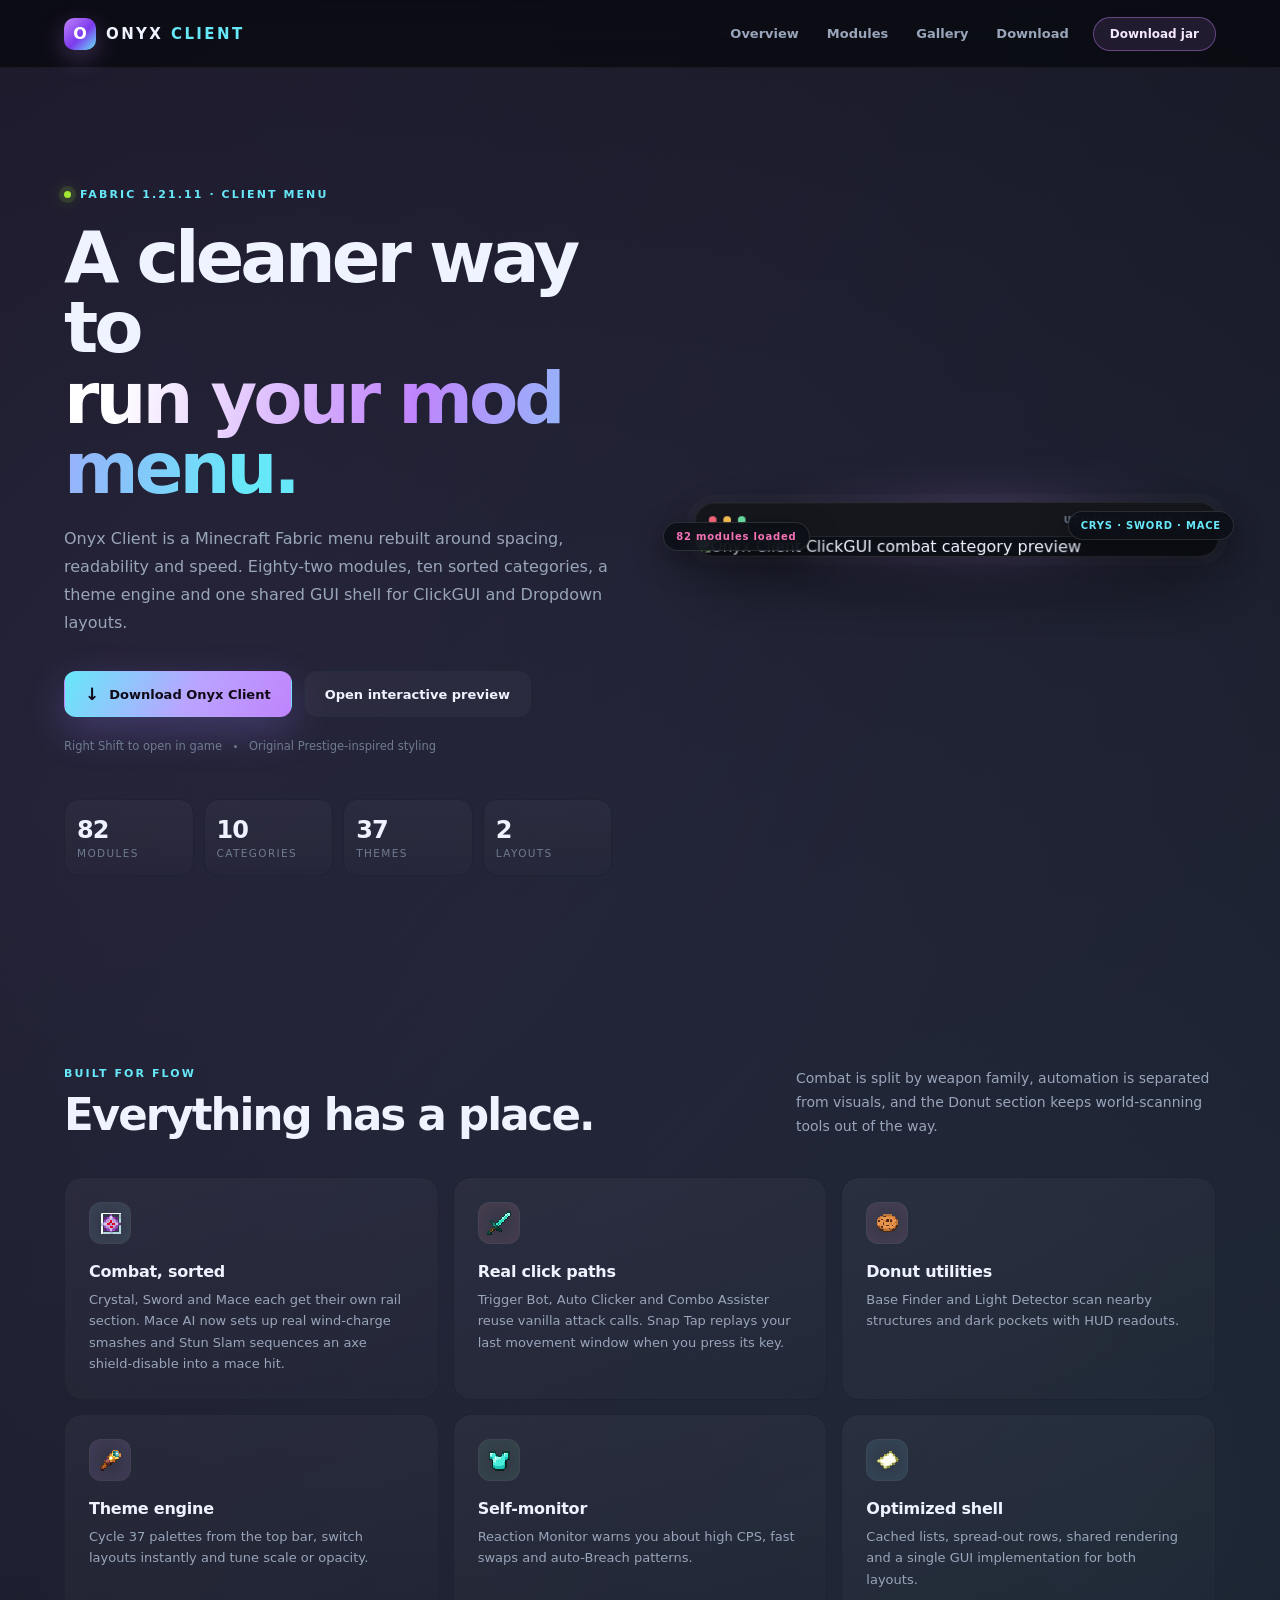
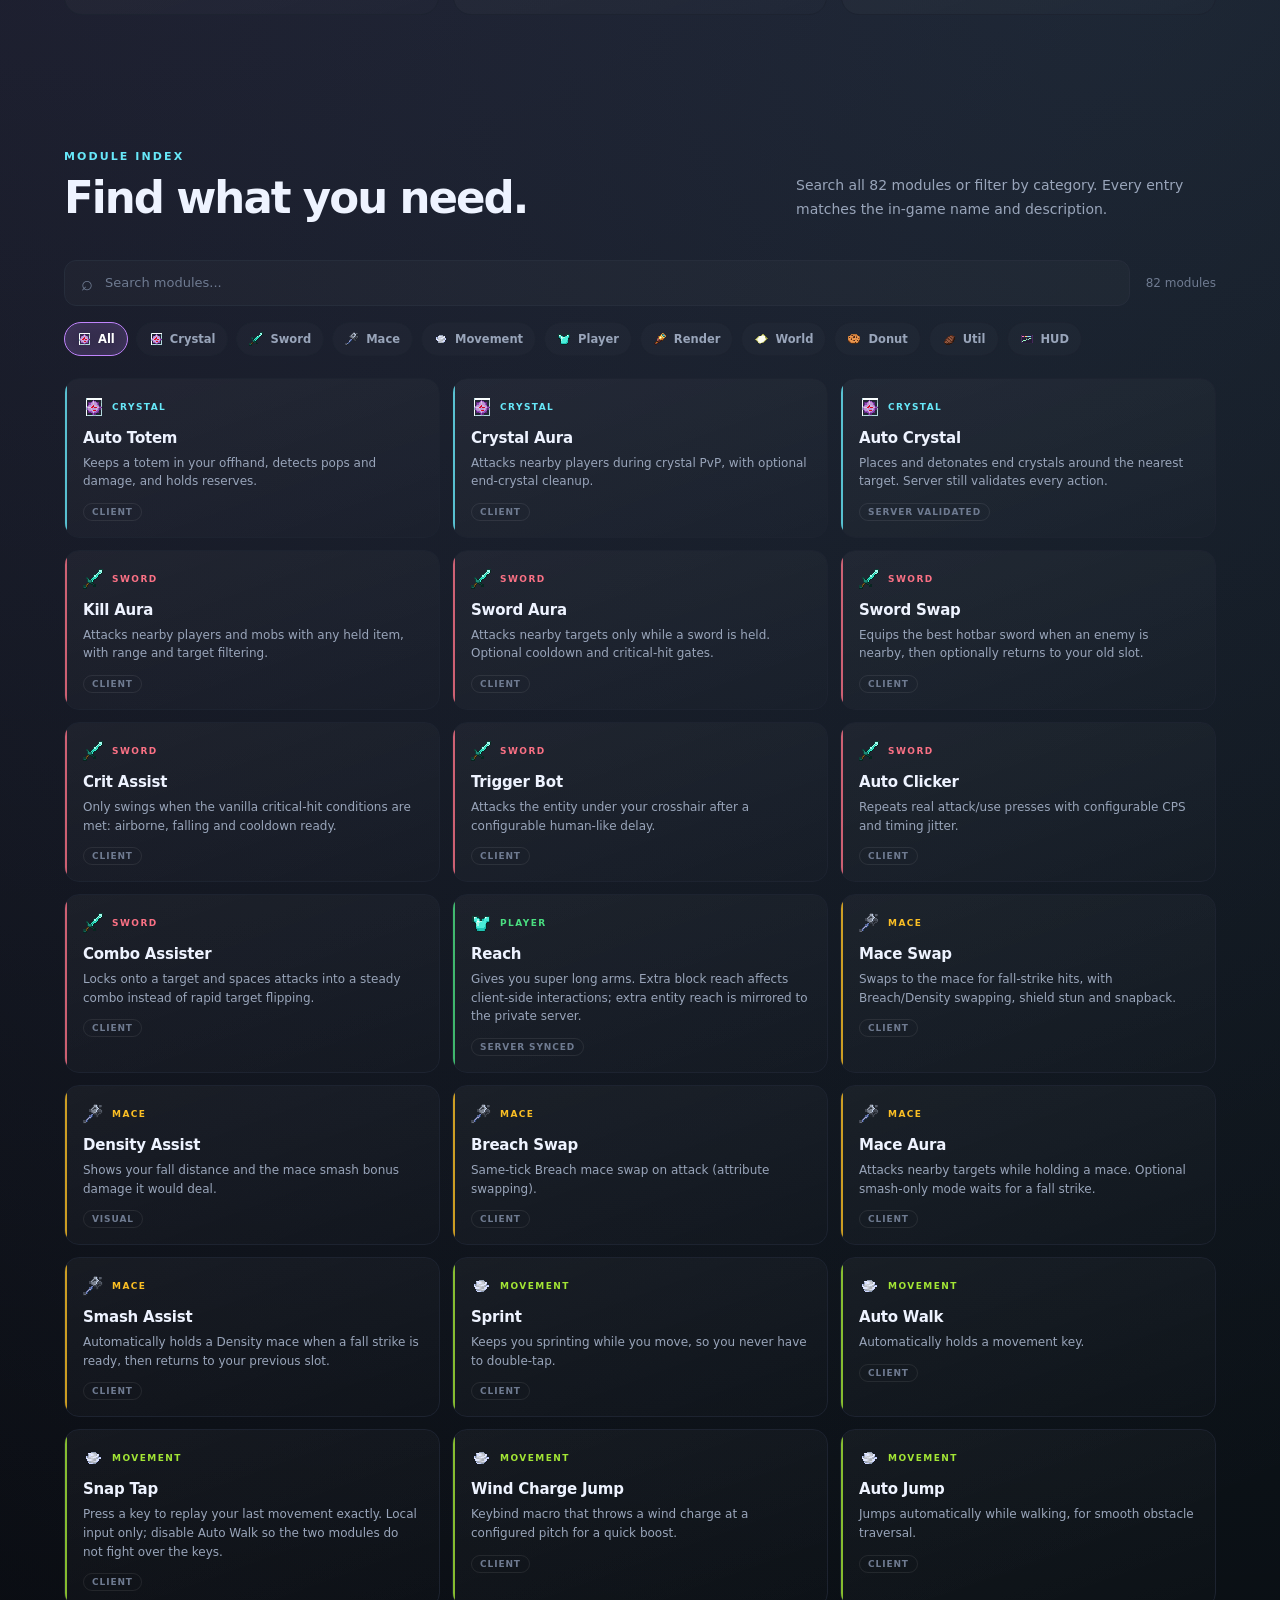
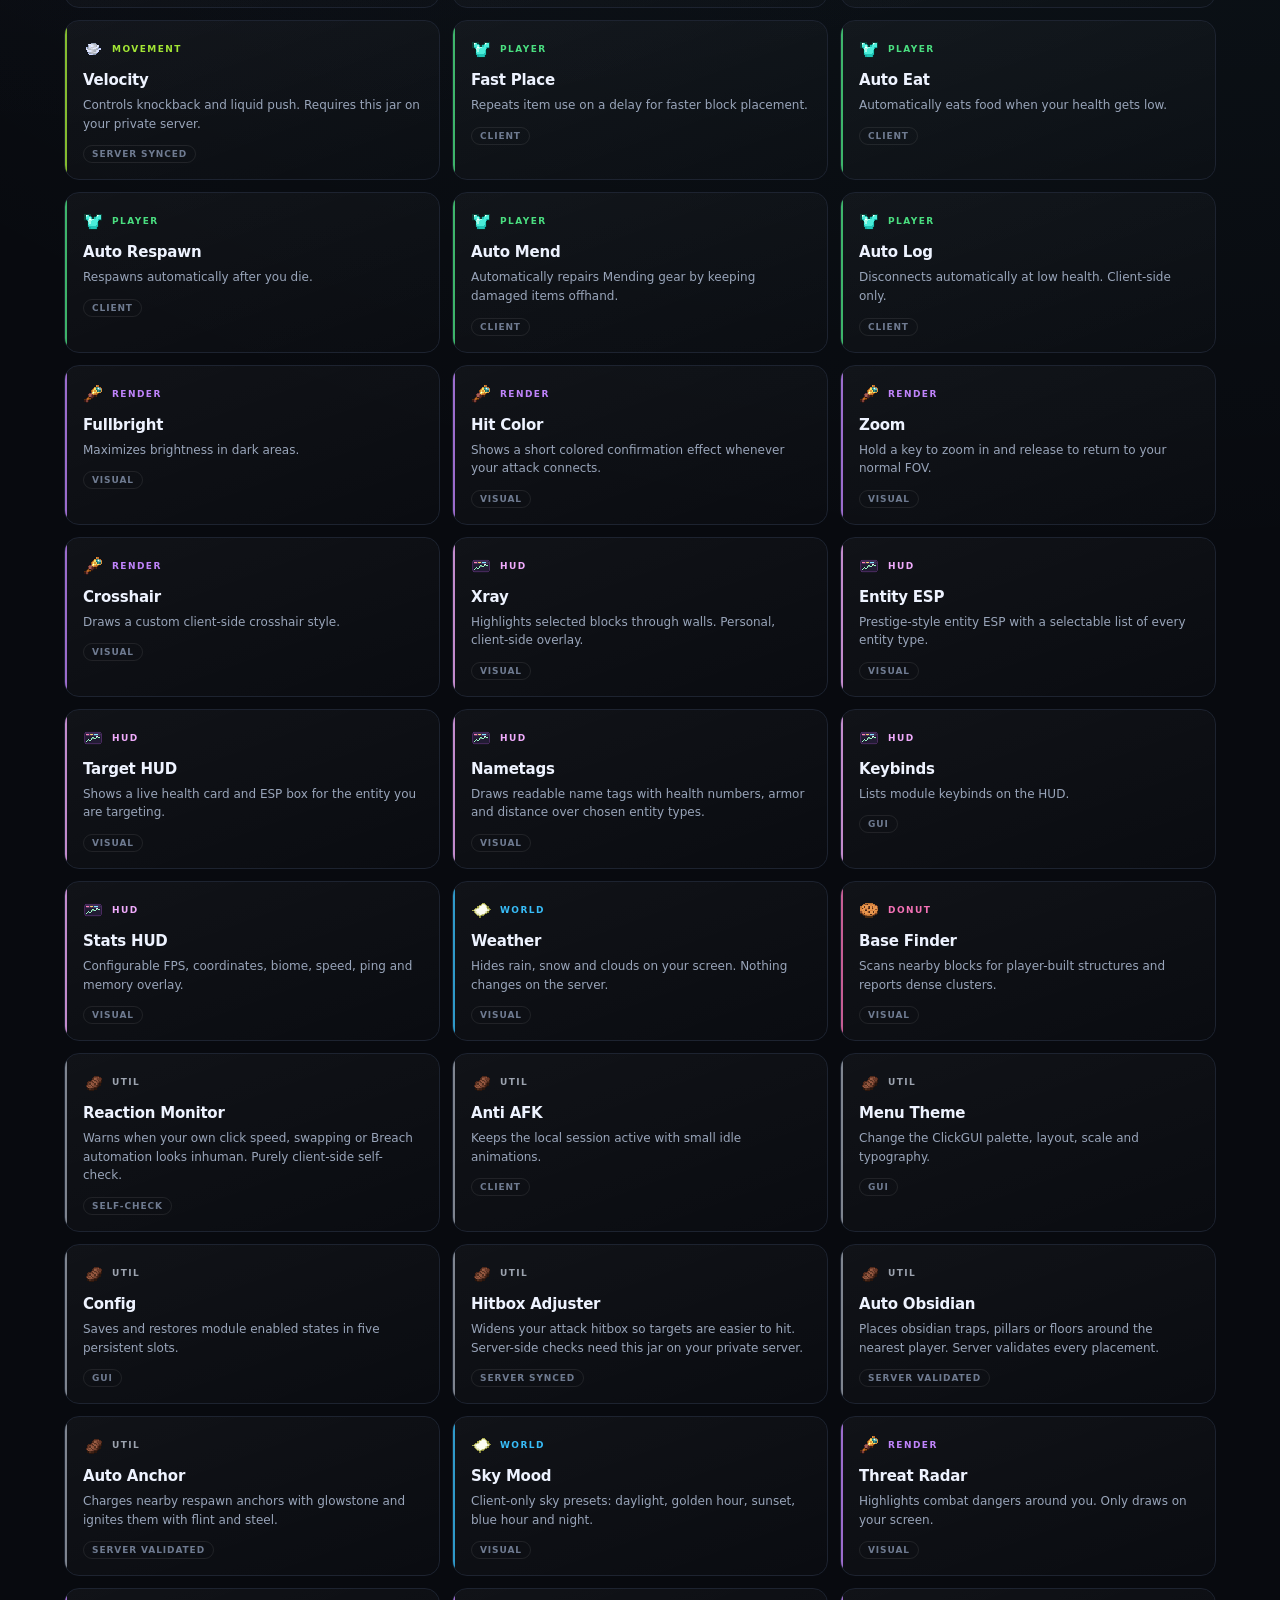
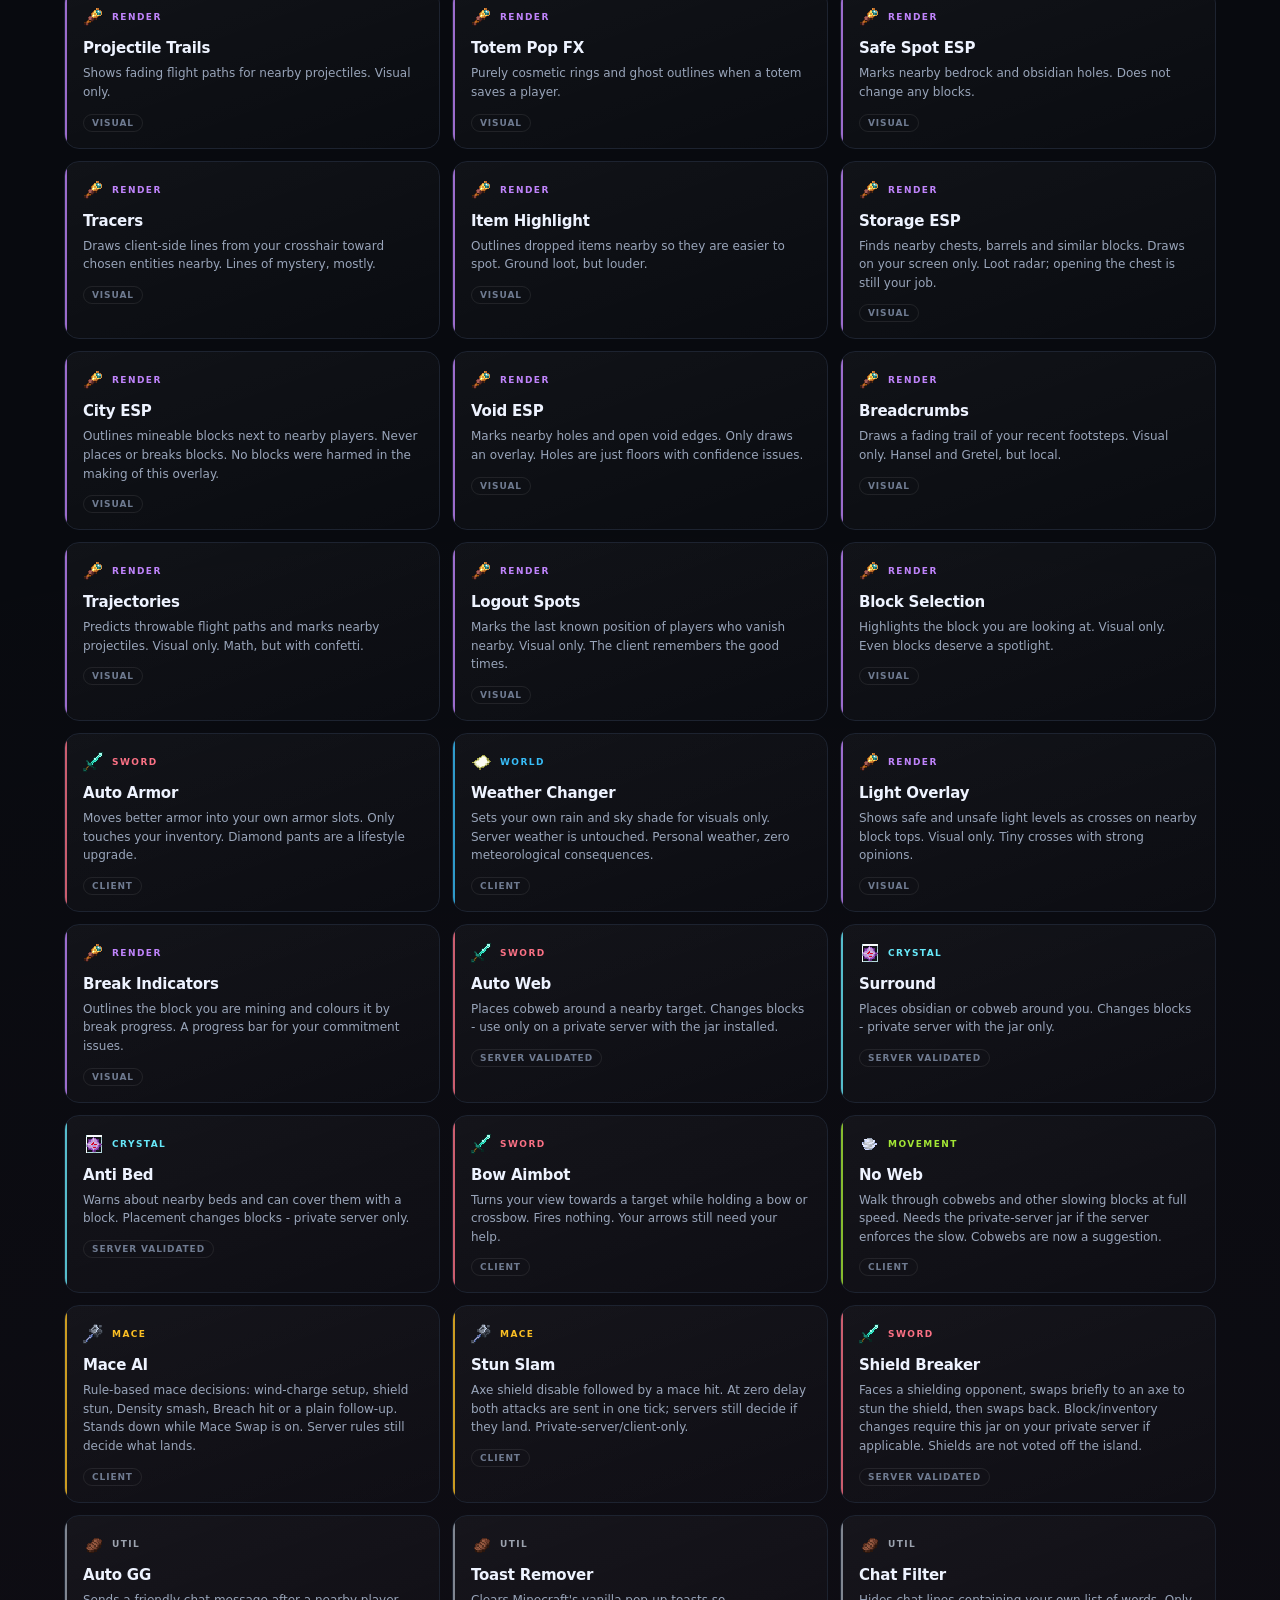
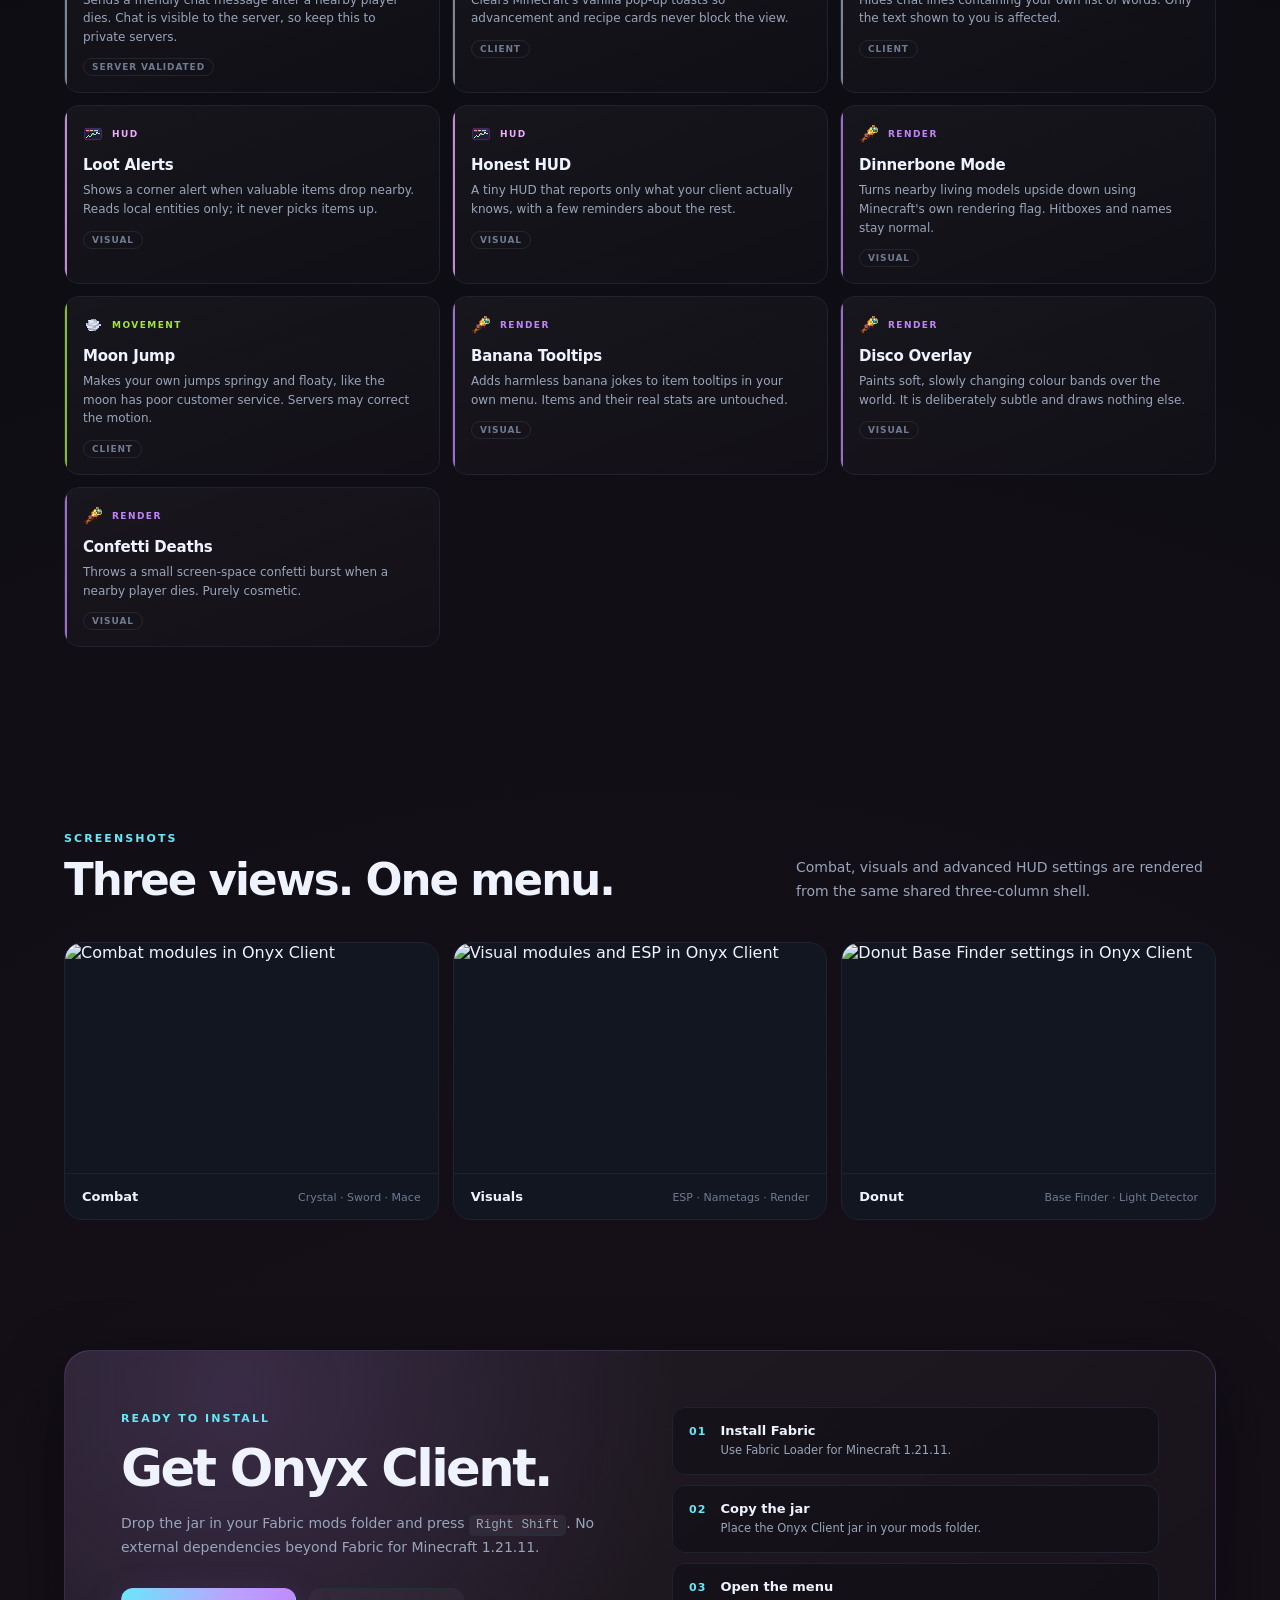
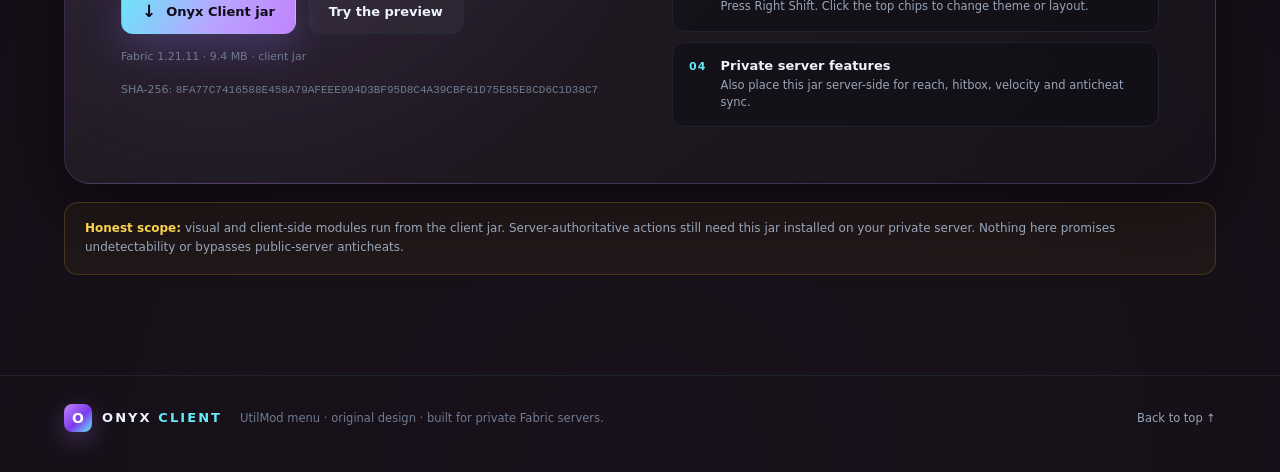
==== website/index.html @ 7ea92eab "Rebrand website to Onyx Client and notify site updates" ====
<!doctype html>
<html lang="en">
<head>
  <meta charset="utf-8">
  <meta name="viewport" content="width=device-width, initial-scale=1">
  <meta name="description" content="Onyx Client — a Minecraft Fabric menu with 82 modules, 10 categories, 37 themes and a fast original ClickGUI.">
  <title>Onyx Client — Minecraft Fabric Menu</title>
  <link rel="icon" href="assets/img/onyx-icon.png">
  <link rel="stylesheet" href="assets/css/style.css">
</head>
<body>
  <div class="noise" aria-hidden="true"></div>

  <header class="nav">
    <a class="brand" href="#top">
      <span class="brand-mark">O</span>
      <span class="brand-text">ONYX <b>CLIENT</b></span>
    </a>
    <nav class="nav-links" aria-label="Primary">
      <a href="#overview">Overview</a>
      <a href="#modules">Modules</a>
      <a href="#gallery">Gallery</a>
      <a href="#download">Download</a>
    </nav>
    <a class="nav-cta" href="downloads/flux-2.0.jar" download>Download jar</a>
  </header>

  <main id="top">
    <section class="hero" id="overview">
      <div class="hero-copy">
        <div class="eyebrow"><span class="pulse"></span> Fabric 1.21.11 · Client menu</div>
        <h1>A cleaner way to<br><span>run your mod menu.</span></h1>
        <p class="lead">
          Onyx Client is a Minecraft Fabric menu rebuilt around spacing, readability and speed.
          Eighty-two modules, ten sorted categories, a theme engine and one shared
          GUI shell for ClickGUI and Dropdown layouts.
        </p>
        <div class="hero-actions">
          <a class="btn primary" href="downloads/flux-2.0.jar" download>
            <span class="btn-icon">↓</span> Download Onyx Client
          </a>
          <a class="btn ghost" href="preview.html">Open interactive preview</a>
        </div>
        <div class="hero-meta">
          <span>Right Shift to open in game</span>
          <span class="dot"></span>
          <span>Original Prestige-inspired styling</span>
        </div>

        <div class="stats">
          <div><strong>82</strong><span>Modules</span></div>
          <div><strong>10</strong><span>Categories</span></div>
          <div><strong>37</strong><span>Themes</span></div>
          <div><strong>2</strong><span>Layouts</span></div>
        </div>
      </div>

      <div class="hero-visual">
        <div class="visual-glow" aria-hidden="true"></div>
        <div class="screen-frame">
          <div class="screen-bar">
            <span></span><span></span><span></span>
            <em>UTILMOD / CLICK GUI</em>
          </div>
          <img src="assets/img/mockups/clickgui-flux-combat.png" alt="Onyx Client ClickGUI combat category preview">
        </div>
        <div class="float-chip chip-a">CRYS · SWORD · MACE</div>
        <div class="float-chip chip-b">82 modules loaded</div>
      </div>
    </section>

    <section class="section" id="features">
      <div class="section-head">
        <div>
          <span class="kicker">BUILT FOR FLOW</span>
          <h2>Everything has a place.</h2>
        </div>
        <p>Combat is split by weapon family, automation is separated from visuals, and the Donut section keeps world-scanning tools out of the way.</p>
      </div>

      <div class="feature-grid">
        <article class="feature">
          <div class="feature-icon crystal"><img src="assets/img/icons/end_crystal.png" alt=""></div>
          <h3>Combat, sorted</h3>
          <p>Crystal, Sword and Mace each get their own rail section. Mace AI now sets up real wind-charge smashes and Stun Slam sequences an axe shield-disable into a mace hit.</p>
        </article>
        <article class="feature">
          <div class="feature-icon sword"><img src="assets/img/icons/sword.png" alt=""></div>
          <h3>Real click paths</h3>
          <p>Trigger Bot, Auto Clicker and Combo Assister reuse vanilla attack calls. Snap Tap replays your last movement window when you press its key.</p>
        </article>
        <article class="feature">
          <div class="feature-icon donut"><img src="assets/img/icons/donut.png" alt=""></div>
          <h3>Donut utilities</h3>
          <p>Base Finder and Light Detector scan nearby structures and dark pockets with HUD readouts.</p>
        </article>
        <article class="feature">
          <div class="feature-icon render"><img src="assets/img/icons/spyglass.png" alt=""></div>
          <h3>Theme engine</h3>
          <p>Cycle 37 palettes from the top bar, switch layouts instantly and tune scale or opacity.</p>
        </article>
        <article class="feature">
          <div class="feature-icon player"><img src="assets/img/icons/player.png" alt=""></div>
          <h3>Self-monitor</h3>
          <p>Reaction Monitor warns you about high CPS, fast swaps and auto-Breach patterns.</p>
        </article>
        <article class="feature">
          <div class="feature-icon world"><img src="assets/img/icons/world.png" alt=""></div>
          <h3>Optimized shell</h3>
          <p>Cached lists, spread-out rows, shared rendering and a single GUI implementation for both layouts.</p>
        </article>
      </div>
    </section>

    <section class="section modules-section" id="modules">
      <div class="section-head">
        <div>
          <span class="kicker">MODULE INDEX</span>
          <h2>Find what you need.</h2>
        </div>
        <p>Search all 82 modules or filter by category. Every entry matches the in-game name and description.</p>
      </div>

      <div class="module-toolbar">
        <label class="search-wrap">
          <span>⌕</span>
          <input id="moduleSearch" type="search" placeholder="Search modules..." autocomplete="off">
        </label>
        <span class="result-count" id="resultCount">82 modules</span>
      </div>

      <div class="filters" id="categoryFilters" aria-label="Category filters"></div>
      <div class="module-grid" id="moduleGrid"></div>
      <div class="empty-state" id="emptyState" hidden>No modules match that search.</div>
    </section>

    <section class="section" id="gallery">
      <div class="section-head">
        <div>
          <span class="kicker">SCREENSHOTS</span>
          <h2>Three views. One menu.</h2>
        </div>
        <p>Combat, visuals and advanced HUD settings are rendered from the same shared three-column shell.</p>
      </div>

      <div class="gallery-grid">
        <figure>
          <img src="assets/img/mockups/clickgui-flux-combat.png" alt="Combat modules in Onyx Client" loading="lazy">
          <figcaption><b>Combat</b><span>Crystal · Sword · Mace</span></figcaption>
        </figure>
        <figure>
          <img src="assets/img/mockups/clickgui-flux-visuals-esp.png" alt="Visual modules and ESP in Onyx Client" loading="lazy">
          <figcaption><b>Visuals</b><span>ESP · Nametags · Render</span></figcaption>
        </figure>
        <figure>
          <img src="assets/img/mockups/clickgui-flux-hud-advanced.png" alt="Donut Base Finder settings in Onyx Client" loading="lazy">
          <figcaption><b>Donut</b><span>Base Finder · Light Detector</span></figcaption>
        </figure>
      </div>
    </section>

    <section class="download-section" id="download">
      <div class="download-card">
        <div class="download-copy">
          <span class="kicker">READY TO INSTALL</span>
          <h2>Get Onyx Client.</h2>
          <p>Drop the jar in your Fabric mods folder and press <kbd>Right Shift</kbd>. No external dependencies beyond Fabric for Minecraft 1.21.11.</p>
          <div class="download-actions">
            <a class="btn primary" href="downloads/flux-2.0.jar" download>
              <span class="btn-icon">↓</span> Onyx Client jar
            </a>
            <a class="btn ghost" href="preview.html">Try the preview</a>
          </div>
          <p class="file-note">Fabric 1.21.11 · 9.4 MB · client jar</p>
          <p class="file-note">SHA-256: <code>8FA77C7416588E458A79AFEEE994D3BF95D8C4A39CBF61D75E85E8CD6C1D38C7</code></p>
        </div>

        <ol class="steps">
          <li><span>01</span><div><b>Install Fabric</b><small>Use Fabric Loader for Minecraft 1.21.11.</small></div></li>
          <li><span>02</span><div><b>Copy the jar</b><small>Place the Onyx Client jar in your mods folder.</small></div></li>
          <li><span>03</span><div><b>Open the menu</b><small>Press Right Shift. Click the top chips to change theme or layout.</small></div></li>
          <li><span>04</span><div><b>Private server features</b><small>Also place this jar server-side for reach, hitbox, velocity and anticheat sync.</small></div></li>
        </ol>
      </div>

      <div class="scope-note">
        <b>Honest scope:</b> visual and client-side modules run from the client jar. Server-authoritative actions still need this jar installed on your private server. Nothing here promises undetectability or bypasses public-server anticheats.
      </div>
    </section>
  </main>

  <footer class="footer">
    <div class="brand small"><span class="brand-mark">O</span><span class="brand-text">ONYX <b>CLIENT</b></span></div>
    <p>UtilMod menu · original design · built for private Fabric servers.</p>
    <a href="#top">Back to top ↑</a>
  </footer>

  <script src="assets/js/app.js"></script>
</body>
</html>
---- website/assets/css/style.css ----
:root {
  --bg: #080a0f;
  --bg-soft: #0d1017;
  --panel: #121620;
  --panel-2: #171c27;
  --line: #262d3b;
  --line-soft: #1d2330;
  --text: #eef3ff;
  --muted: #99a5ba;
  --muted-2: #6f7b91;
  --accent: #c084fc;
  --accent-2: #67e8f9;
  --pink: #f472b6;
  --lime: #a3e635;
  --radius: 18px;
  --shadow: 0 24px 70px rgba(0, 0, 0, .48);
}

* { box-sizing: border-box; }
html { scroll-behavior: smooth; }
body {
  margin: 0;
  min-width: 320px;
  color: var(--text);
  background:
    radial-gradient(circle at 12% 8%, rgba(192, 132, 252, .14), transparent 34%),
    radial-gradient(circle at 88% 18%, rgba(103, 232, 249, .10), transparent 32%),
    radial-gradient(circle at 50% 100%, rgba(244, 114, 182, .07), transparent 38%),
    var(--bg);
  font-family: Inter, ui-sans-serif, system-ui, -apple-system, BlinkMacSystemFont, "Segoe UI", sans-serif;
  -webkit-font-smoothing: antialiased;
}
img { display: block; max-width: 100%; }
a { color: inherit; text-decoration: none; }
button, input { font: inherit; }
[hidden] { display: none !important; }

.noise {
  position: fixed;
  inset: 0;
  pointer-events: none;
  z-index: 0;
  opacity: .22;
  background-image: radial-gradient(rgba(255,255,255,.055) .6px, transparent .6px);
  background-size: 4px 4px;
  mask-image: linear-gradient(to bottom, #000, transparent 75%);
}

.nav {
  position: sticky;
  top: 0;
  z-index: 50;
  display: flex;
  align-items: center;
  gap: 24px;
  height: 68px;
  padding: 0 clamp(18px, 5vw, 72px);
  border-bottom: 1px solid rgba(255,255,255,.06);
  background: rgba(8, 10, 15, .78);
  backdrop-filter: blur(16px);
}
.brand { display: flex; align-items: center; gap: 10px; flex: none; }
.brand-mark {
  width: 32px; height: 32px;
  display: grid; place-items: center;
  border-radius: 10px;
  font-weight: 900; font-size: 16px;
  color: #fff;
  background: linear-gradient(135deg, var(--accent), #7c3aed 55%, var(--accent-2));
  box-shadow: 0 8px 24px rgba(192,132,252,.28);
}
.brand-text { font-size: 15px; font-weight: 800; letter-spacing: .16em; }
.brand-text b { color: var(--accent-2); font-weight: 800; }
.brand.small .brand-mark { width: 28px; height: 28px; border-radius: 8px; font-size: 14px; }
.brand.small .brand-text { font-size: 13px; }
.nav-links { display: flex; gap: 28px; margin-left: auto; }
.nav-links a {
  color: var(--muted);
  font-size: 13px;
  font-weight: 650;
  transition: color .18s;
}
.nav-links a:hover { color: #fff; }
.nav-cta {
  flex: none;
  padding: 9px 16px;
  border: 1px solid rgba(192,132,252,.42);
  border-radius: 999px;
  font-size: 12px;
  font-weight: 750;
  color: #f5e8ff;
  background: rgba(192,132,252,.12);
  transition: background .18s, transform .18s;
}
.nav-cta:hover { background: rgba(192,132,252,.22); transform: translateY(-1px); }

main { position: relative; z-index: 1; }
.hero {
  display: grid;
  grid-template-columns: minmax(0, 1.02fr) minmax(420px, .98fr);
  gap: clamp(36px, 6vw, 88px);
  align-items: center;
  max-width: 1320px;
  margin: 0 auto;
  padding: clamp(64px, 9vw, 116px) clamp(20px, 5vw, 72px) 96px;
}
.eyebrow, .kicker {
  display: inline-flex; align-items: center; gap: 9px;
  color: var(--accent-2);
  font-size: 11px; font-weight: 850; letter-spacing: .19em;
  text-transform: uppercase;
}
.pulse {
  width: 7px; height: 7px; border-radius: 50%;
  background: var(--lime);
  box-shadow: 0 0 0 5px rgba(163,230,53,.12), 0 0 16px rgba(163,230,53,.65);
}
.hero h1 {
  margin: 20px 0 22px;
  font-size: clamp(42px, 5.6vw, 76px);
  line-height: .98;
  letter-spacing: -.055em;
  font-weight: 860;
}
.hero h1 span {
  background: linear-gradient(100deg, #fff 8%, var(--accent) 48%, var(--accent-2) 92%);
  -webkit-background-clip: text; background-clip: text;
  color: transparent;
}
.lead {
  max-width: 590px;
  margin: 0;
  color: var(--muted);
  font-size: 16px;
  line-height: 1.75;
}
.hero-actions { display: flex; flex-wrap: wrap; gap: 12px; margin-top: 34px; }
.btn {
  display: inline-flex; align-items: center; justify-content: center; gap: 10px;
  min-height: 46px;
  padding: 0 20px;
  border-radius: 12px;
  font-size: 13px;
  font-weight: 780;
  border: 1px solid transparent;
  transition: transform .18s, border-color .18s, background .18s, box-shadow .18s;
}
.btn:hover { transform: translateY(-2px); }
.btn.primary {
  color: #100a18;
  background: linear-gradient(120deg, var(--accent-2), #b9a4ff 55%, var(--accent));
  box-shadow: 0 14px 38px rgba(151, 128, 255, .25);
}
.btn.primary:hover { box-shadow: 0 18px 46px rgba(151, 128, 255, .38); }
.btn.ghost {
  color: var(--text);
  border-color: var(--line);
  background: rgba(255,255,255,.035);
}
.btn.ghost:hover { border-color: rgba(192,132,252,.55); background: rgba(192,132,252,.09); }
.btn-icon { font-size: 17px; line-height: 1; }
.hero-meta {
  display: flex; align-items: center; gap: 12px;
  margin-top: 22px;
  color: var(--muted-2);
  font-size: 11.5px;
}
.hero-meta .dot { width: 3px; height: 3px; border-radius: 50%; background: var(--muted-2); }

.stats {
  display: grid;
  grid-template-columns: repeat(4, minmax(0, 1fr));
  gap: 10px;
  max-width: 580px;
  margin-top: 46px;
}
.stats div {
  padding: 16px 12px;
  border: 1px solid var(--line-soft);
  border-radius: 14px;
  background: linear-gradient(180deg, rgba(255,255,255,.035), rgba(255,255,255,.012));
}
.stats strong { display: block; font-size: 24px; letter-spacing: -.04em; }
.stats span { display: block; margin-top: 3px; color: var(--muted-2); font-size: 10.5px; text-transform: uppercase; letter-spacing: .13em; }

.hero-visual { position: relative; min-width: 0; }
.visual-glow {
  position: absolute; inset: -15% -10%;
  background: radial-gradient(circle at 55% 40%, rgba(192,132,252,.24), transparent 58%);
  filter: blur(20px);
}
.screen-frame {
  position: relative;
  overflow: hidden;
  border: 1px solid rgba(255,255,255,.12);
  border-radius: 20px;
  background: #0c0f15;
  box-shadow: var(--shadow), 0 0 0 8px rgba(255,255,255,.025);
  transform: perspective(1400px) rotateY(-5deg) rotateX(2deg);
}
.screen-bar {
  display: flex; align-items: center; gap: 7px;
  height: 34px;
  padding: 0 14px;
  border-bottom: 1px solid rgba(255,255,255,.07);
  background: rgba(255,255,255,.035);
}
.screen-bar span { width: 8px; height: 8px; border-radius: 50%; background: #ff6b81; }
.screen-bar span:nth-child(2) { background: #ffc857; }
.screen-bar span:nth-child(3) { background: #6ee7a8; }
.screen-bar em {
  margin-left: auto;
  color: var(--muted-2);
  font-size: 9px; font-style: normal; font-weight: 750; letter-spacing: .18em;
}
.screen-frame img { width: 100%; height: auto; }
.float-chip {
  position: absolute;
  padding: 8px 12px;
  border: 1px solid rgba(255,255,255,.12);
  border-radius: 999px;
  background: rgba(12, 15, 21, .86);
  backdrop-filter: blur(10px);
  box-shadow: 0 10px 30px rgba(0,0,0,.35);
  font-size: 10px; font-weight: 780; letter-spacing: .08em;
}
.chip-a { top: 16%; right: -18px; color: var(--accent-2); }
.chip-b { bottom: 12%; left: -26px; color: var(--pink); }

.section {
  max-width: 1320px;
  margin: 0 auto;
  padding: 90px clamp(20px, 5vw, 72px);
}
.section-head {
  display: grid;
  grid-template-columns: 1fr minmax(280px, 420px);
  gap: 32px;
  align-items: end;
  margin-bottom: 38px;
}
.section-head h2 {
  margin: 12px 0 0;
  font-size: clamp(30px, 3.4vw, 46px);
  line-height: 1.05;
  letter-spacing: -.045em;
}
.section-head > p { margin: 0; color: var(--muted); font-size: 14px; line-height: 1.7; }

.feature-grid {
  display: grid;
  grid-template-columns: repeat(3, minmax(0, 1fr));
  gap: 14px;
}
.feature {
  padding: 24px;
  border: 1px solid var(--line-soft);
  border-radius: var(--radius);
  background: linear-gradient(160deg, rgba(255,255,255,.045), rgba(255,255,255,.012));
  transition: border-color .2s, transform .2s, background .2s;
}
.feature:hover { transform: translateY(-3px); border-color: rgba(192,132,252,.36); }
.feature-icon {
  width: 42px; height: 42px;
  display: grid; place-items: center;
  border-radius: 12px;
  background: rgba(255,255,255,.05);
  border: 1px solid rgba(255,255,255,.07);
}
.feature-icon img { width: 24px; height: 24px; image-rendering: pixelated; }
.feature-icon.crystal { box-shadow: inset 0 0 22px rgba(103,232,249,.13); }
.feature-icon.sword { box-shadow: inset 0 0 22px rgba(251,113,133,.15); }
.feature-icon.donut { box-shadow: inset 0 0 22px rgba(244,114,182,.16); }
.feature-icon.render { box-shadow: inset 0 0 22px rgba(192,132,252,.16); }
.feature-icon.player { box-shadow: inset 0 0 22px rgba(74,222,128,.14); }
.feature-icon.world { box-shadow: inset 0 0 22px rgba(56,189,248,.14); }
.feature h3 { margin: 18px 0 8px; font-size: 16px; letter-spacing: -.015em; }
.feature p { margin: 0; color: var(--muted); font-size: 13px; line-height: 1.65; }

.modules-section { padding-top: 40px; }
.module-toolbar {
  display: flex; align-items: center; gap: 16px;
  margin-bottom: 16px;
}
.search-wrap {
  display: flex; align-items: center; gap: 10px;
  flex: 1;
  height: 46px;
  padding: 0 16px;
  border: 1px solid var(--line);
  border-radius: 12px;
  background: rgba(255,255,255,.025);
}
.search-wrap span { color: var(--muted-2); font-size: 20px; }
.search-wrap input {
  width: 100%;
  border: 0; outline: 0;
  color: var(--text);
  background: transparent;
  font-size: 13px;
}
.search-wrap input::placeholder { color: var(--muted-2); }
.result-count { color: var(--muted-2); font-size: 12px; white-space: nowrap; }
.filters { display: flex; flex-wrap: wrap; gap: 8px; margin-bottom: 22px; }
.filter {
  display: inline-flex; align-items: center; gap: 7px;
  height: 34px;
  padding: 0 12px;
  border: 1px solid var(--line-soft);
  border-radius: 999px;
  color: var(--muted);
  background: rgba(255,255,255,.02);
  cursor: pointer;
  font-size: 11.5px; font-weight: 700;
  transition: all .18s;
}
.filter img { width: 14px; height: 14px; image-rendering: pixelated; }
.filter:hover { color: #fff; border-color: rgba(255,255,255,.2); }
.filter.active {
  color: #fff;
  border-color: var(--filter-color, var(--accent));
  background: color-mix(in srgb, var(--filter-color, var(--accent)) 16%, transparent);
  box-shadow: inset 0 0 18px color-mix(in srgb, var(--filter-color, var(--accent)) 9%, transparent);
}
.module-grid {
  display: grid;
  grid-template-columns: repeat(3, minmax(0, 1fr));
  gap: 12px;
}
.module-card {
  position: relative;
  overflow: hidden;
  min-height: 132px;
  padding: 18px 18px 16px;
  border: 1px solid var(--line-soft);
  border-radius: 15px;
  background: linear-gradient(160deg, rgba(255,255,255,.04), rgba(255,255,255,.012));
  transition: transform .18s, border-color .18s;
}
.module-card:hover { transform: translateY(-2px); border-color: var(--cat-color, var(--accent)); }
.module-card::before {
  content: ""; position: absolute; inset: 0 auto 0 0; width: 2px;
  background: var(--cat-color, var(--accent)); opacity: .8;
}
.module-top { display: flex; align-items: center; gap: 9px; }
.module-top img { width: 20px; height: 20px; image-rendering: pixelated; }
.module-cat {
  font-size: 9px; font-weight: 850; letter-spacing: .16em;
  color: var(--cat-color, var(--accent));
  text-transform: uppercase;
}
.module-card h3 { margin: 12px 0 7px; font-size: 15px; letter-spacing: -.015em; }
.module-card p { margin: 0; color: var(--muted); font-size: 12px; line-height: 1.55; }
.tag {
  display: inline-block;
  margin-top: 12px;
  padding: 3px 8px;
  border-radius: 999px;
  border: 1px solid rgba(255,255,255,.08);
  color: var(--muted-2);
  font-size: 9px; font-weight: 750; letter-spacing: .1em; text-transform: uppercase;
}
.empty-state {
  padding: 60px 20px;
  text-align: center;
  color: var(--muted);
  border: 1px dashed var(--line);
  border-radius: var(--radius);
}

.gallery-grid { display: grid; grid-template-columns: repeat(3, minmax(0, 1fr)); gap: 14px; }
.gallery-grid figure {
  margin: 0;
  overflow: hidden;
  border: 1px solid var(--line-soft);
  border-radius: var(--radius);
  background: var(--panel);
}
.gallery-grid img {
  width: 100%; height: 230px; object-fit: cover; object-position: top;
  transition: transform .35s;
}
.gallery-grid figure:hover img { transform: scale(1.03); }
.gallery-grid figcaption {
  display: flex; align-items: baseline; justify-content: space-between; gap: 12px;
  padding: 15px 17px;
  border-top: 1px solid var(--line-soft);
}
.gallery-grid figcaption b { font-size: 13px; }
.gallery-grid figcaption span { color: var(--muted-2); font-size: 11px; }

.download-section { max-width: 1320px; margin: 0 auto; padding: 40px clamp(20px, 5vw, 72px) 100px; }
.download-card {
  display: grid;
  grid-template-columns: 1fr 1fr;
  gap: clamp(30px, 5vw, 72px);
  padding: clamp(28px, 5vw, 56px);
  border: 1px solid rgba(192,132,252,.2);
  border-radius: 26px;
  background:
    radial-gradient(circle at 15% 10%, rgba(192,132,252,.16), transparent 42%),
    linear-gradient(145deg, rgba(255,255,255,.055), rgba(255,255,255,.012));
  box-shadow: var(--shadow);
}
.download-copy h2 { margin: 12px 0 14px; font-size: clamp(32px, 4vw, 52px); letter-spacing: -.05em; }
.download-copy > p { color: var(--muted); font-size: 14px; line-height: 1.7; max-width: 500px; }
.download-actions { display: flex; flex-wrap: wrap; gap: 12px; margin-top: 28px; }
.file-note { margin-top: 14px !important; color: var(--muted-2) !important; font-size: 11px !important; }
kbd {
  padding: 2px 6px;
  border: 1px solid var(--line);
  border-bottom-width: 2px;
  border-radius: 5px;
  background: rgba(255,255,255,.05);
  font-size: .9em;
}
.steps { list-style: none; margin: 0; padding: 0; display: grid; gap: 10px; align-content: center; }
.steps li {
  display: flex; gap: 14px; align-items: flex-start;
  padding: 15px 16px;
  border: 1px solid var(--line-soft);
  border-radius: 13px;
  background: rgba(8,10,15,.38);
}
.steps li > span {
  flex: none;
  color: var(--accent-2);
  font-size: 11px; font-weight: 850; letter-spacing: .1em;
  padding-top: 2px;
}
.steps b { display: block; font-size: 13px; }
.steps small { display: block; margin-top: 4px; color: var(--muted); font-size: 11.5px; line-height: 1.5; }
.scope-note {
  max-width: 1180px;
  margin: 18px auto 0;
  padding: 16px 20px;
  border: 1px solid rgba(251,191,36,.18);
  border-radius: 14px;
  color: var(--muted);
  background: rgba(251,191,36,.045);
  font-size: 12px;
  line-height: 1.6;
}
.scope-note b { color: #fcd34d; }

.footer {
  position: relative; z-index: 1;
  display: flex; align-items: center; gap: 18px;
  max-width: 1320px;
  margin: 0 auto;
  padding: 28px clamp(20px, 5vw, 72px) 40px;
  border-top: 1px solid var(--line-soft);
}
.footer p { margin: 0 auto 0 0; color: var(--muted-2); font-size: 11.5px; }
.footer a { color: var(--muted); font-size: 11.5px; }
.footer a:hover { color: #fff; }

@media (max-width: 1060px) {
  .hero { grid-template-columns: 1fr; padding-top: 72px; }
  .hero-visual { max-width: 720px; }
  .feature-grid, .module-grid, .gallery-grid { grid-template-columns: repeat(2, minmax(0, 1fr)); }
  .download-card { grid-template-columns: 1fr; }
}
@media (max-width: 720px) {
  .nav { gap: 12px; height: 60px; padding: 0 16px; }
  .nav-links { display: none; }
  .nav-cta { margin-left: auto; }
  .hero { padding: 56px 18px 70px; }
  .hero h1 { font-size: 40px; }
  .stats { grid-template-columns: repeat(2, minmax(0, 1fr)); }
  .screen-frame { transform: none; }
  .float-chip { display: none; }
  .section { padding: 64px 18px; }
  .section-head { grid-template-columns: 1fr; gap: 14px; }
  .feature-grid, .module-grid, .gallery-grid { grid-template-columns: 1fr; }
  .gallery-grid img { height: 200px; }
  .download-section { padding: 24px 18px 70px; }
  .footer { flex-wrap: wrap; padding: 24px 18px 34px; }
  .footer p { width: 100%; order: 3; }
}
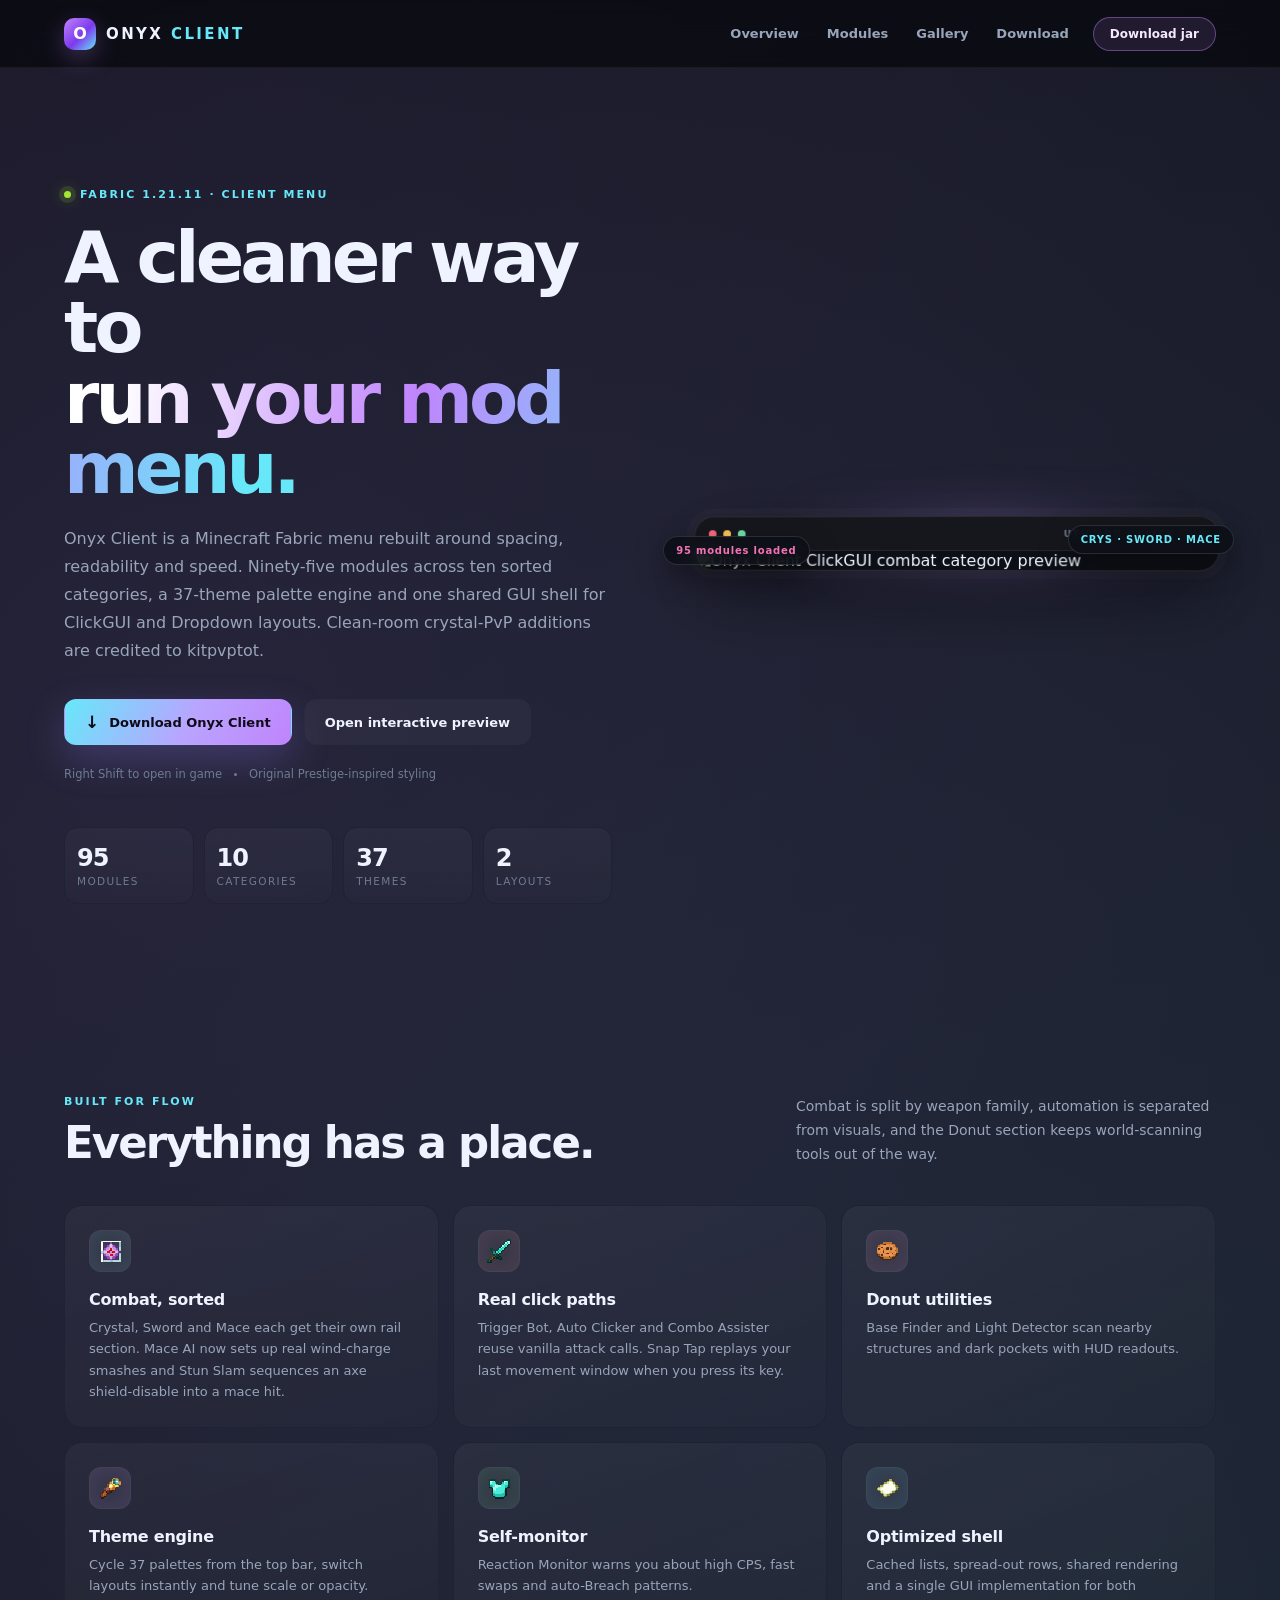
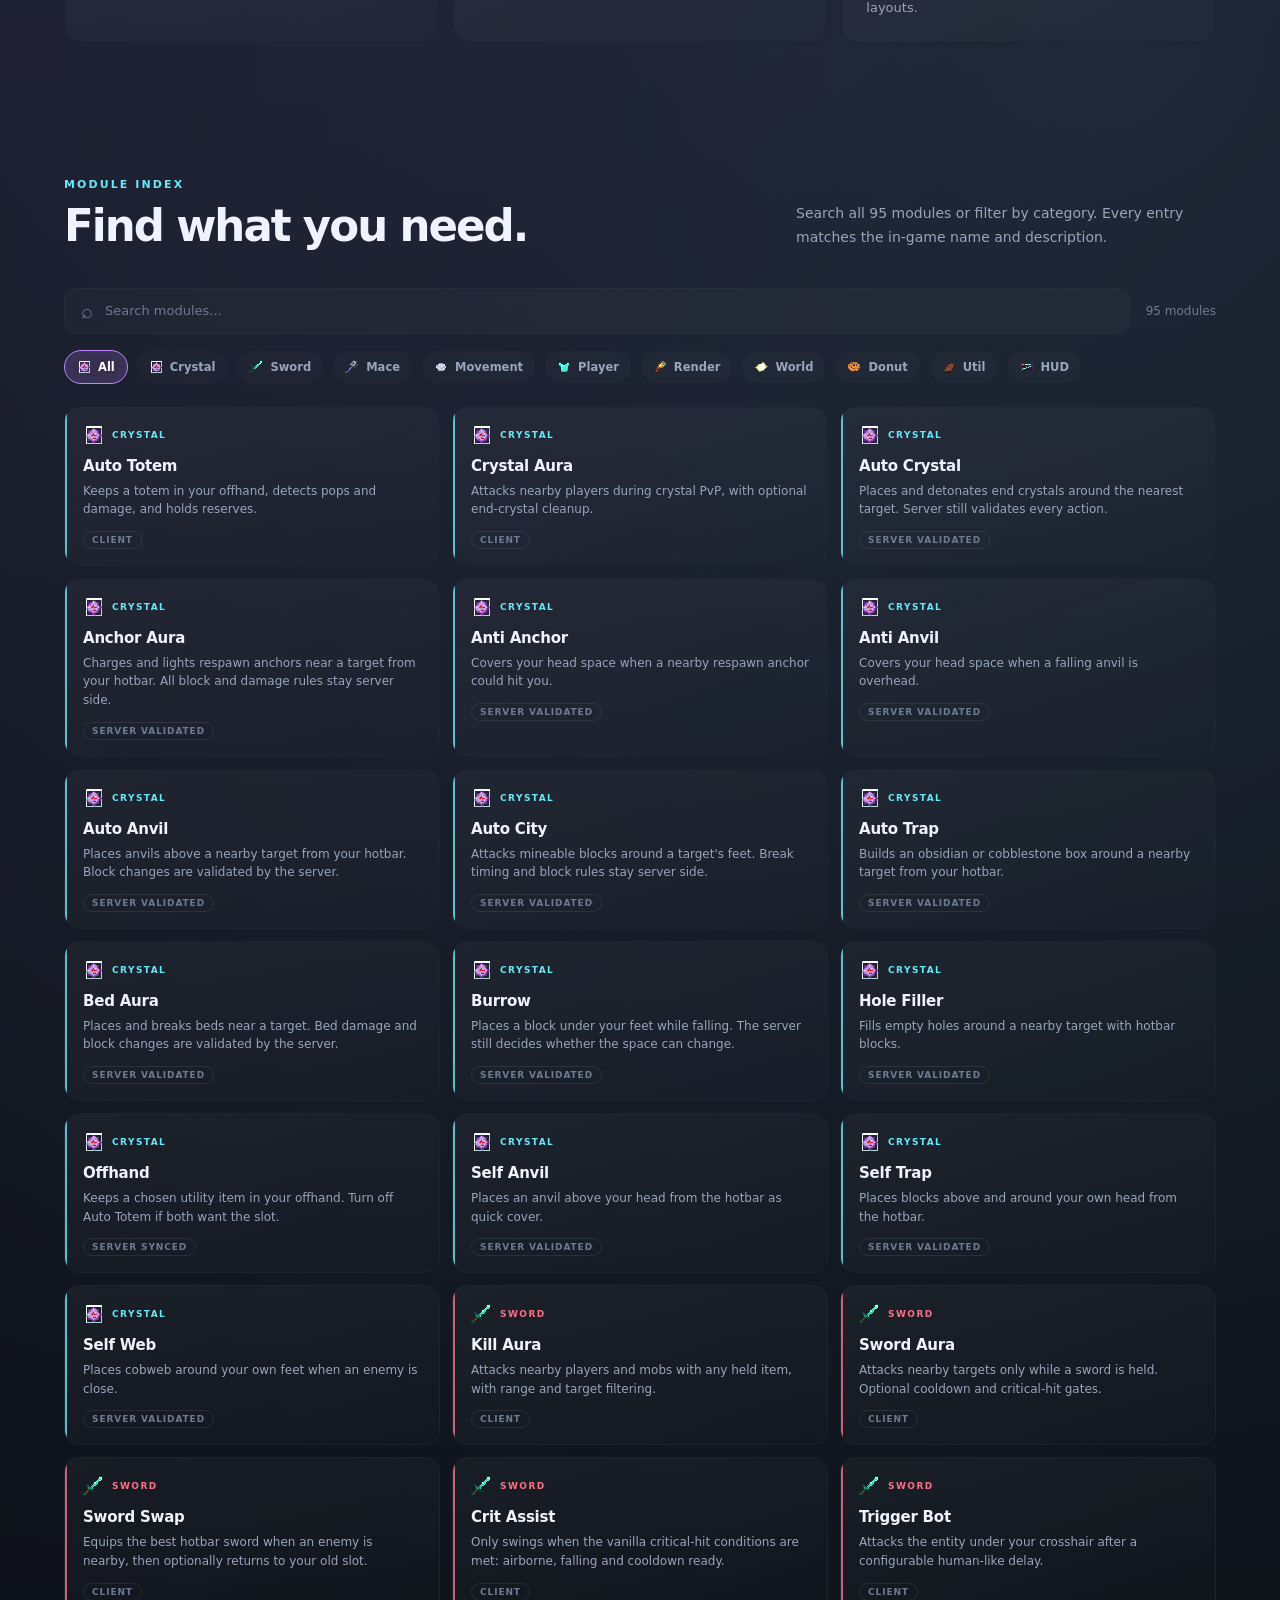
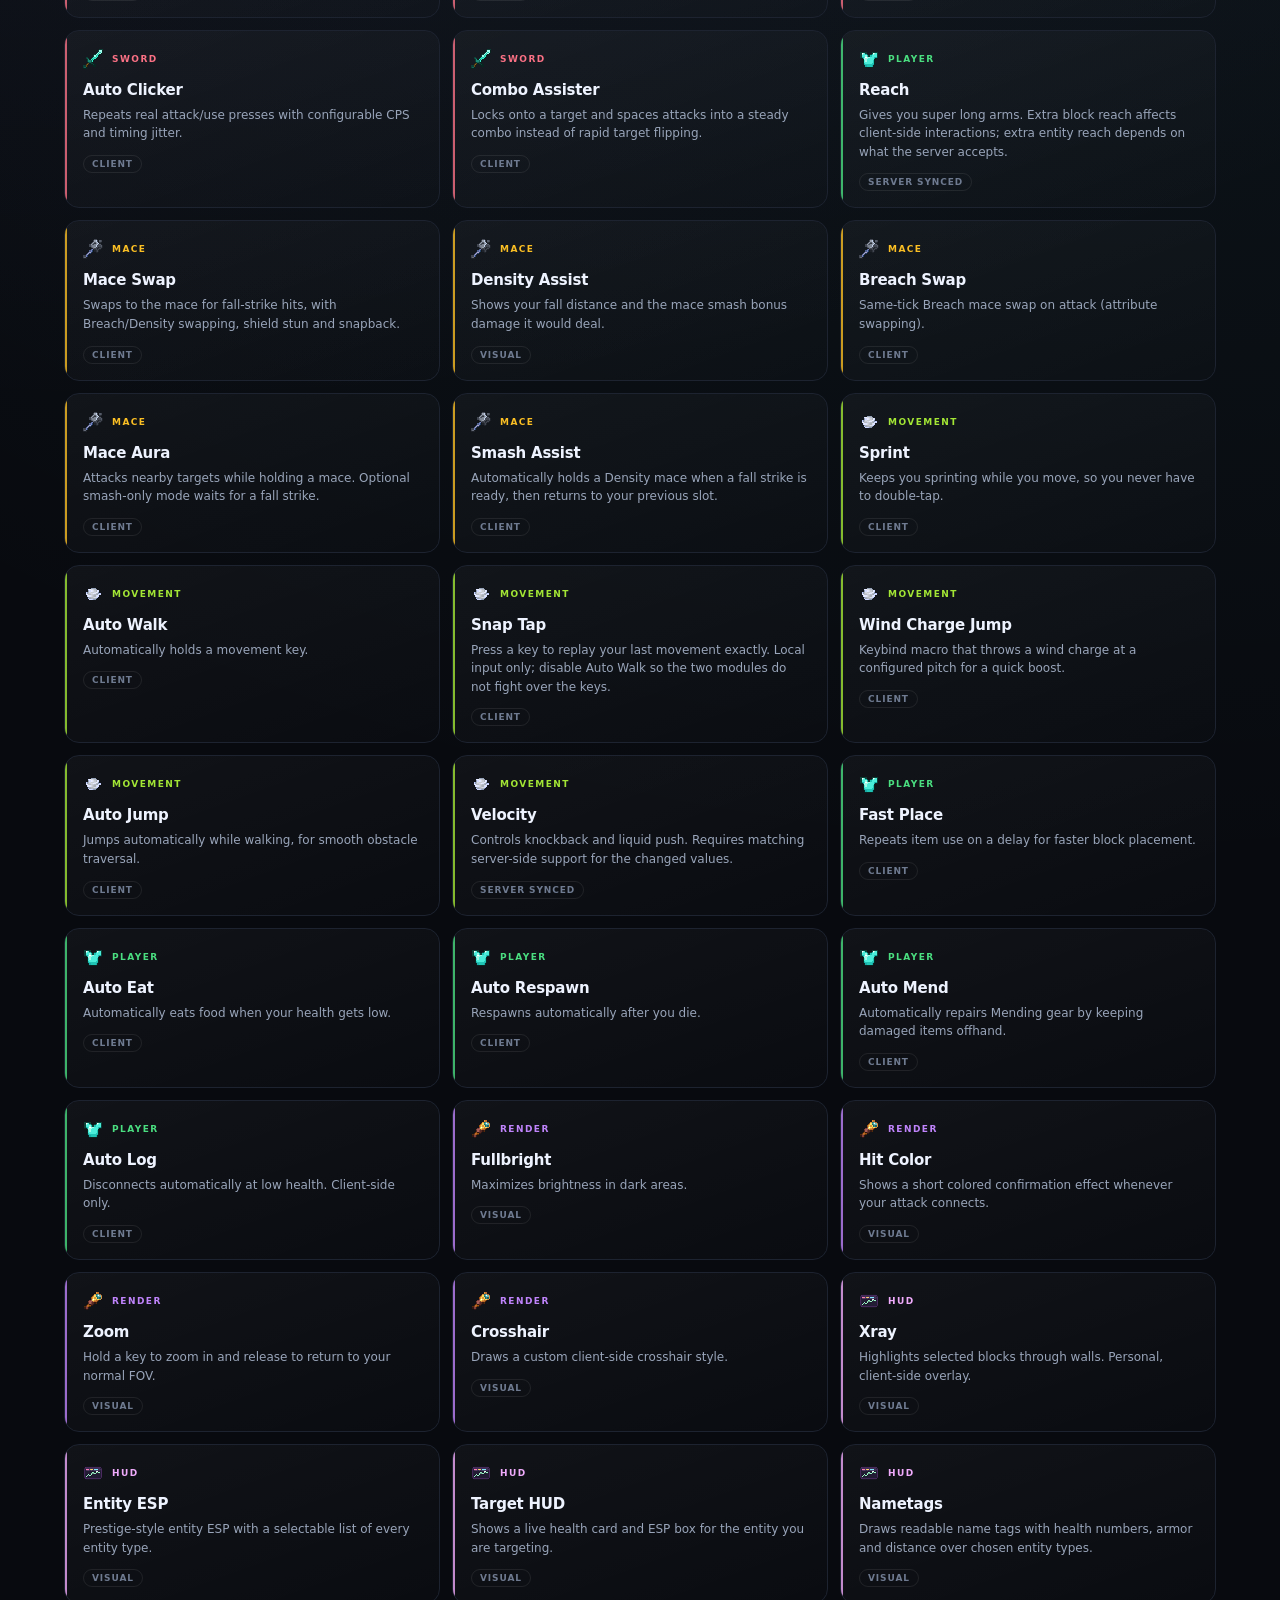
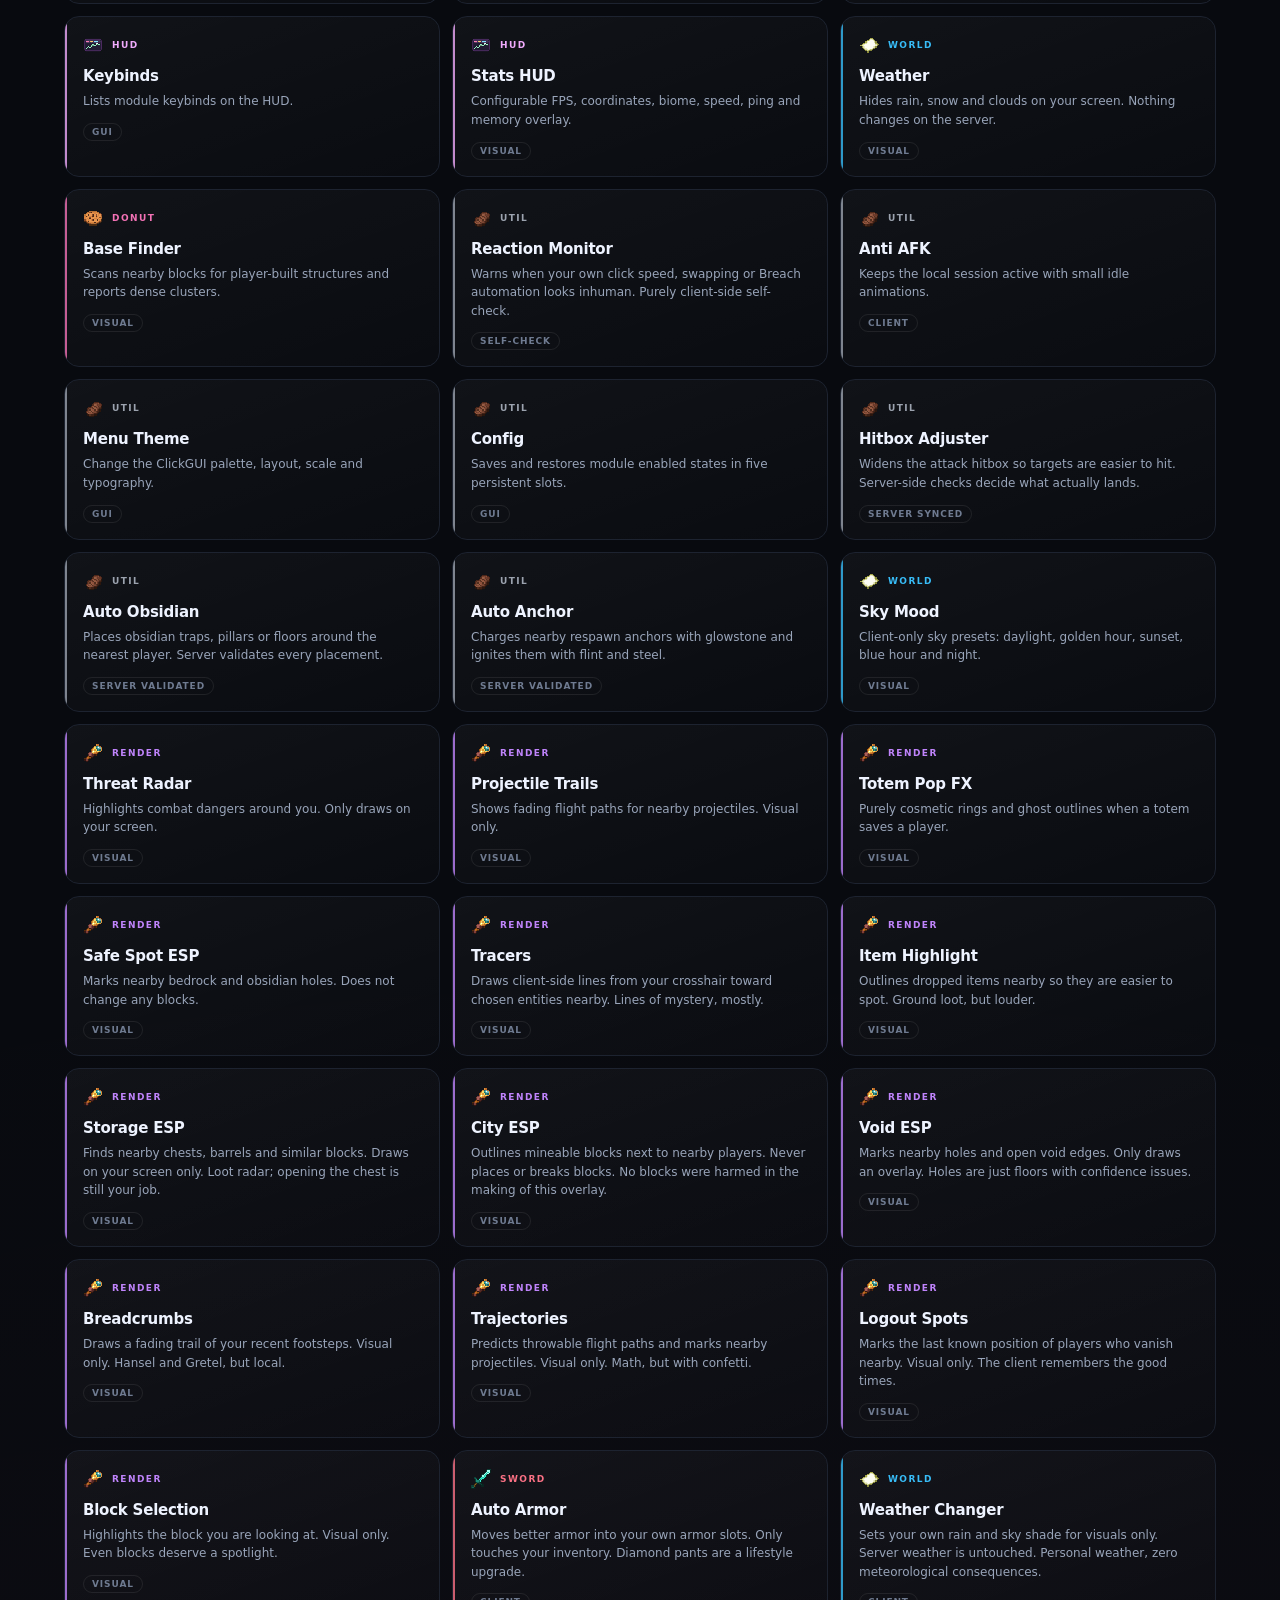
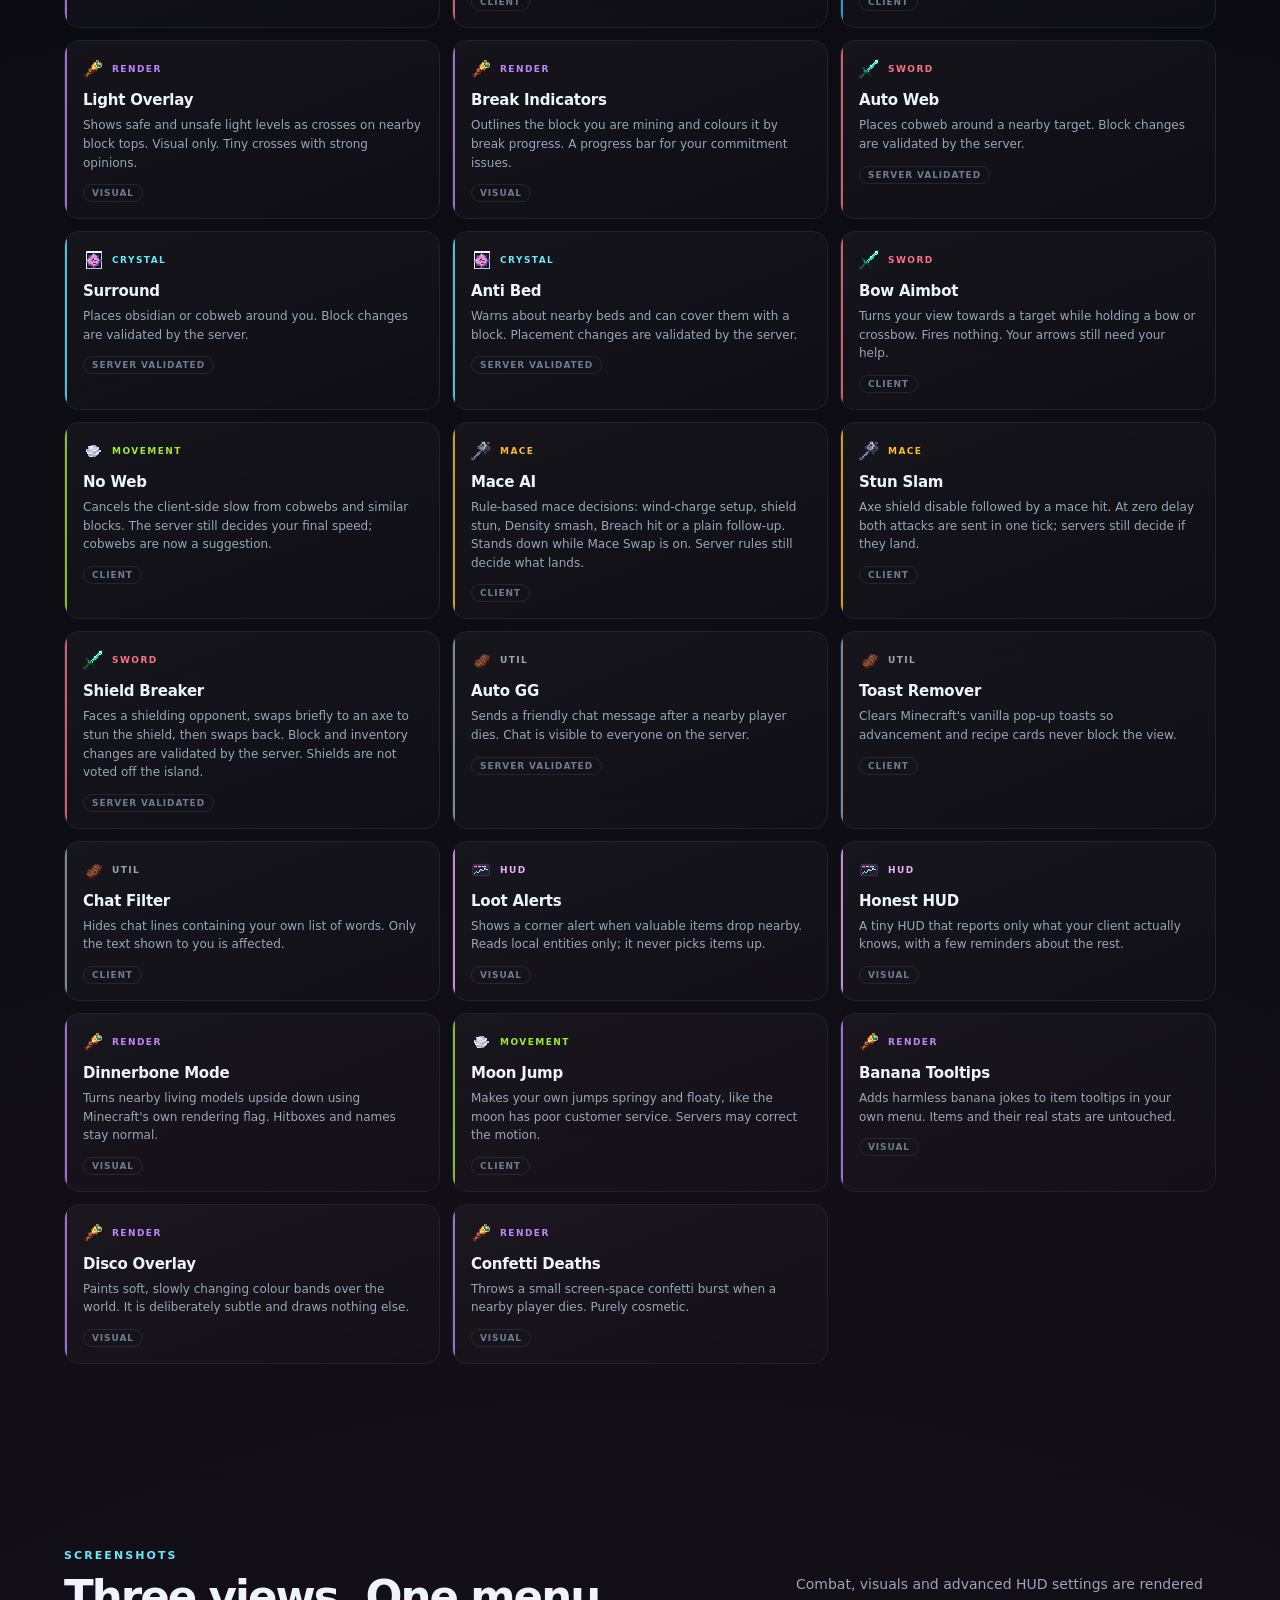
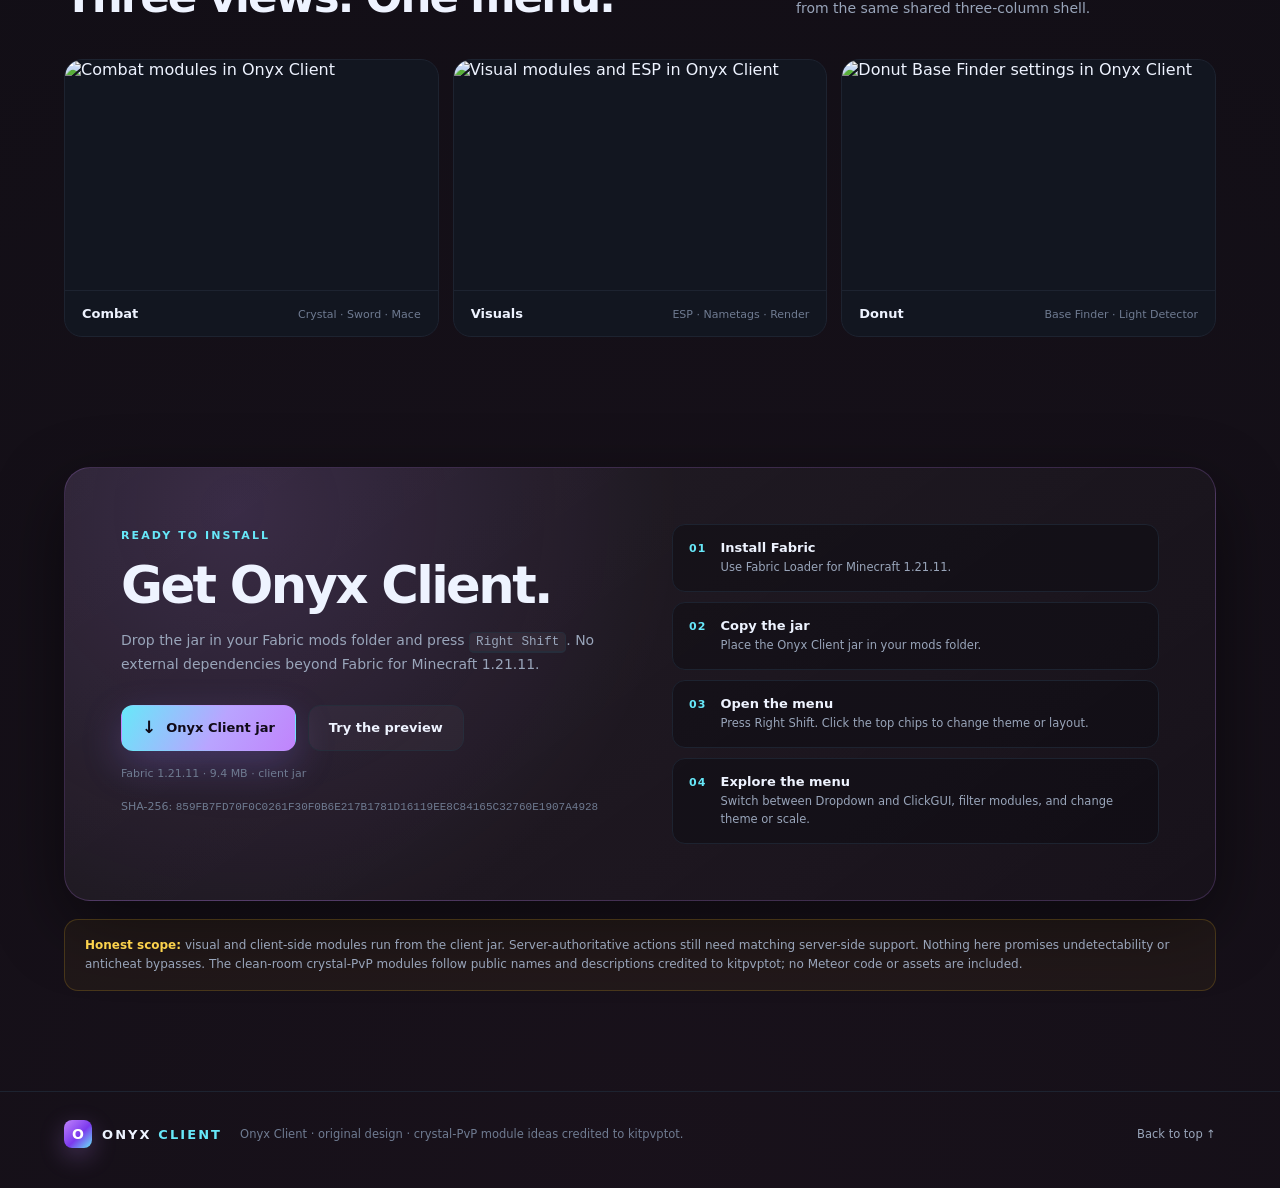
==== commit 2049dc78: "Add clean-room crystal modules and expand Onyx menu" ====
--- a/website/index.html
+++ b/website/index.html
@@ -3,7 +3,7 @@
 <head>
   <meta charset="utf-8">
   <meta name="viewport" content="width=device-width, initial-scale=1">
-  <meta name="description" content="Onyx Client — a Minecraft Fabric menu with 82 modules, 10 categories, 37 themes and a fast original ClickGUI.">
+  <meta name="description" content="Onyx Client — a Minecraft Fabric menu with 95 modules, 10 categories, 37 themes and a fast original ClickGUI.">
   <title>Onyx Client — Minecraft Fabric Menu</title>
   <link rel="icon" href="assets/img/onyx-icon.png">
   <link rel="stylesheet" href="assets/css/style.css">
@@ -32,8 +32,8 @@
         <h1>A cleaner way to<br><span>run your mod menu.</span></h1>
         <p class="lead">
           Onyx Client is a Minecraft Fabric menu rebuilt around spacing, readability and speed.
-          Eighty-two modules, ten sorted categories, a theme engine and one shared
-          GUI shell for ClickGUI and Dropdown layouts.
+          Ninety-five modules across ten sorted categories, a 37-theme palette engine and one shared
+          GUI shell for ClickGUI and Dropdown layouts. Clean-room crystal-PvP additions are credited to kitpvptot.
         </p>
         <div class="hero-actions">
           <a class="btn primary" href="downloads/flux-2.0.jar" download>
@@ -48,7 +48,7 @@
         </div>
 
         <div class="stats">
-          <div><strong>82</strong><span>Modules</span></div>
+          <div><strong>95</strong><span>Modules</span></div>
           <div><strong>10</strong><span>Categories</span></div>
           <div><strong>37</strong><span>Themes</span></div>
           <div><strong>2</strong><span>Layouts</span></div>
@@ -65,7 +65,7 @@
           <img src="assets/img/mockups/clickgui-flux-combat.png" alt="Onyx Client ClickGUI combat category preview">
         </div>
         <div class="float-chip chip-a">CRYS · SWORD · MACE</div>
-        <div class="float-chip chip-b">82 modules loaded</div>
+        <div class="float-chip chip-b">95 modules loaded</div>
       </div>
     </section>
 
@@ -118,7 +118,7 @@
           <span class="kicker">MODULE INDEX</span>
           <h2>Find what you need.</h2>
         </div>
-        <p>Search all 82 modules or filter by category. Every entry matches the in-game name and description.</p>
+        <p>Search all 95 modules or filter by category. Every entry matches the in-game name and description.</p>
       </div>
 
       <div class="module-toolbar">
@@ -126,7 +126,7 @@
           <span>⌕</span>
           <input id="moduleSearch" type="search" placeholder="Search modules..." autocomplete="off">
         </label>
-        <span class="result-count" id="resultCount">82 modules</span>
+        <span class="result-count" id="resultCount">95 modules</span>
       </div>
 
       <div class="filters" id="categoryFilters" aria-label="Category filters"></div>
@@ -172,26 +172,26 @@
             <a class="btn ghost" href="preview.html">Try the preview</a>
           </div>
           <p class="file-note">Fabric 1.21.11 · 9.4 MB · client jar</p>
-          <p class="file-note">SHA-256: <code>8FA77C7416588E458A79AFEEE994D3BF95D8C4A39CBF61D75E85E8CD6C1D38C7</code></p>
+          <p class="file-note">SHA-256: <code>859FB7FD70F0C0261F30F0B6E217B1781D16119EE8C84165C32760E1907A4928</code></p>
         </div>
 
         <ol class="steps">
           <li><span>01</span><div><b>Install Fabric</b><small>Use Fabric Loader for Minecraft 1.21.11.</small></div></li>
           <li><span>02</span><div><b>Copy the jar</b><small>Place the Onyx Client jar in your mods folder.</small></div></li>
           <li><span>03</span><div><b>Open the menu</b><small>Press Right Shift. Click the top chips to change theme or layout.</small></div></li>
-          <li><span>04</span><div><b>Private server features</b><small>Also place this jar server-side for reach, hitbox, velocity and anticheat sync.</small></div></li>
+          <li><span>04</span><div><b>Explore the menu</b><small>Switch between Dropdown and ClickGUI, filter modules, and change theme or scale.</small></div></li>
         </ol>
       </div>
 
       <div class="scope-note">
-        <b>Honest scope:</b> visual and client-side modules run from the client jar. Server-authoritative actions still need this jar installed on your private server. Nothing here promises undetectability or bypasses public-server anticheats.
+        <b>Honest scope:</b> visual and client-side modules run from the client jar. Server-authoritative actions still need matching server-side support. Nothing here promises undetectability or anticheat bypasses. The clean-room crystal-PvP modules follow public names and descriptions credited to <a href="https://guns.lol/kitxxmod" target="_blank" rel="noopener noreferrer">kitpvptot</a>; no Meteor code or assets are included.
       </div>
     </section>
   </main>
 
   <footer class="footer">
     <div class="brand small"><span class="brand-mark">O</span><span class="brand-text">ONYX <b>CLIENT</b></span></div>
-    <p>UtilMod menu · original design · built for private Fabric servers.</p>
+    <p>Onyx Client · original design · crystal-PvP module ideas credited to kitpvptot.</p>
     <a href="#top">Back to top ↑</a>
   </footer>
 
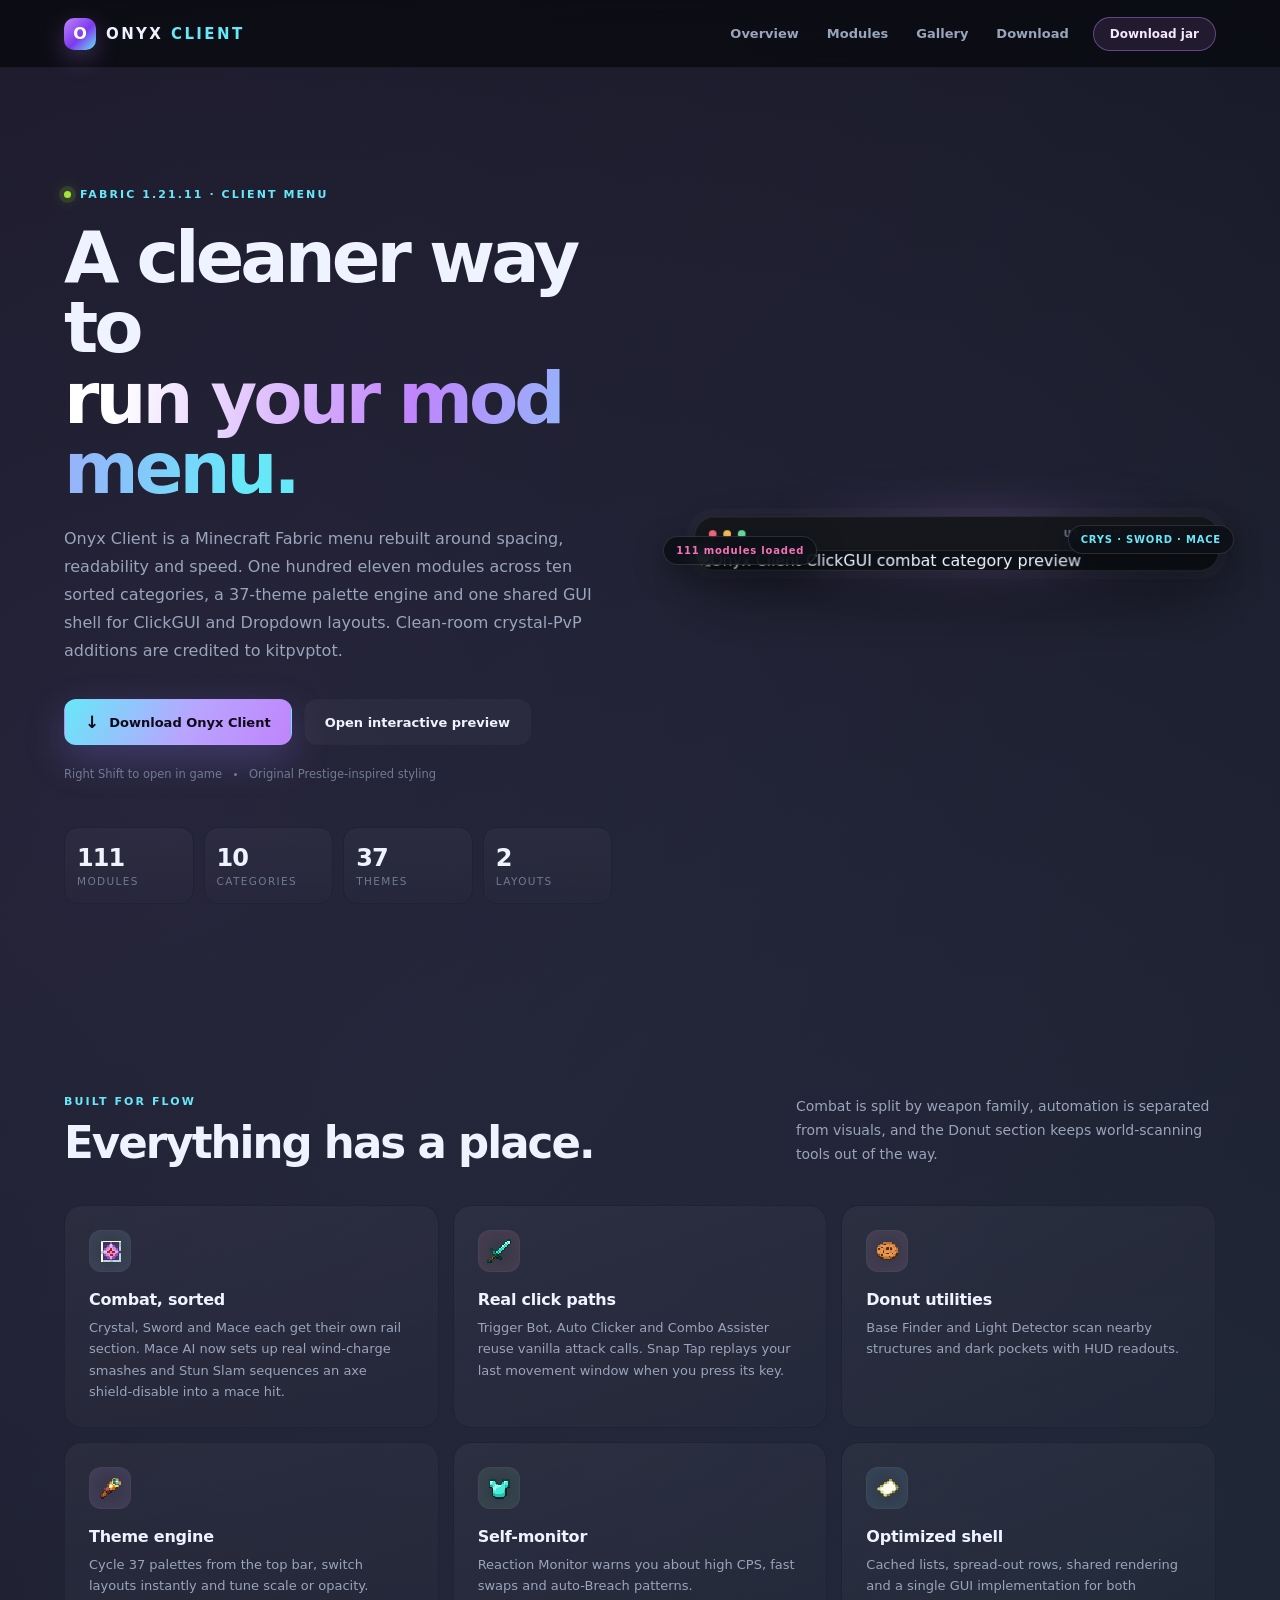
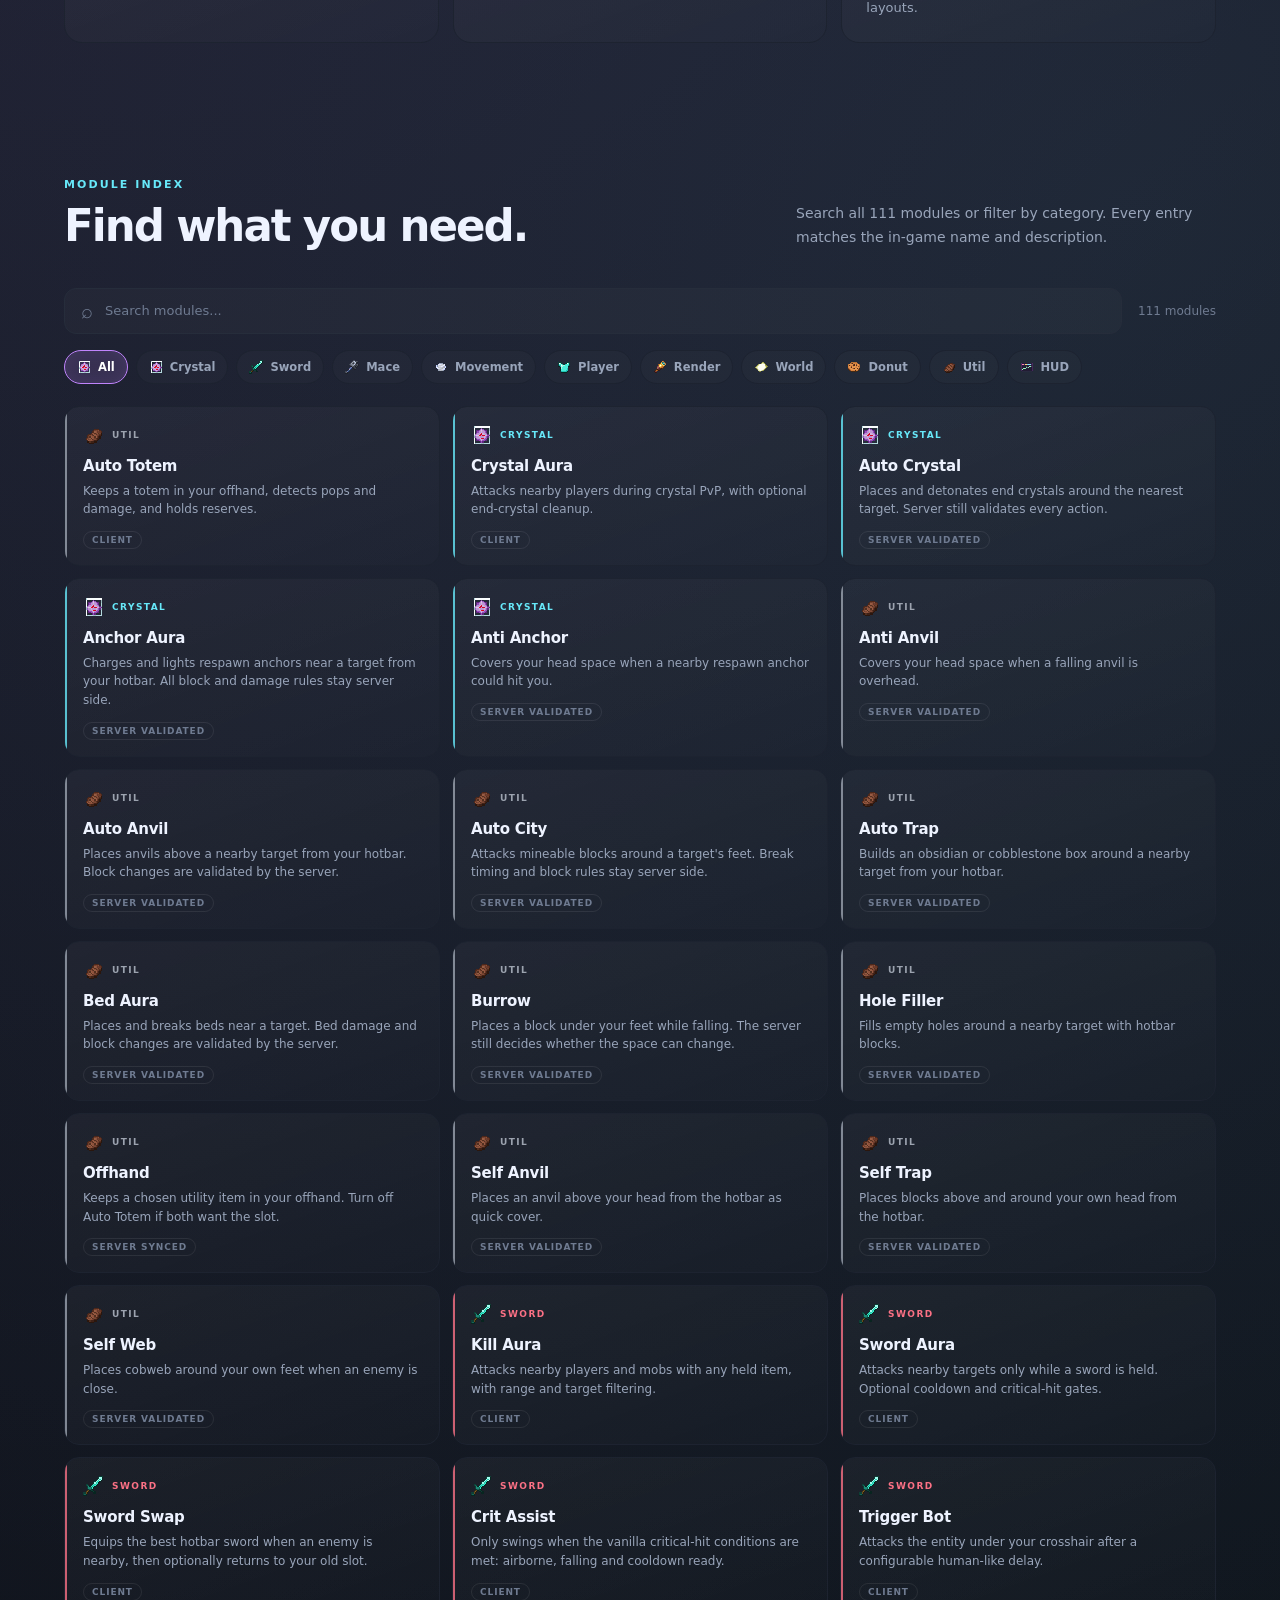
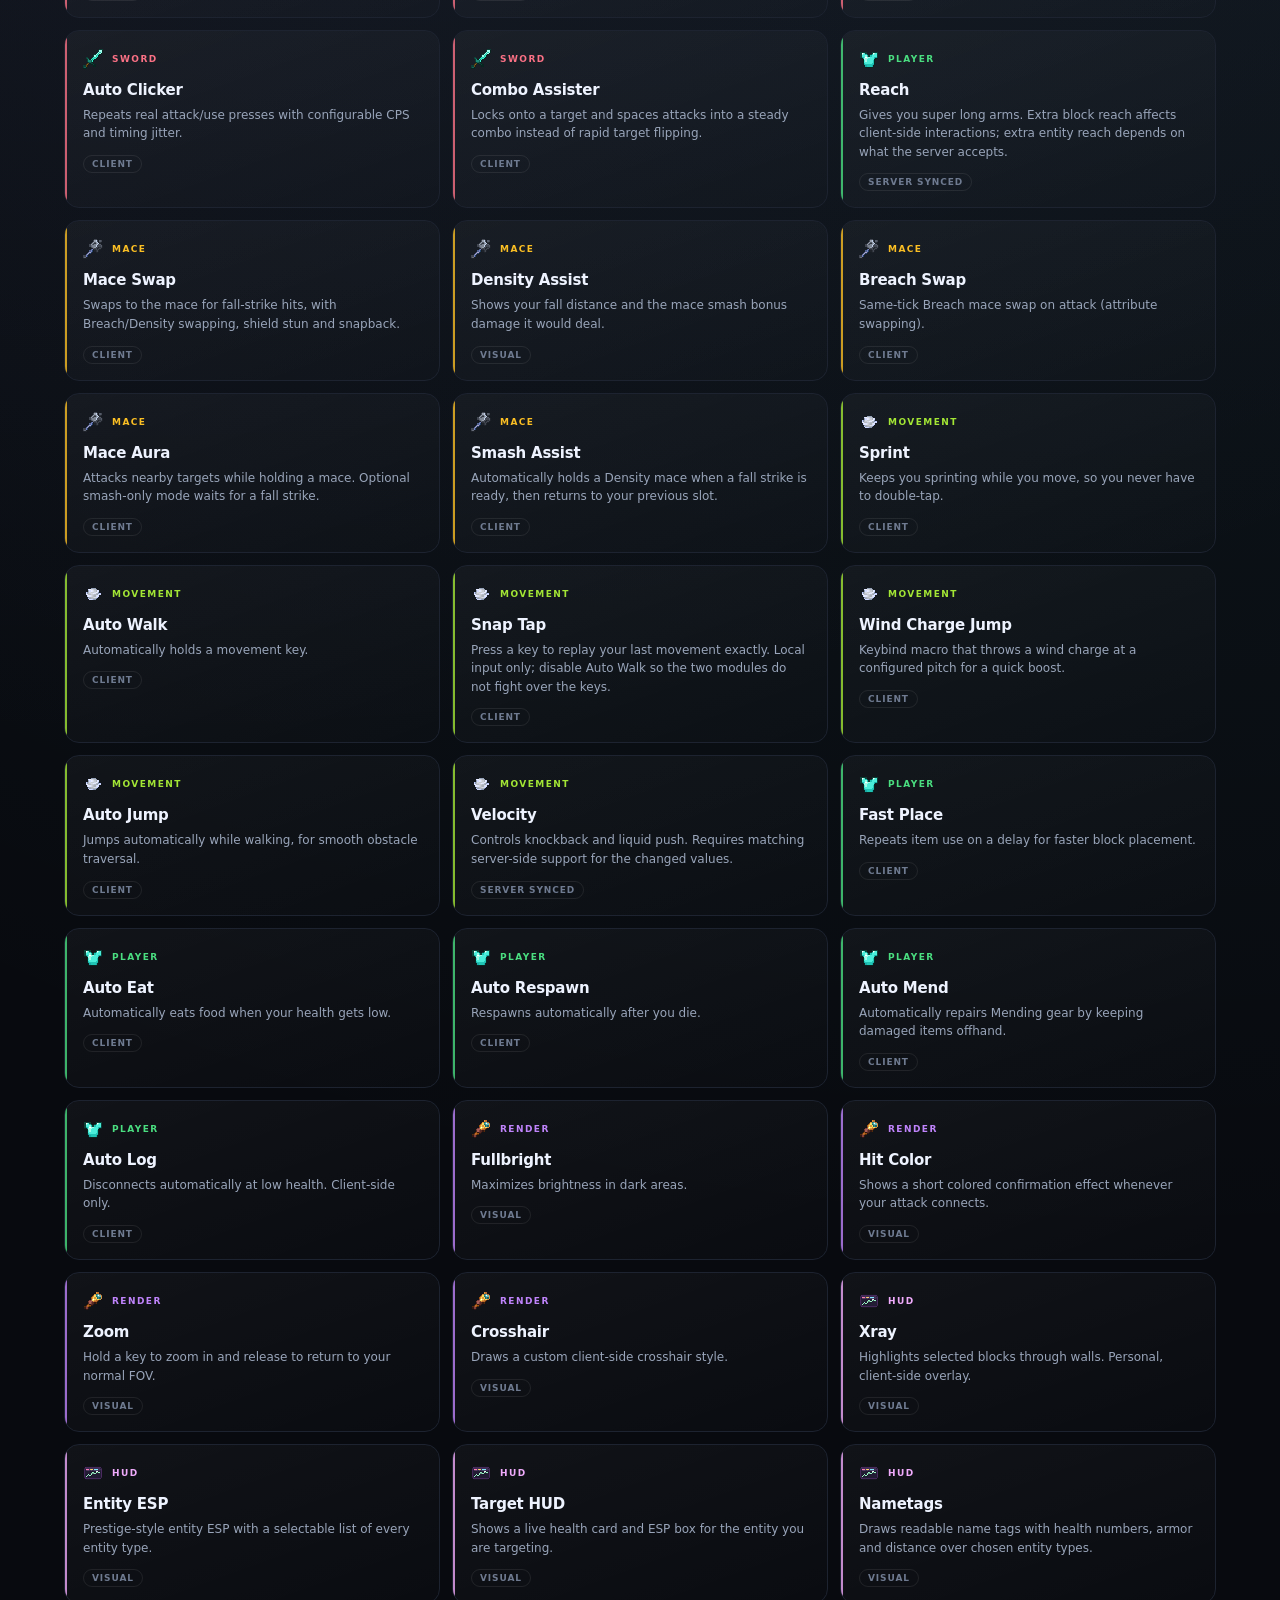
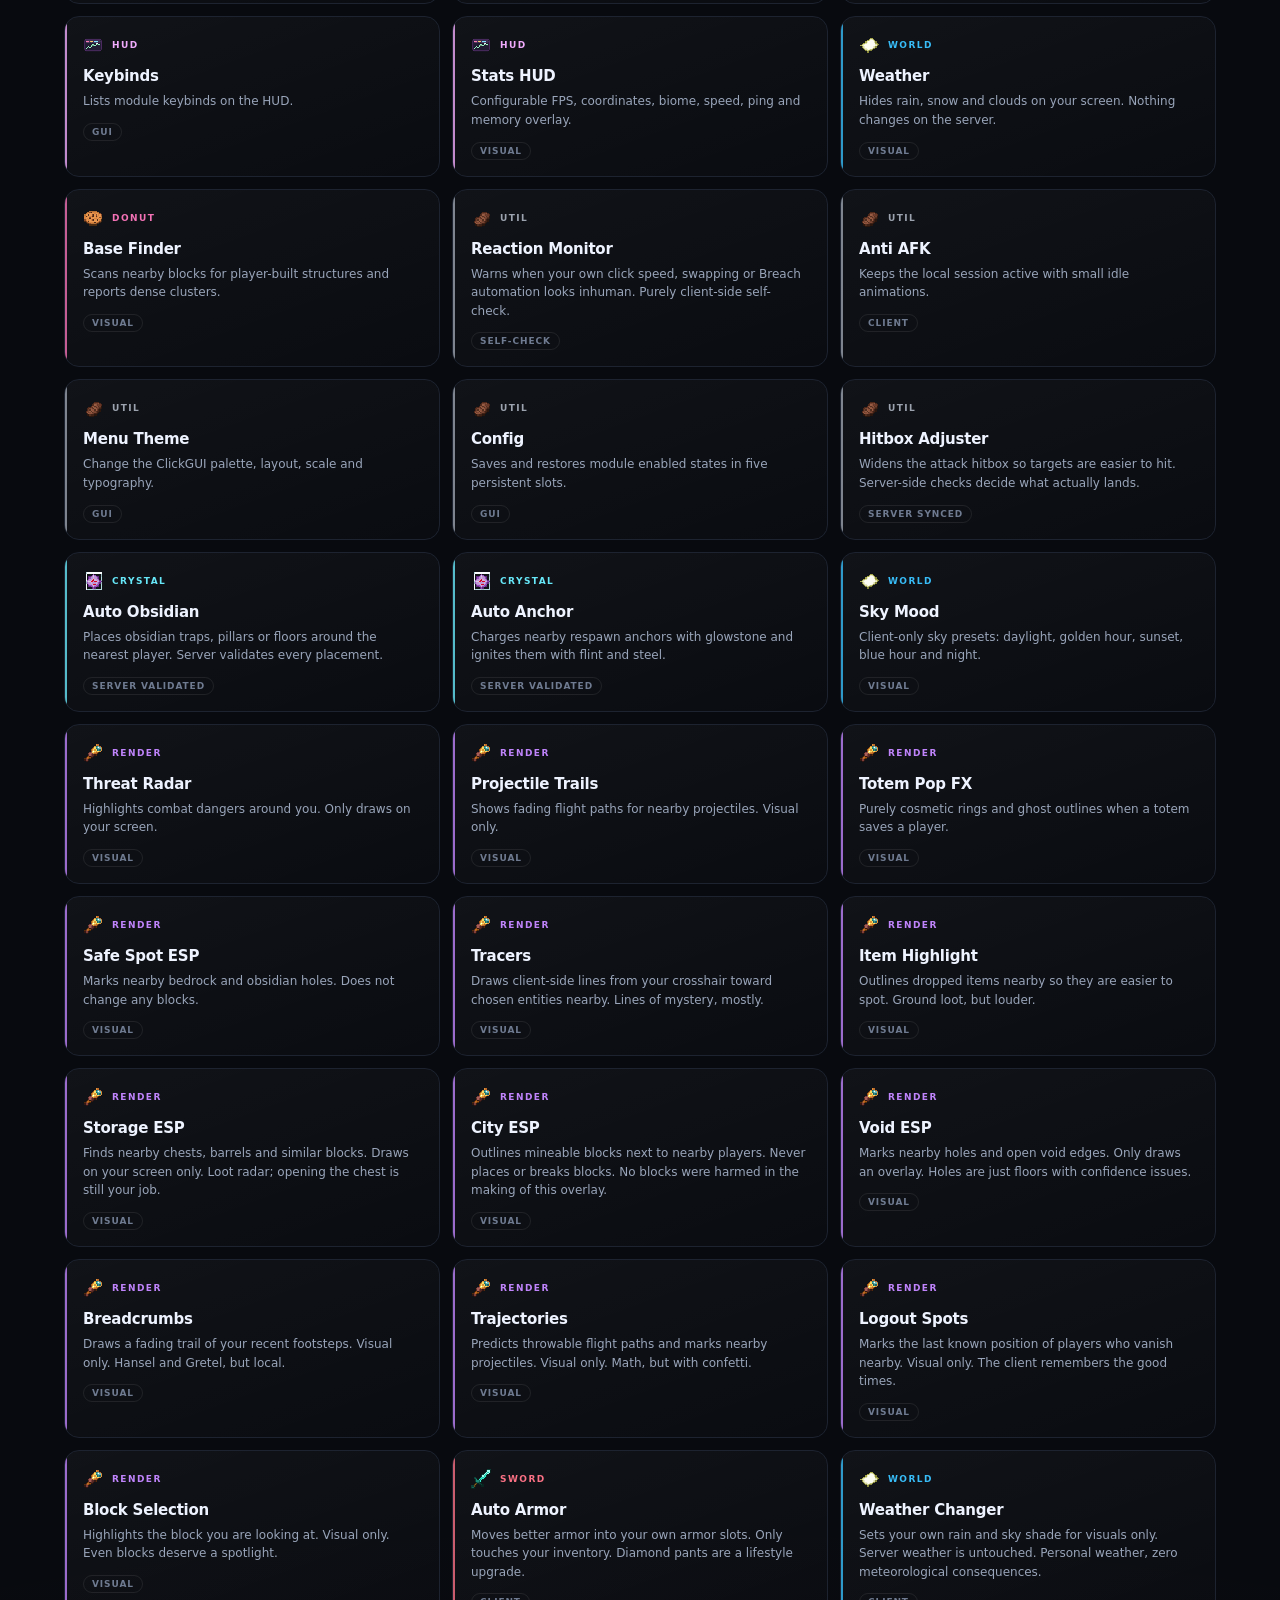
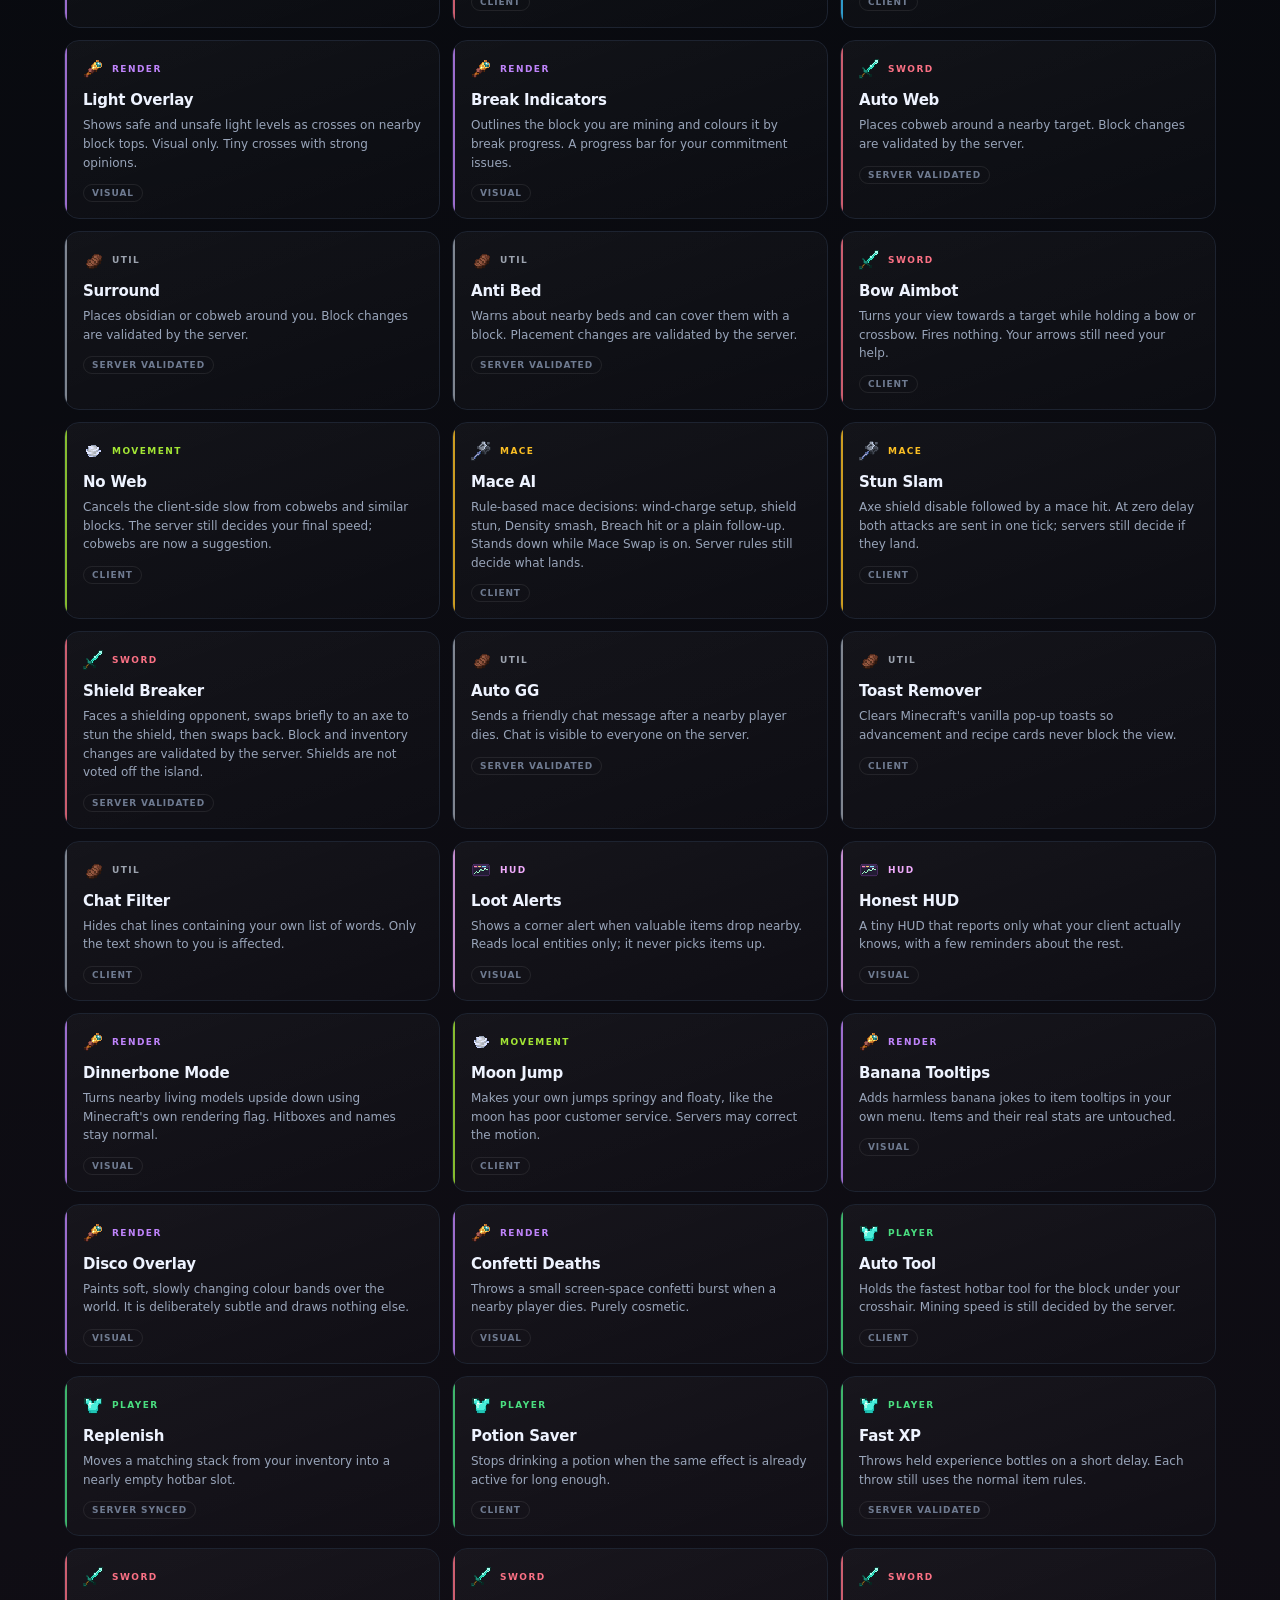
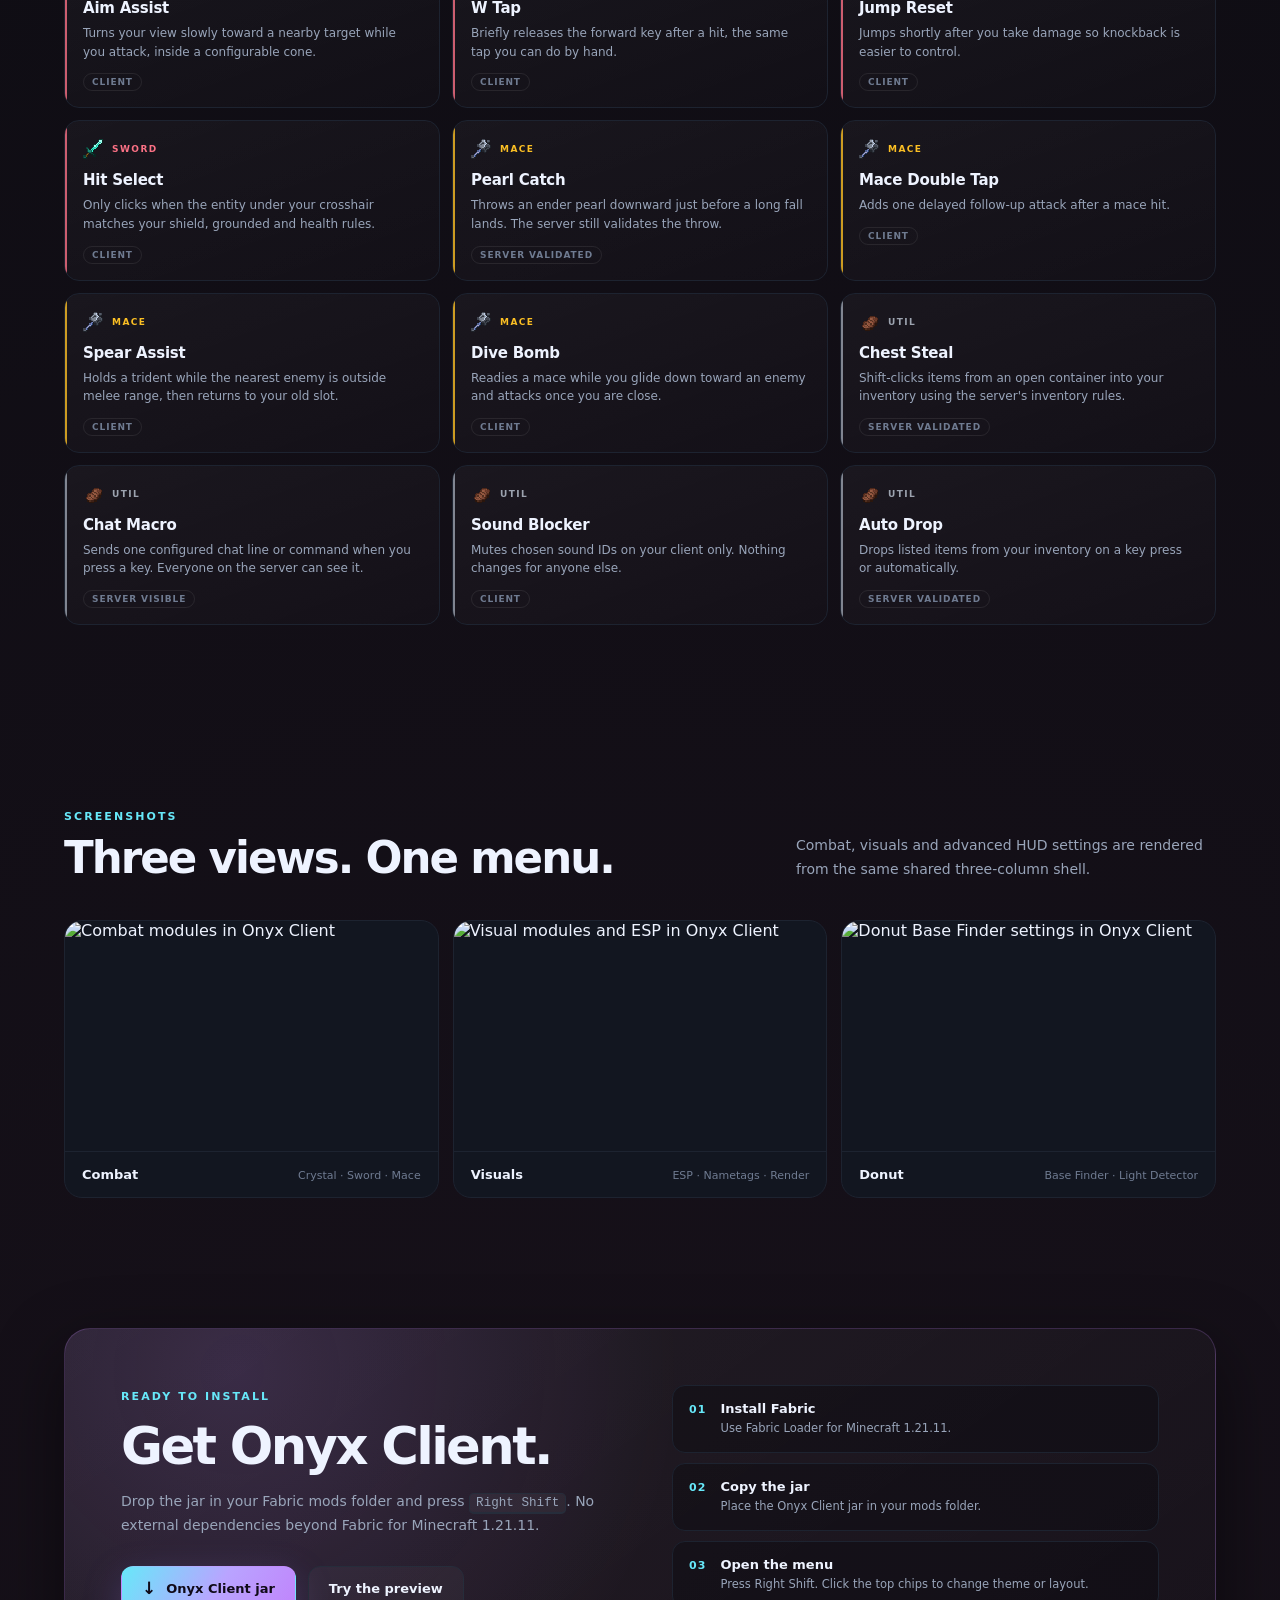
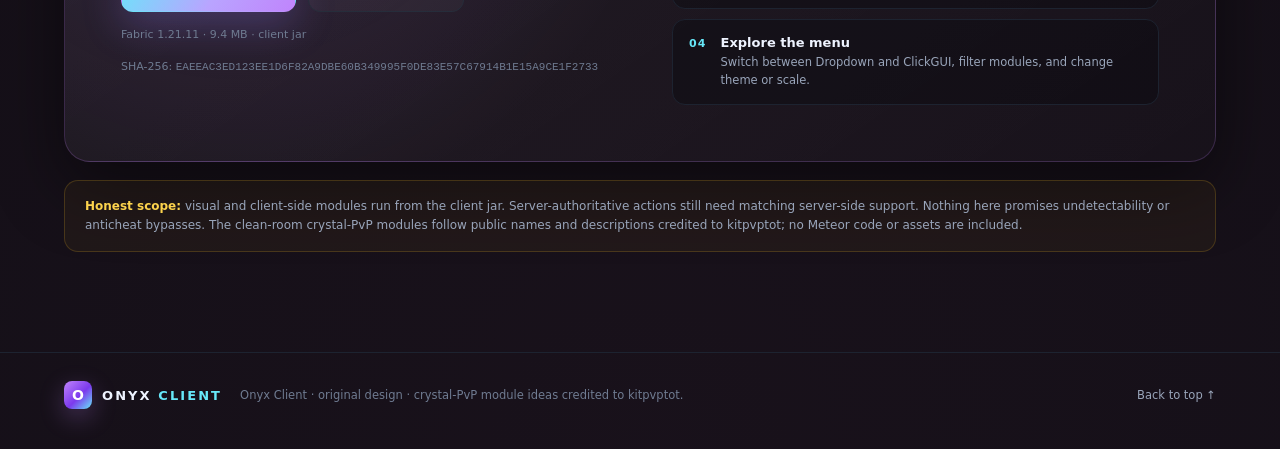
==== commit 597b4d21: "Add 16 modules to Player, Sword, Mace and Util; sort Crystal category" ====
--- a/website/index.html
+++ b/website/index.html
@@ -3,7 +3,7 @@
 <head>
   <meta charset="utf-8">
   <meta name="viewport" content="width=device-width, initial-scale=1">
-  <meta name="description" content="Onyx Client — a Minecraft Fabric menu with 95 modules, 10 categories, 37 themes and a fast original ClickGUI.">
+  <meta name="description" content="Onyx Client — a Minecraft Fabric menu with 111 modules, 10 categories, 37 themes and a fast original ClickGUI.">
   <title>Onyx Client — Minecraft Fabric Menu</title>
   <link rel="icon" href="assets/img/onyx-icon.png">
   <link rel="stylesheet" href="assets/css/style.css">
@@ -32,7 +32,7 @@
         <h1>A cleaner way to<br><span>run your mod menu.</span></h1>
         <p class="lead">
           Onyx Client is a Minecraft Fabric menu rebuilt around spacing, readability and speed.
-          Ninety-five modules across ten sorted categories, a 37-theme palette engine and one shared
+          One hundred eleven modules across ten sorted categories, a 37-theme palette engine and one shared
           GUI shell for ClickGUI and Dropdown layouts. Clean-room crystal-PvP additions are credited to kitpvptot.
         </p>
         <div class="hero-actions">
@@ -48,7 +48,7 @@
         </div>
 
         <div class="stats">
-          <div><strong>95</strong><span>Modules</span></div>
+          <div><strong>111</strong><span>Modules</span></div>
           <div><strong>10</strong><span>Categories</span></div>
           <div><strong>37</strong><span>Themes</span></div>
           <div><strong>2</strong><span>Layouts</span></div>
@@ -65,7 +65,7 @@
           <img src="assets/img/mockups/clickgui-flux-combat.png" alt="Onyx Client ClickGUI combat category preview">
         </div>
         <div class="float-chip chip-a">CRYS · SWORD · MACE</div>
-        <div class="float-chip chip-b">95 modules loaded</div>
+        <div class="float-chip chip-b">111 modules loaded</div>
       </div>
     </section>
 
@@ -118,7 +118,7 @@
           <span class="kicker">MODULE INDEX</span>
           <h2>Find what you need.</h2>
         </div>
-        <p>Search all 95 modules or filter by category. Every entry matches the in-game name and description.</p>
+        <p>Search all 111 modules or filter by category. Every entry matches the in-game name and description.</p>
       </div>
 
       <div class="module-toolbar">
@@ -126,7 +126,7 @@
           <span>⌕</span>
           <input id="moduleSearch" type="search" placeholder="Search modules..." autocomplete="off">
         </label>
-        <span class="result-count" id="resultCount">95 modules</span>
+        <span class="result-count" id="resultCount">111 modules</span>
       </div>
 
       <div class="filters" id="categoryFilters" aria-label="Category filters"></div>
@@ -172,7 +172,7 @@
             <a class="btn ghost" href="preview.html">Try the preview</a>
           </div>
           <p class="file-note">Fabric 1.21.11 · 9.4 MB · client jar</p>
-          <p class="file-note">SHA-256: <code>859FB7FD70F0C0261F30F0B6E217B1781D16119EE8C84165C32760E1907A4928</code></p>
+          <p class="file-note">SHA-256: <code>EAEEAC3ED123EE1D6F82A9DBE60B349995F0DE83E57C67914B1E15A9CE1F2733</code></p>
         </div>
 
         <ol class="steps">
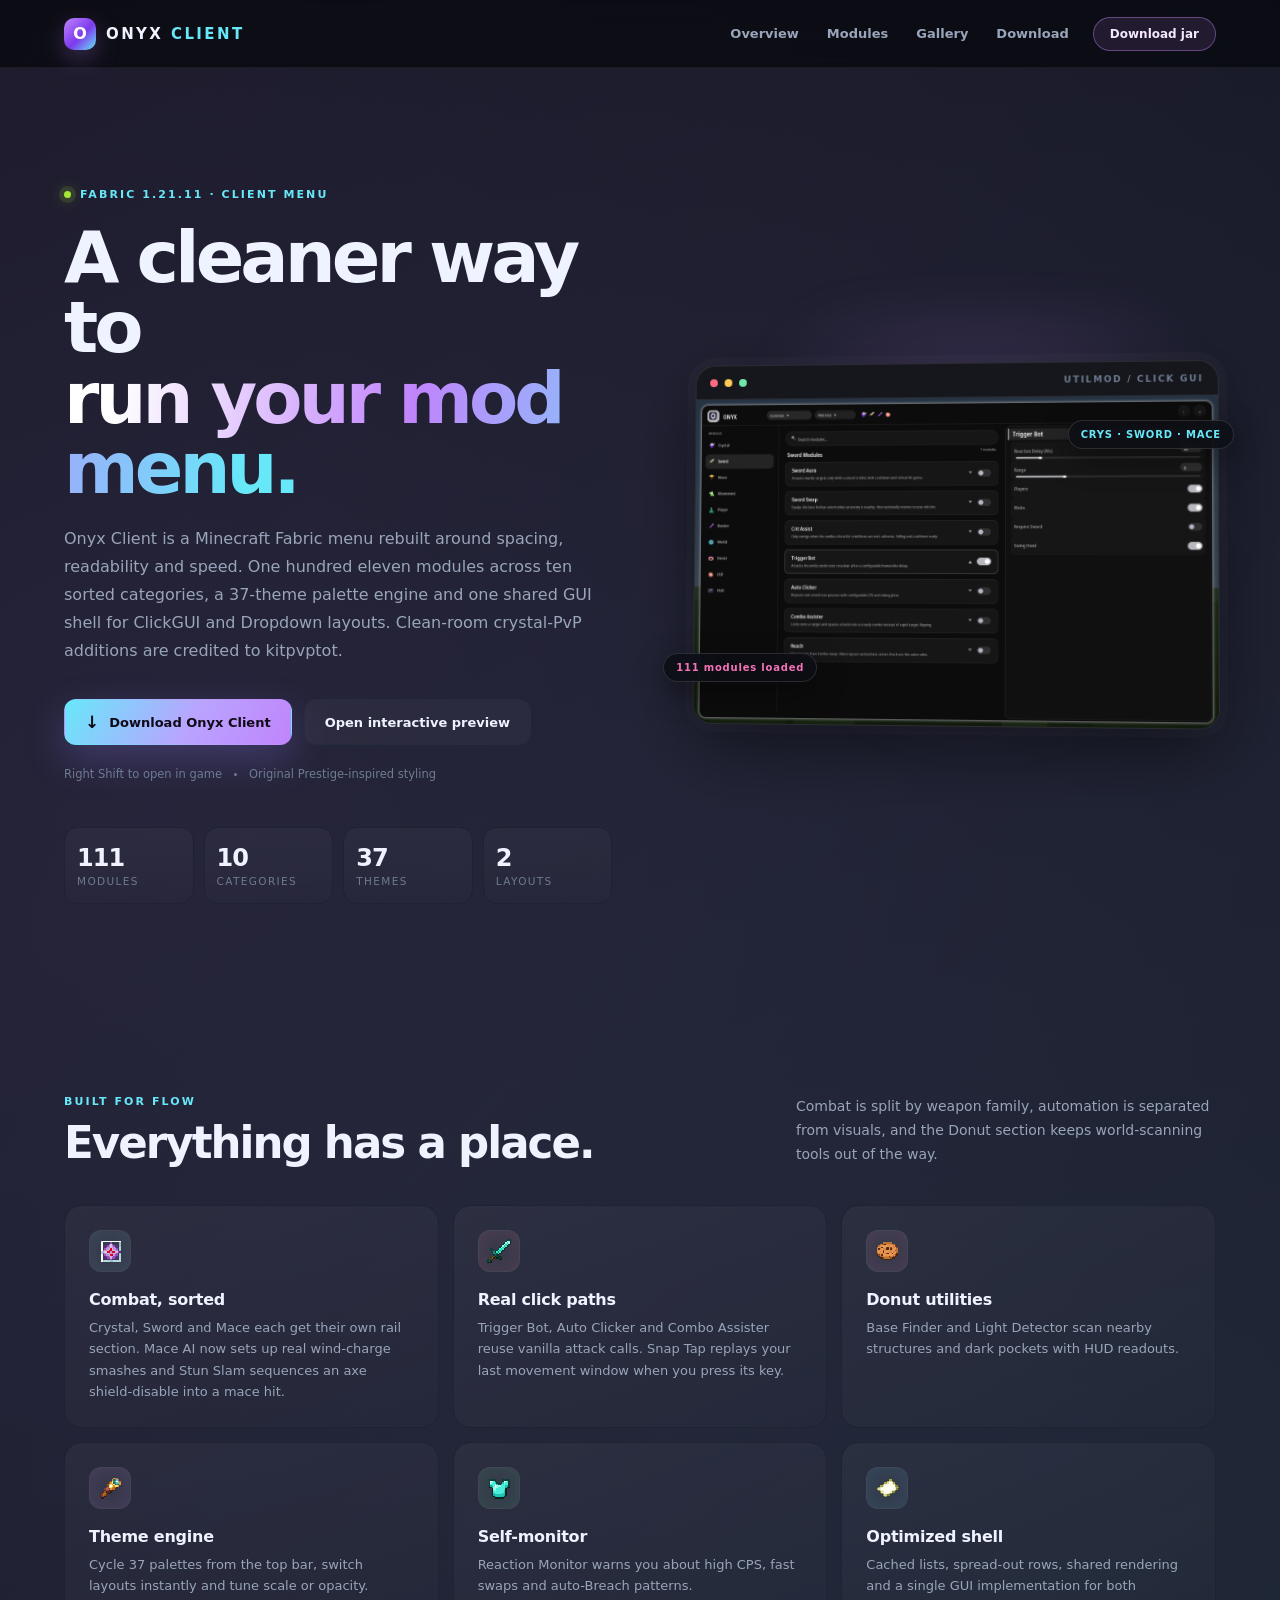
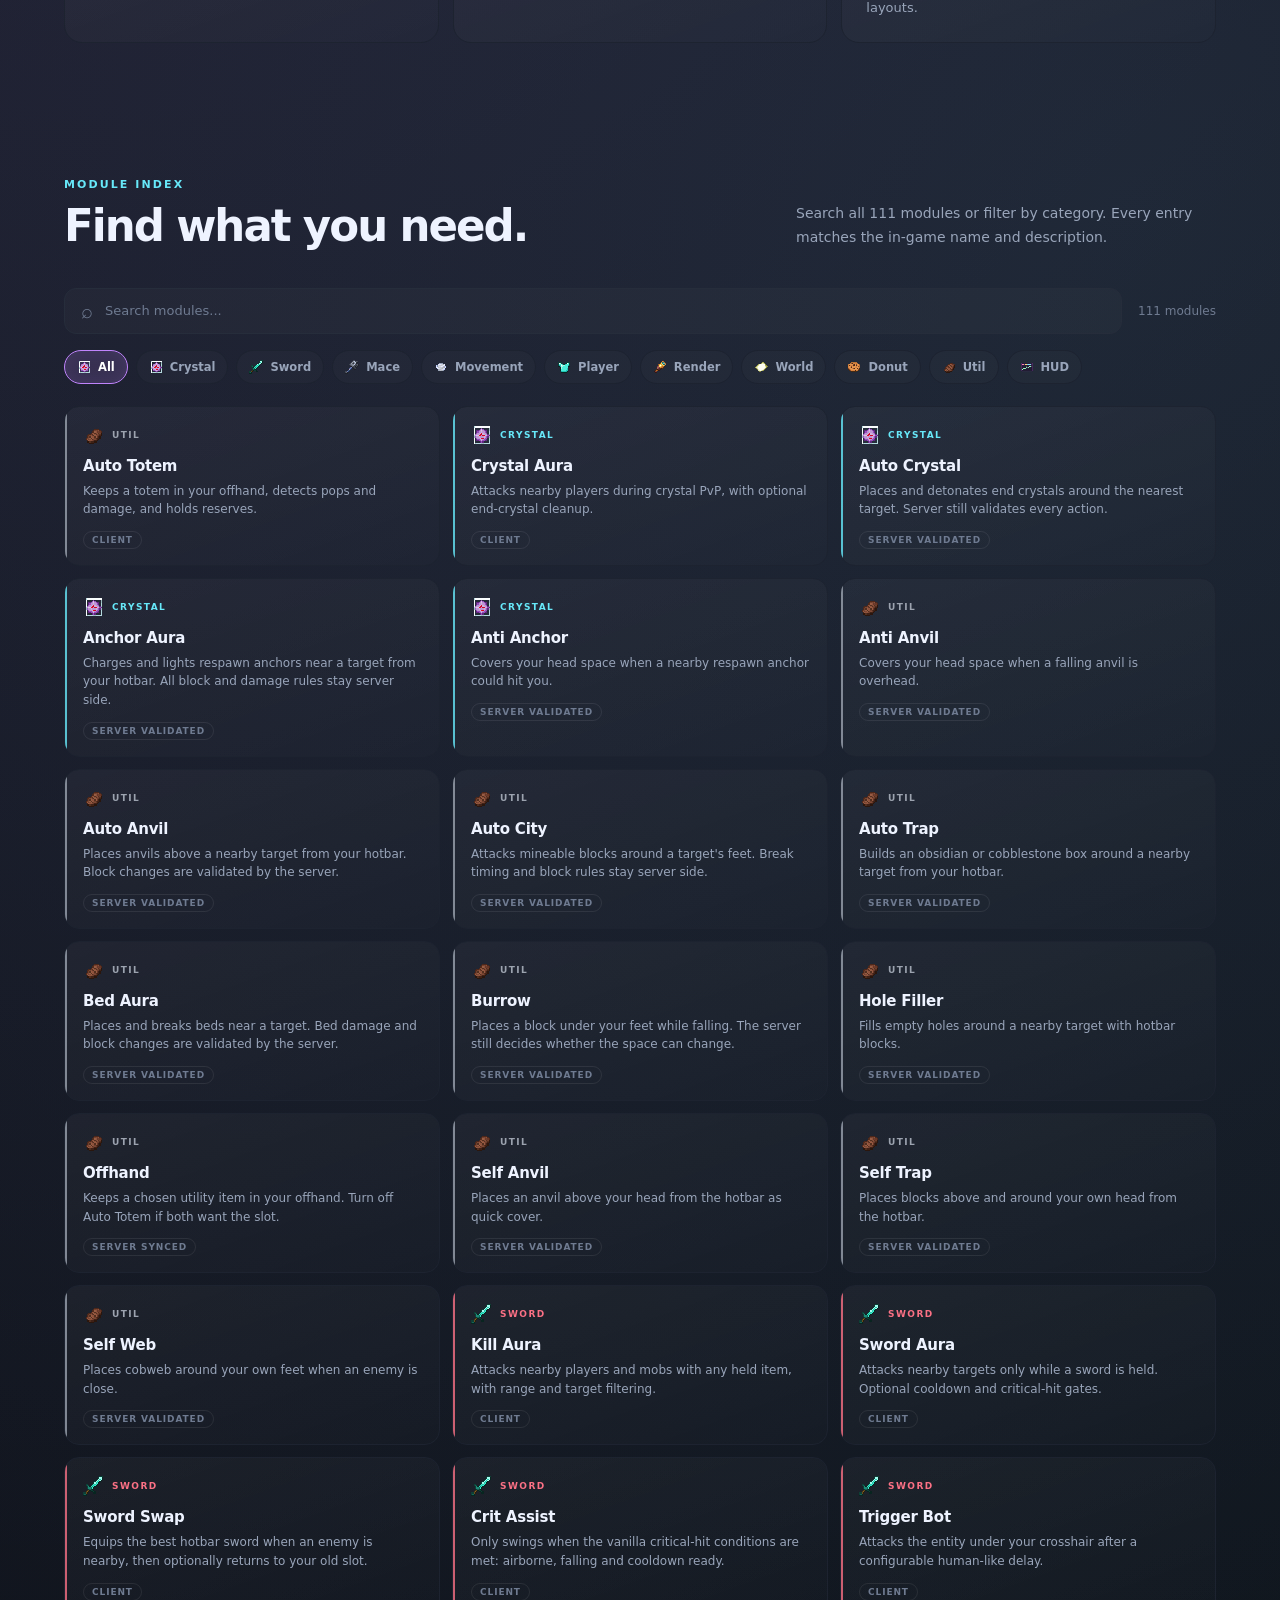
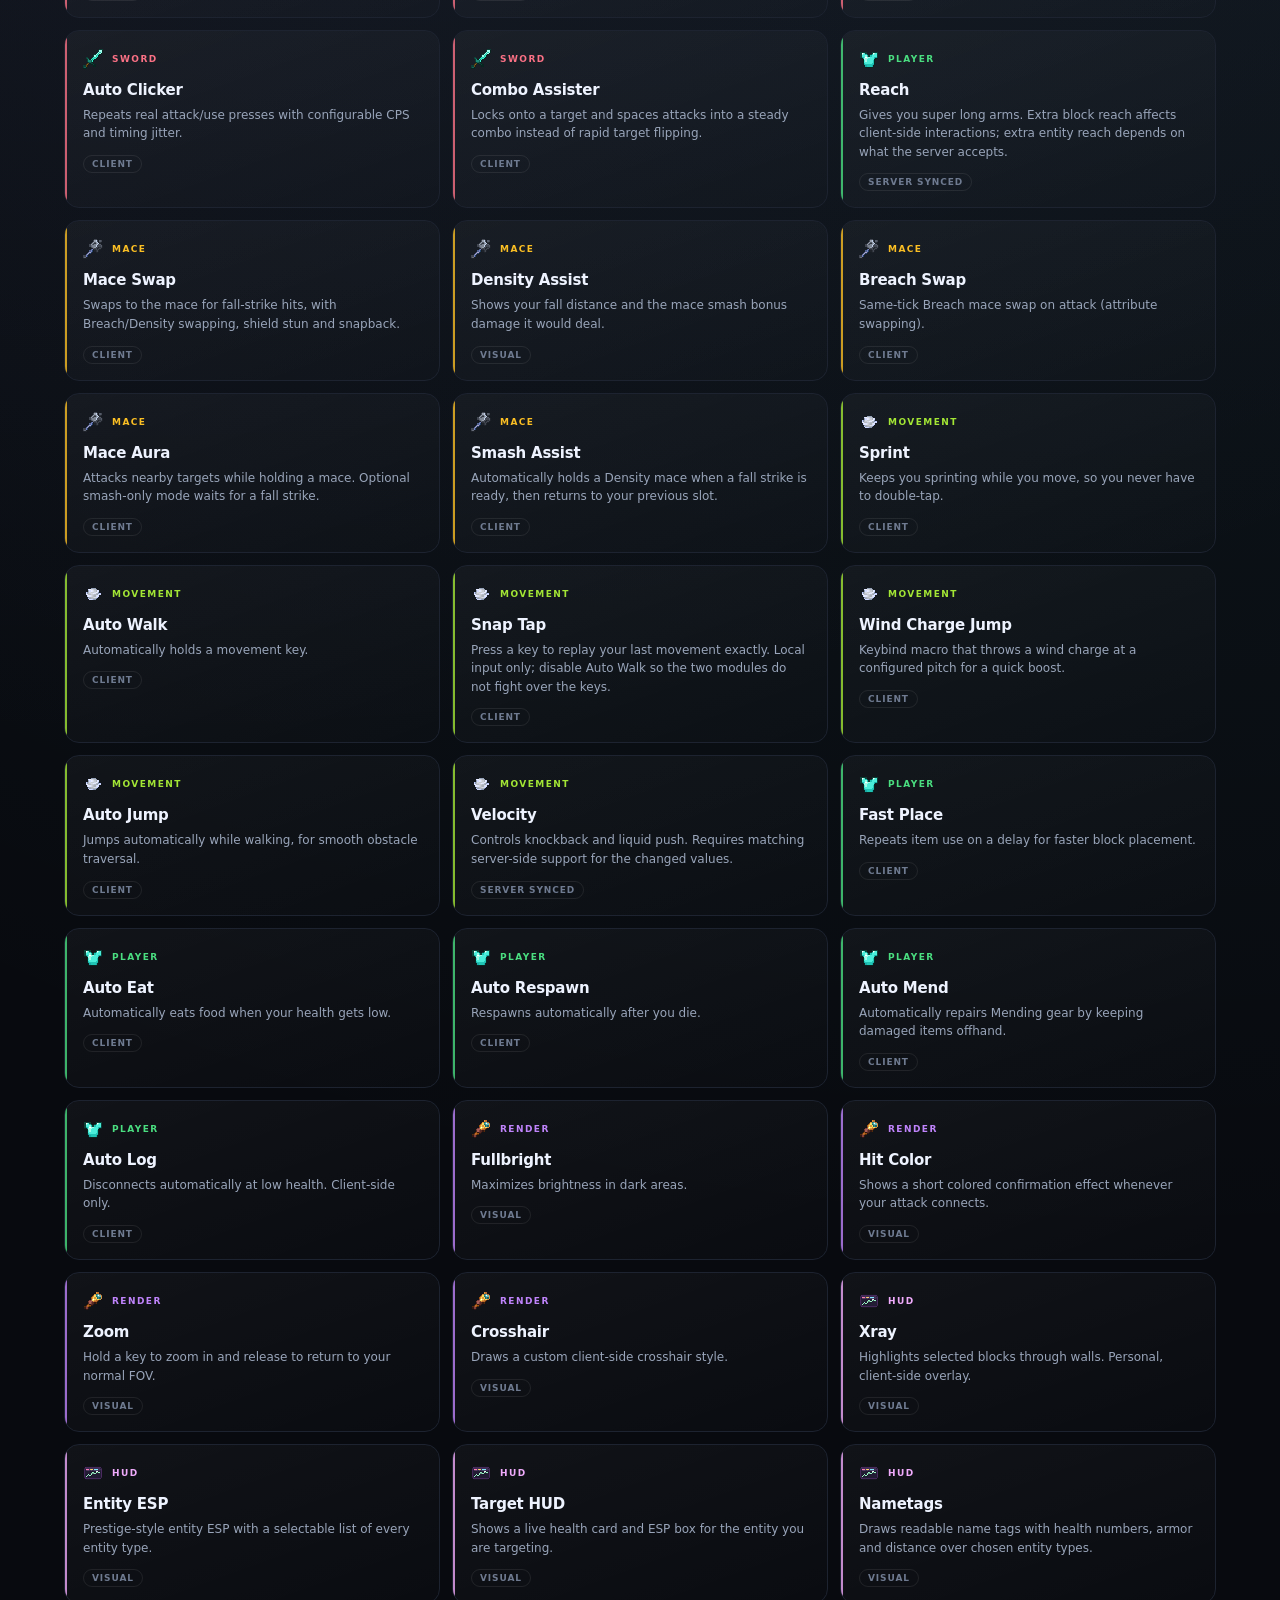
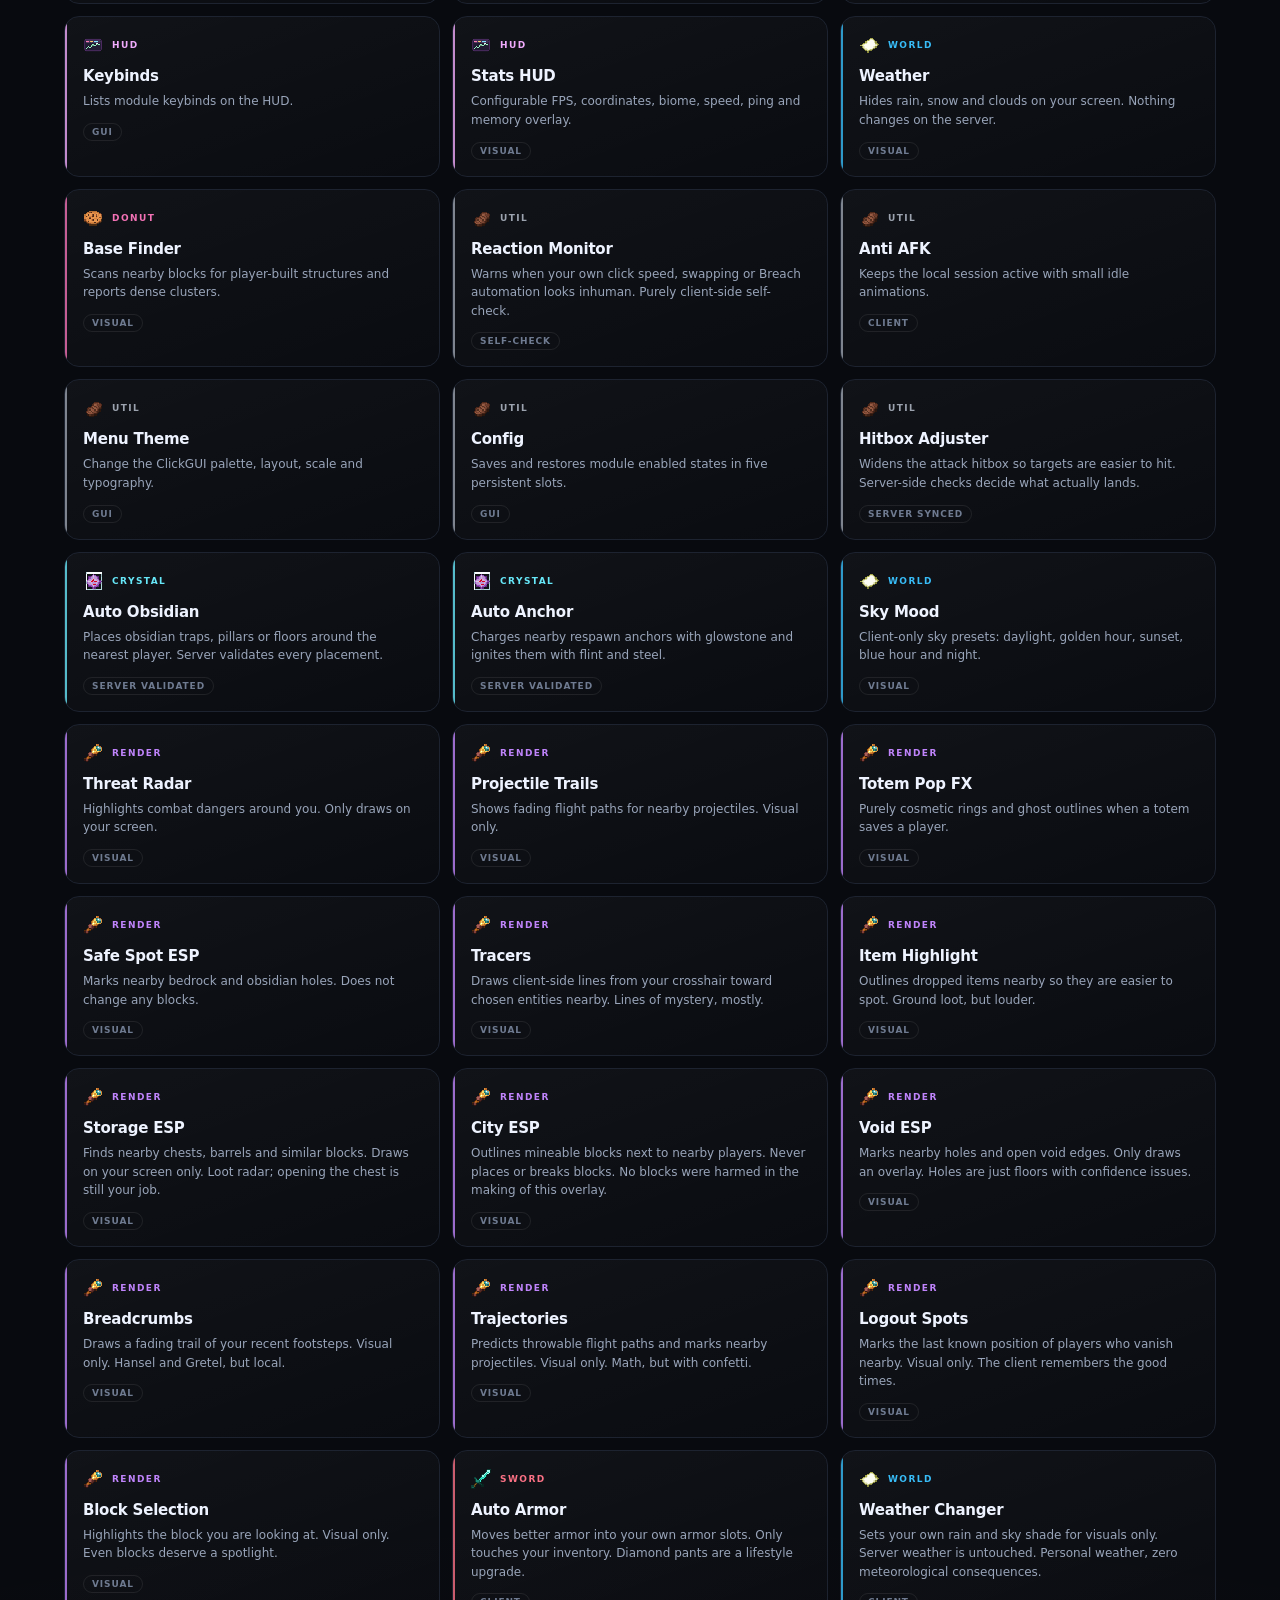
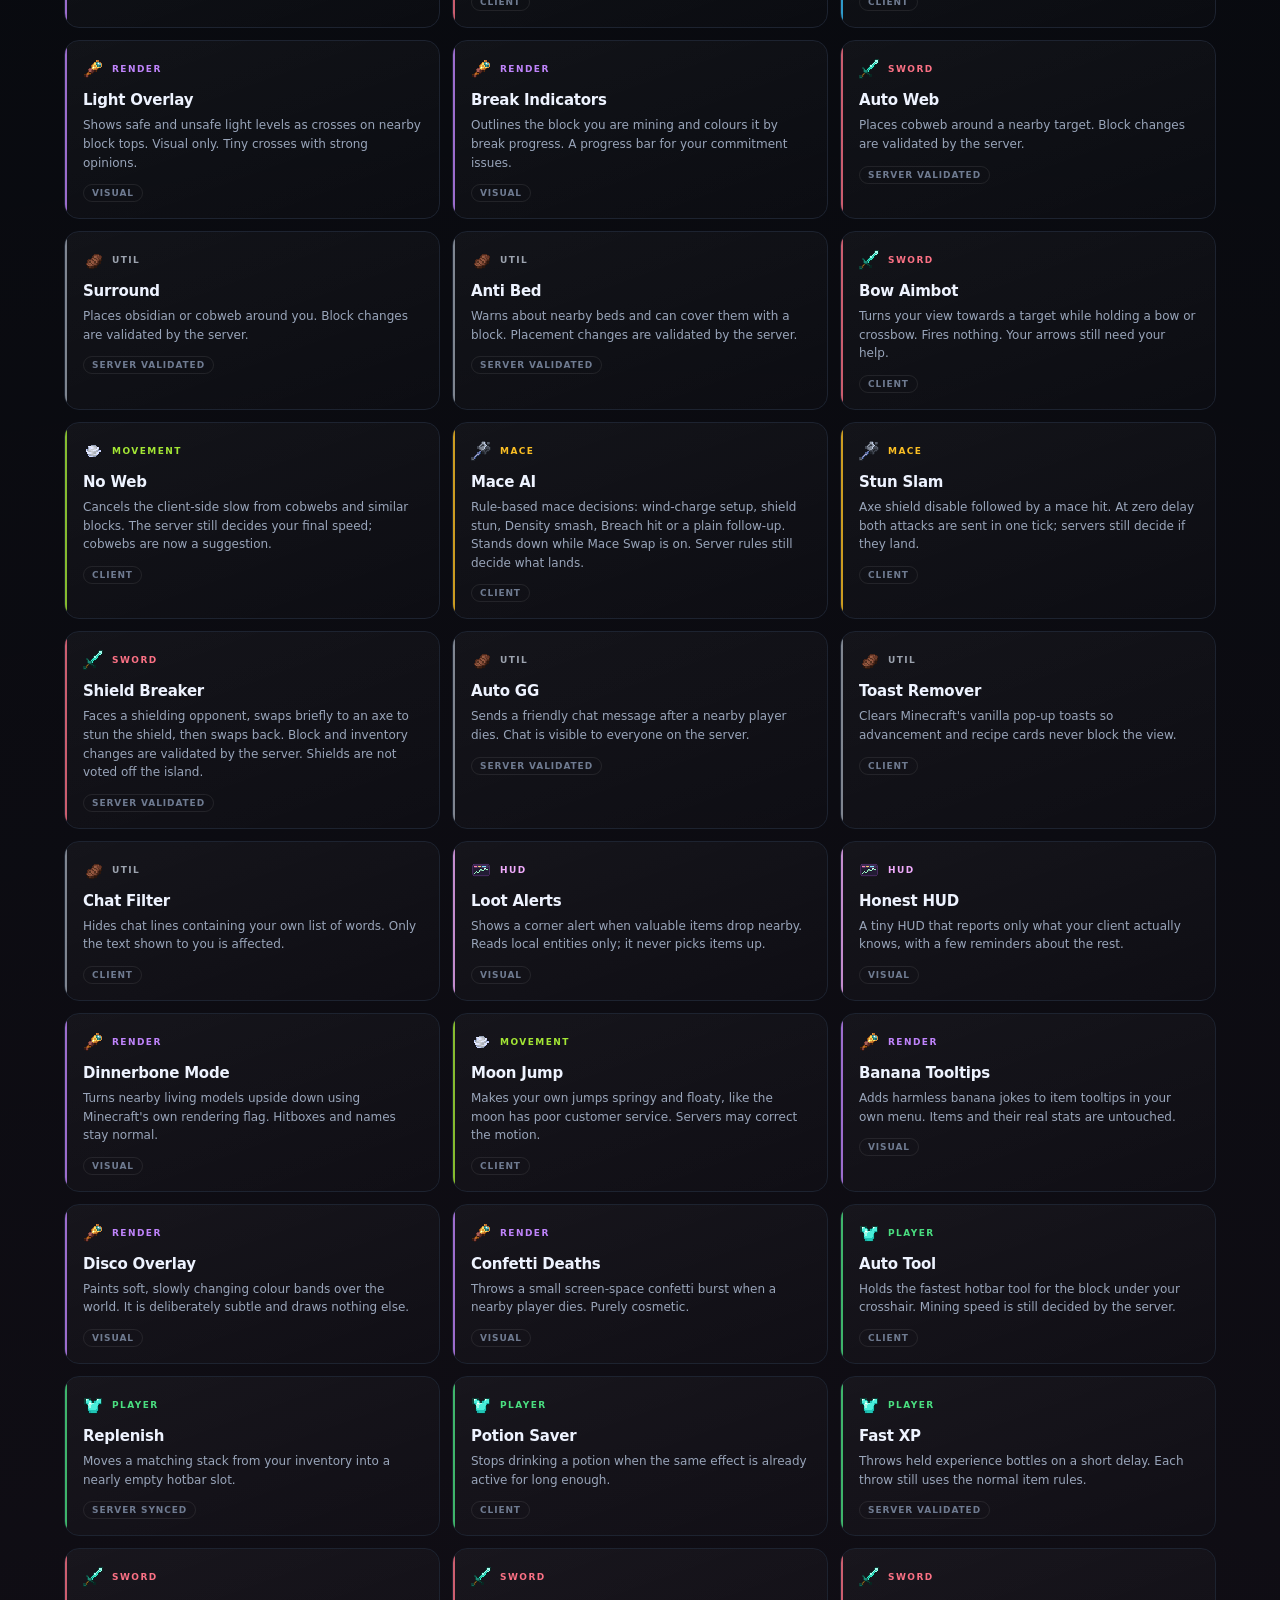
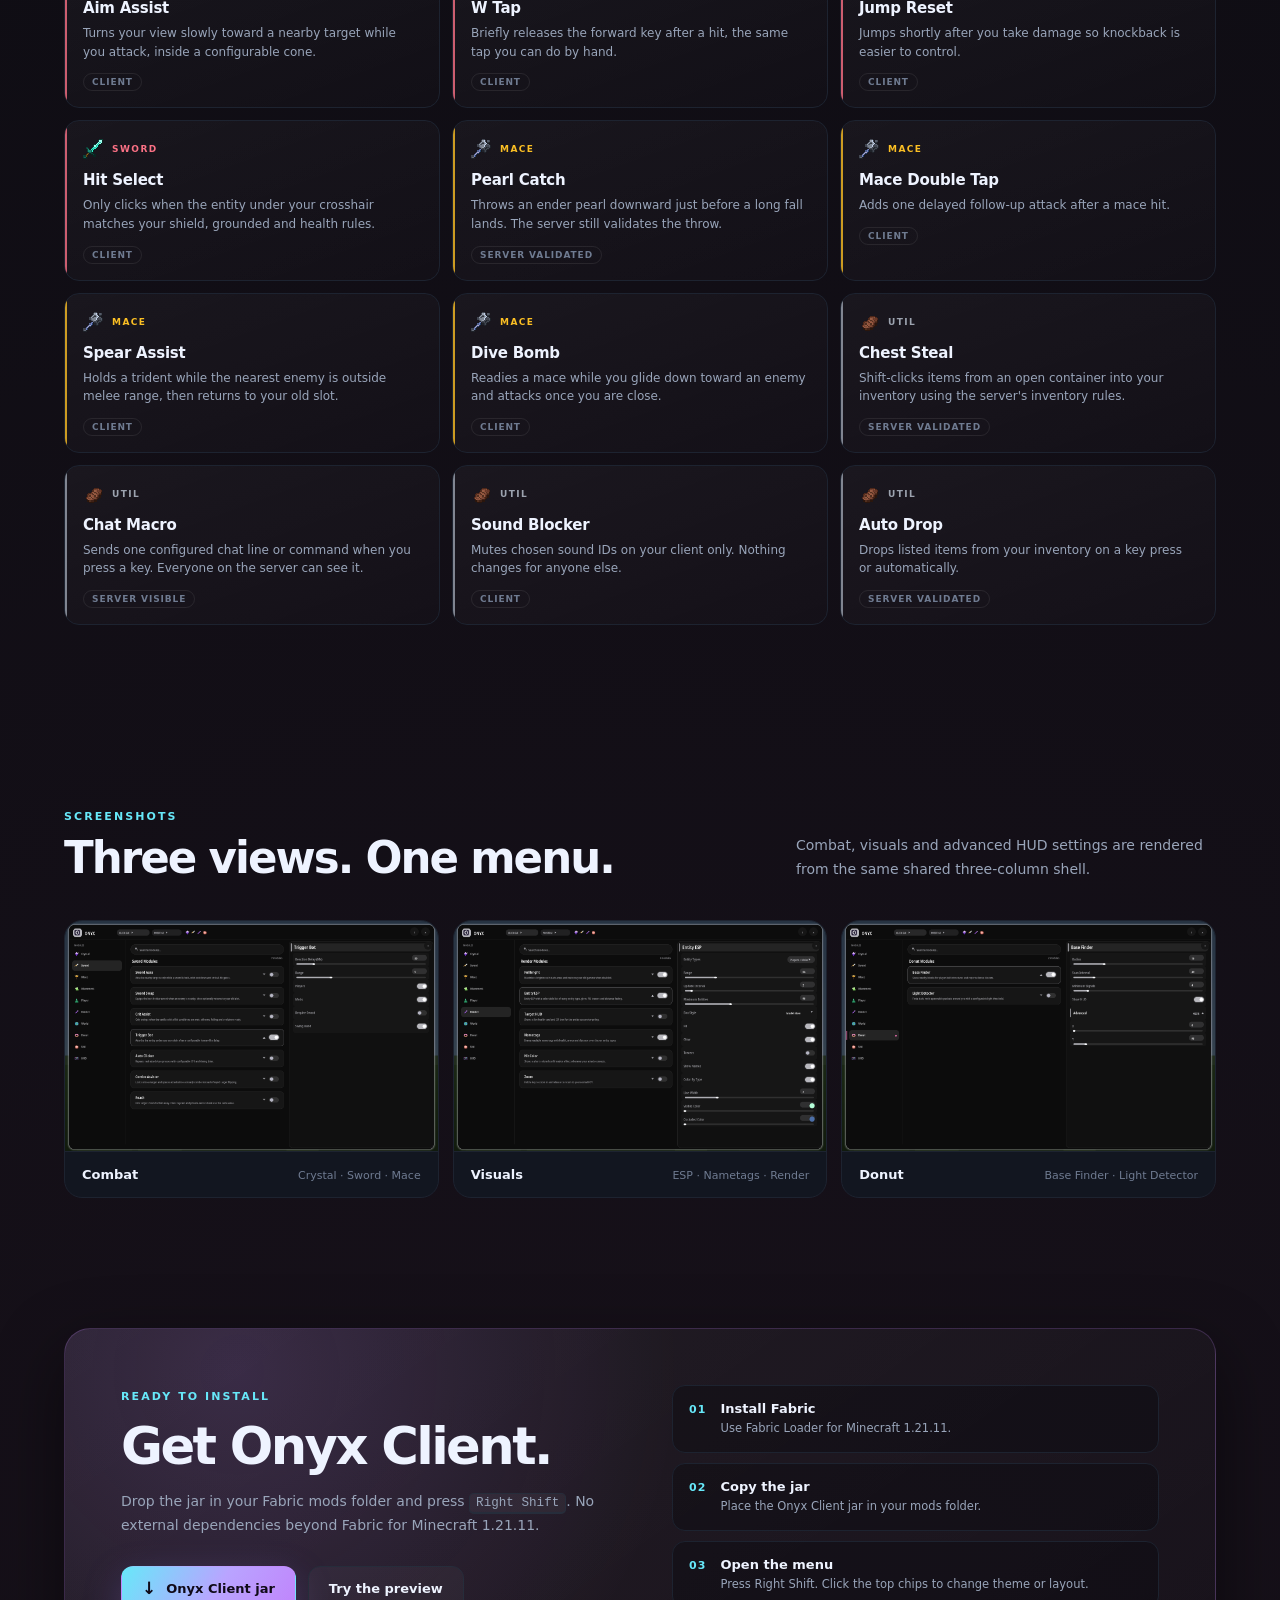
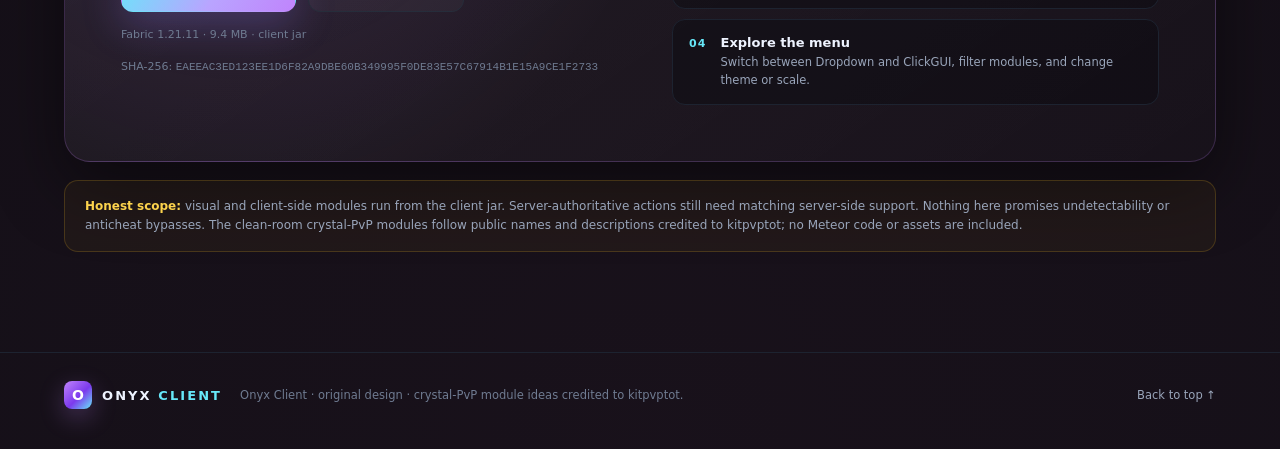
==== commit 691565c1: "Bust cache for published gallery mockups" ====
--- a/website/index.html
+++ b/website/index.html
@@ -62,7 +62,7 @@
             <span></span><span></span><span></span>
             <em>UTILMOD / CLICK GUI</em>
           </div>
-          <img src="assets/img/mockups/clickgui-flux-combat.png" alt="Onyx Client ClickGUI combat category preview">
+          <img src="assets/img/mockups/clickgui-flux-combat.png?v=750dfce" alt="Onyx Client ClickGUI combat category preview">
         </div>
         <div class="float-chip chip-a">CRYS · SWORD · MACE</div>
         <div class="float-chip chip-b">111 modules loaded</div>
@@ -145,15 +145,15 @@
 
       <div class="gallery-grid">
         <figure>
-          <img src="assets/img/mockups/clickgui-flux-combat.png" alt="Combat modules in Onyx Client" loading="lazy">
+          <img src="assets/img/mockups/clickgui-flux-combat.png?v=750dfce" alt="Combat modules in Onyx Client" loading="lazy">
           <figcaption><b>Combat</b><span>Crystal · Sword · Mace</span></figcaption>
         </figure>
         <figure>
-          <img src="assets/img/mockups/clickgui-flux-visuals-esp.png" alt="Visual modules and ESP in Onyx Client" loading="lazy">
+          <img src="assets/img/mockups/clickgui-flux-visuals-esp.png?v=750dfce" alt="Visual modules and ESP in Onyx Client" loading="lazy">
           <figcaption><b>Visuals</b><span>ESP · Nametags · Render</span></figcaption>
         </figure>
         <figure>
-          <img src="assets/img/mockups/clickgui-flux-hud-advanced.png" alt="Donut Base Finder settings in Onyx Client" loading="lazy">
+          <img src="assets/img/mockups/clickgui-flux-hud-advanced.png?v=750dfce" alt="Donut Base Finder settings in Onyx Client" loading="lazy">
           <figcaption><b>Donut</b><span>Base Finder · Light Detector</span></figcaption>
         </figure>
       </div>
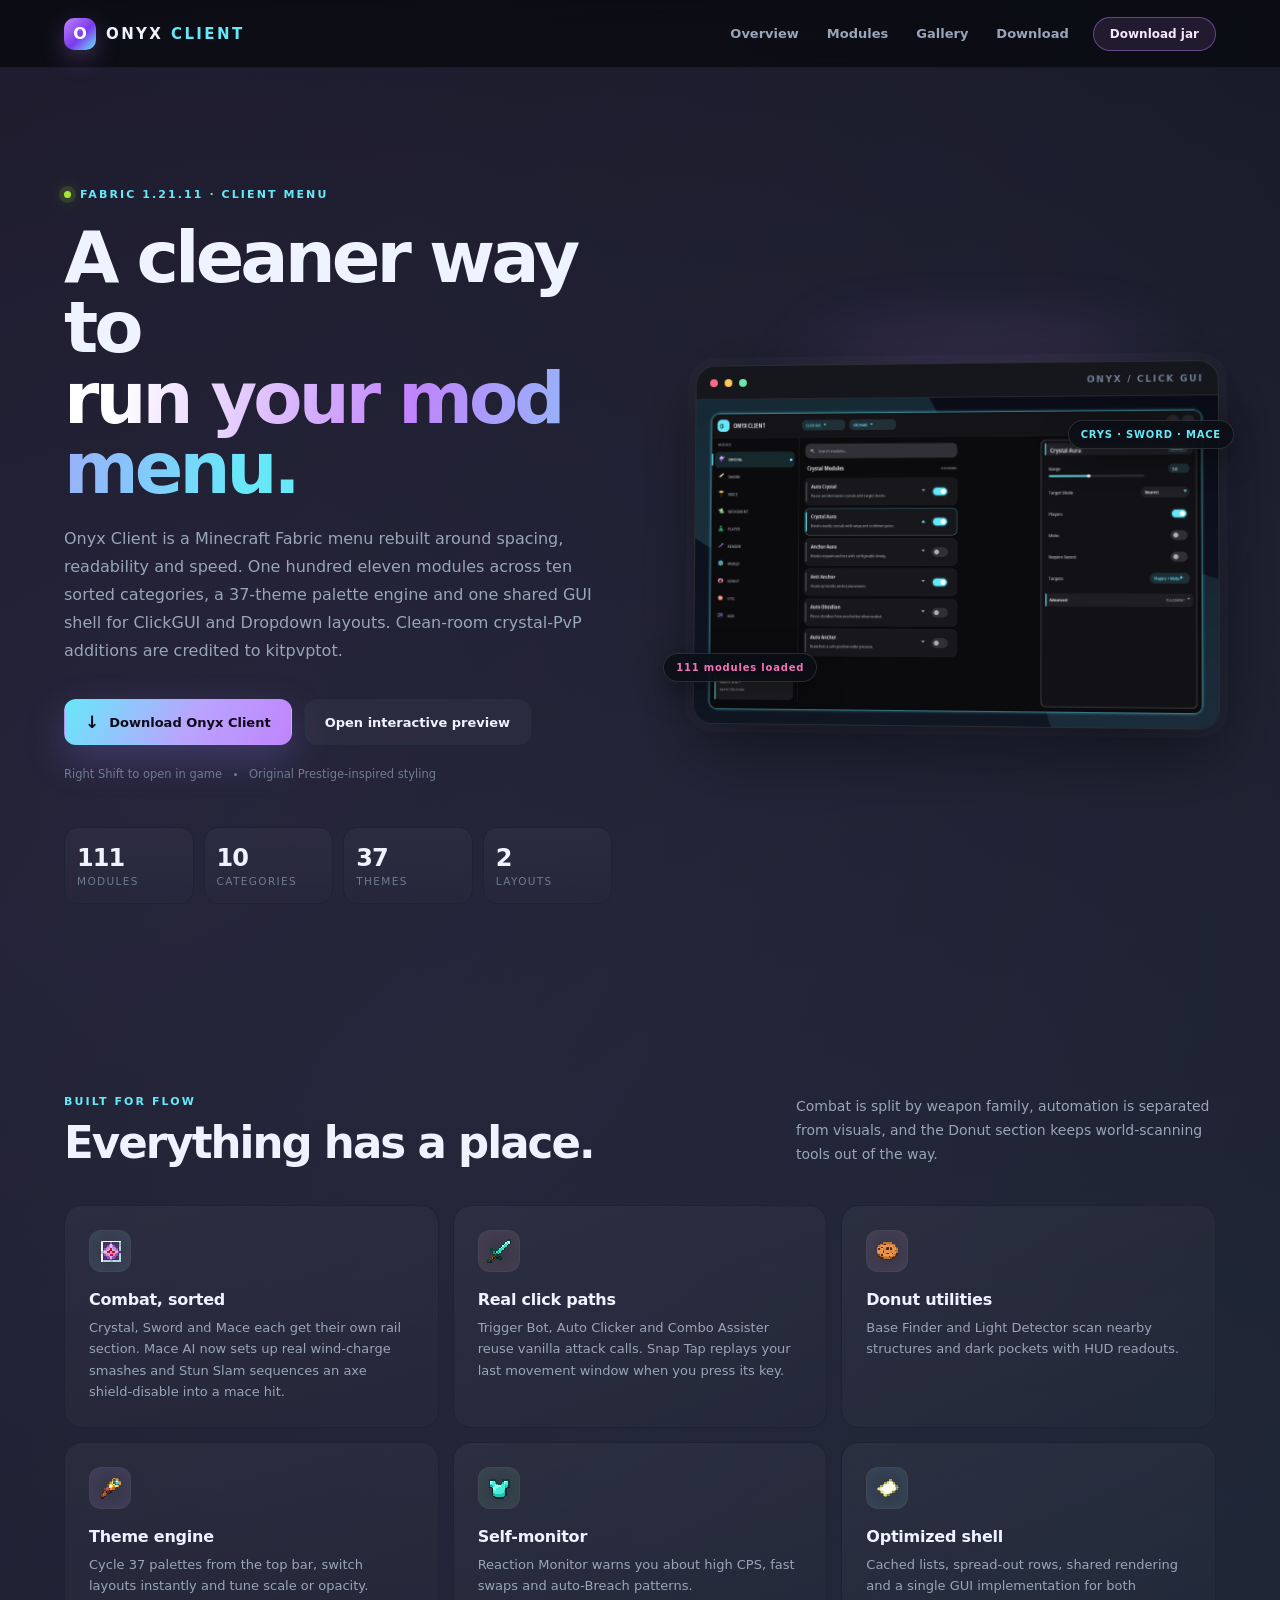
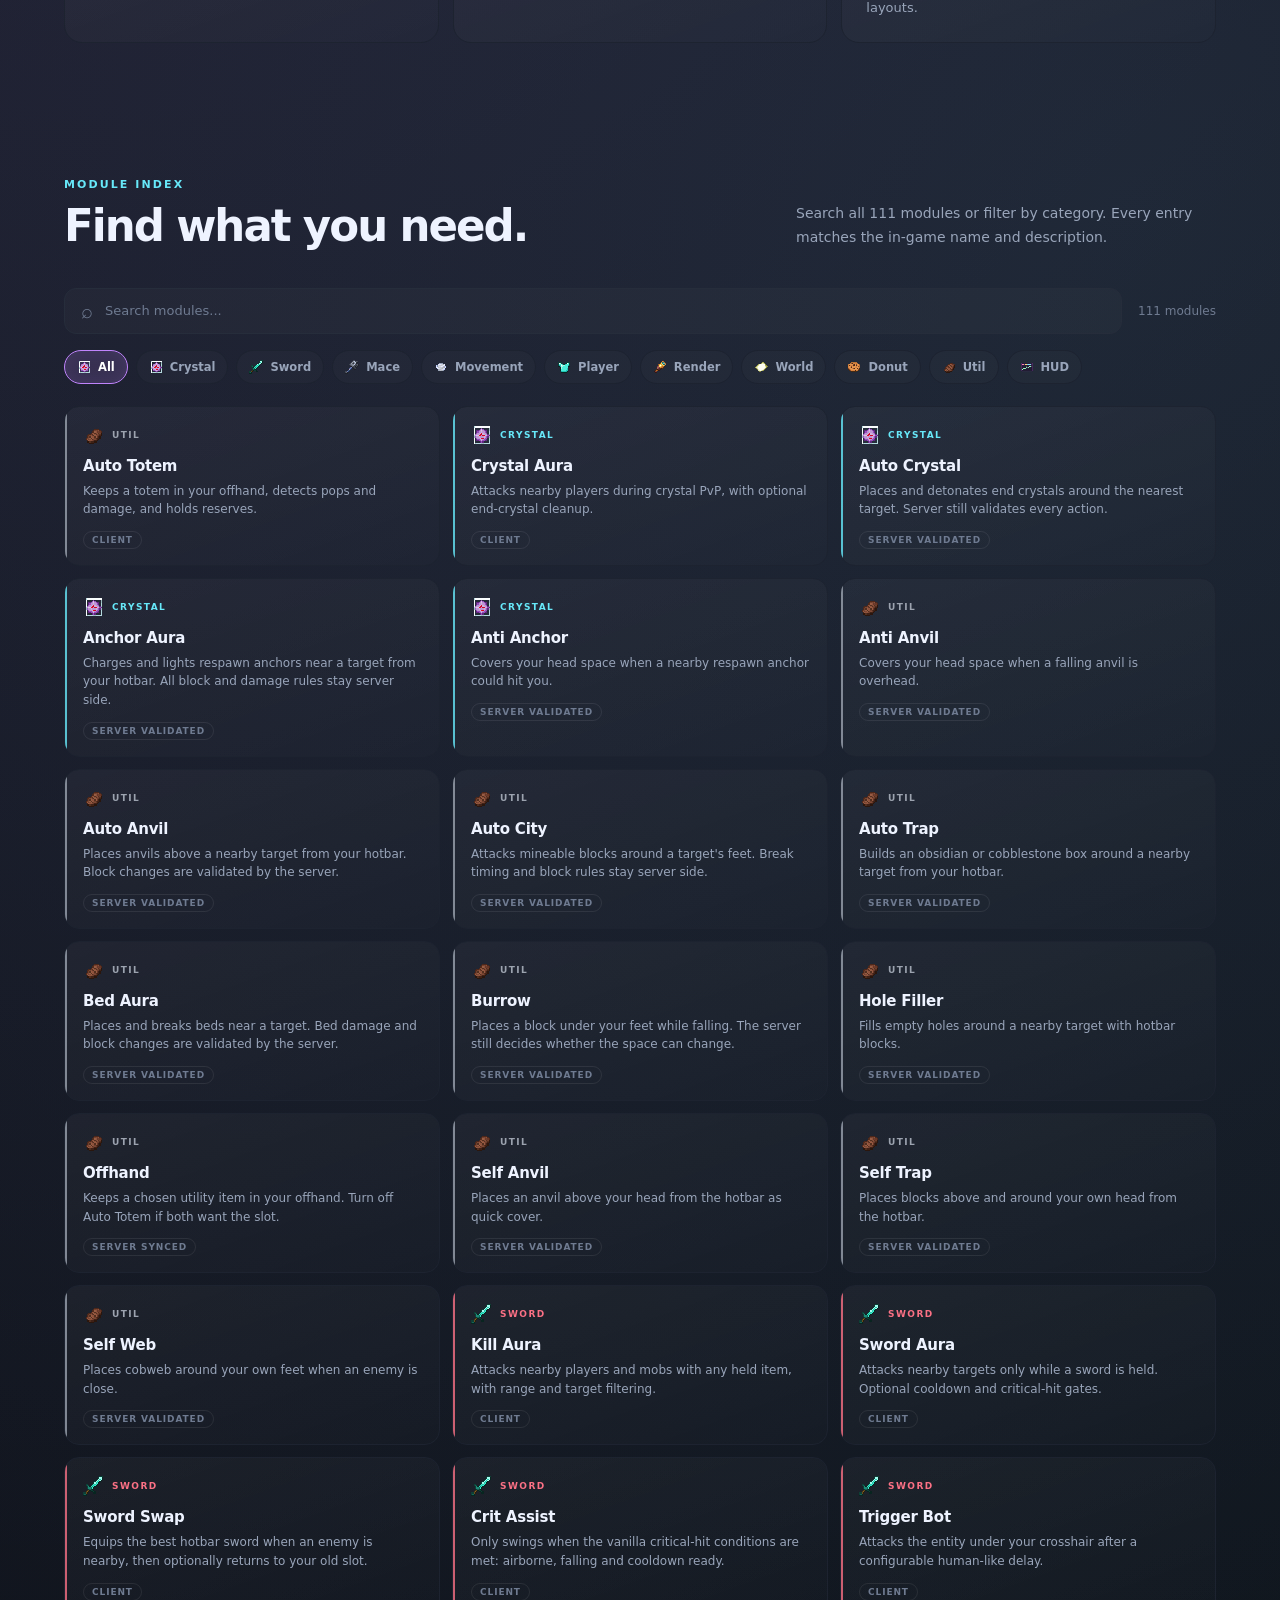
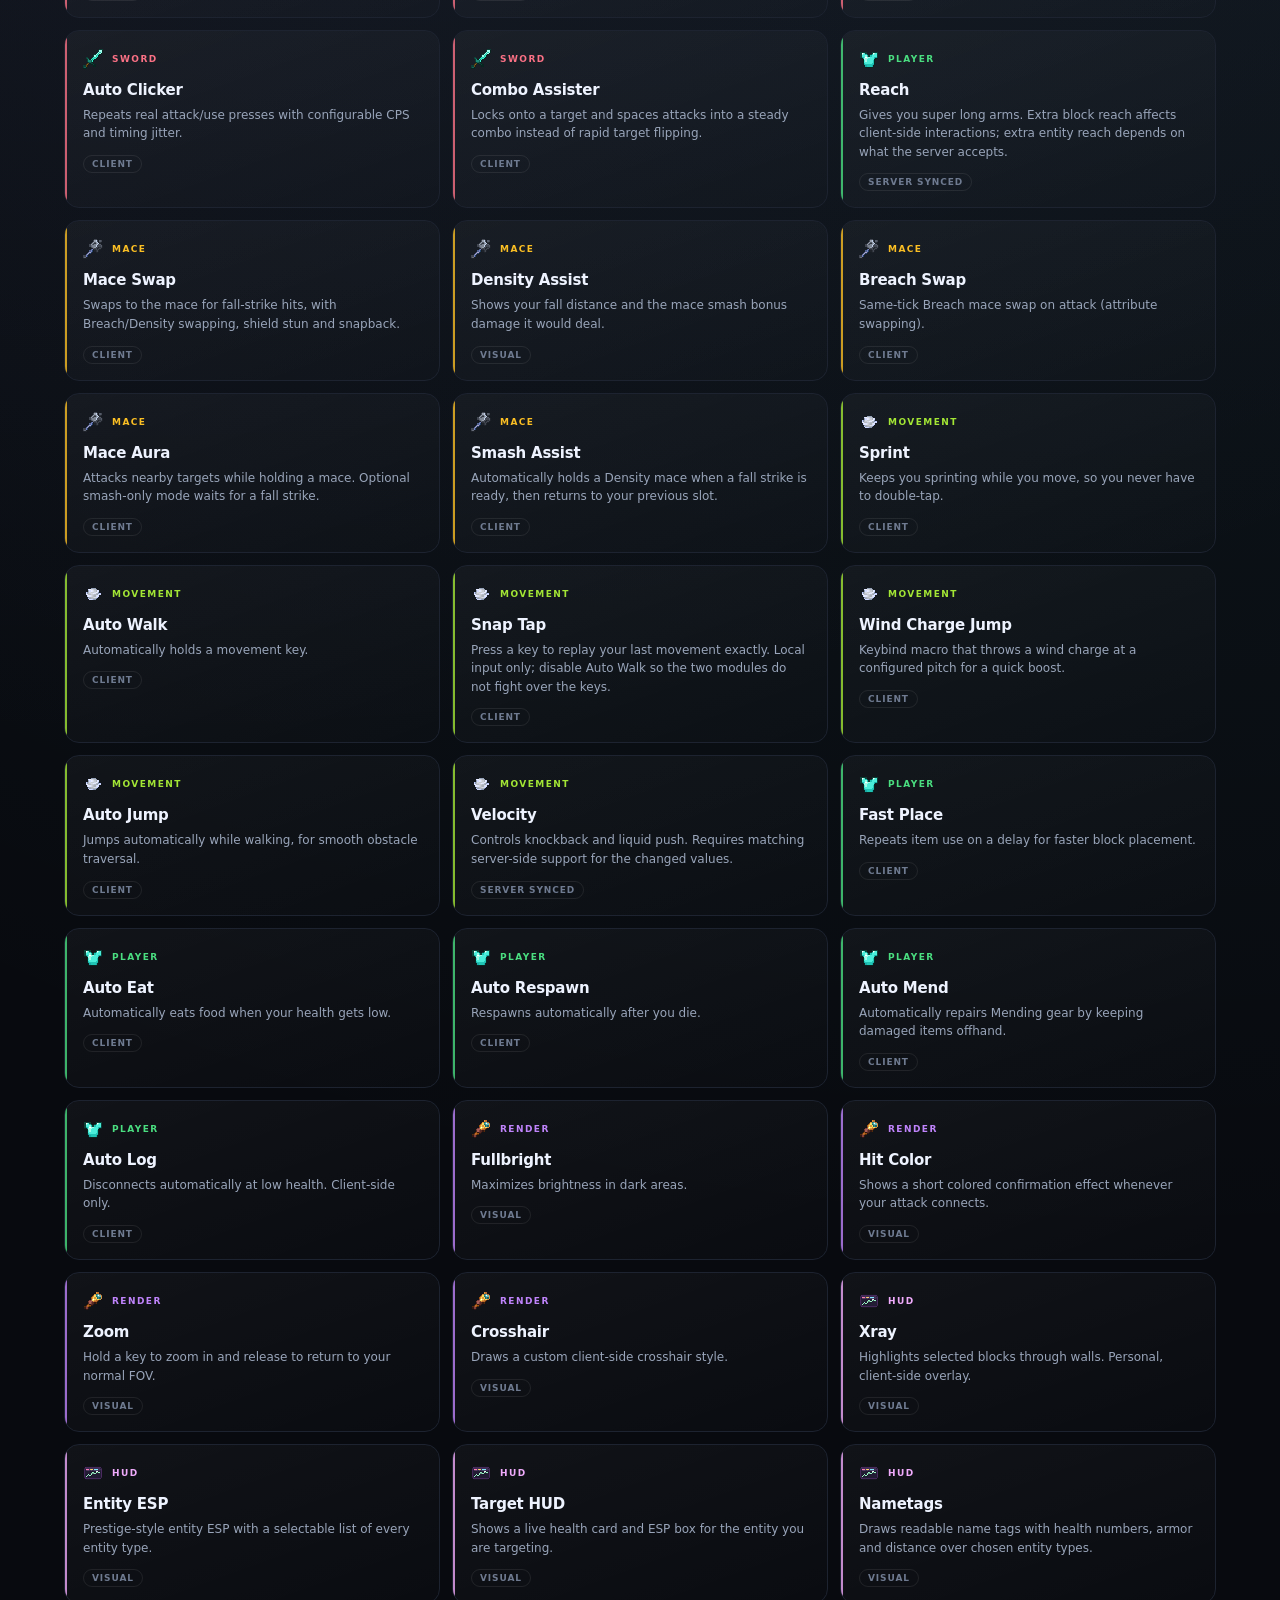
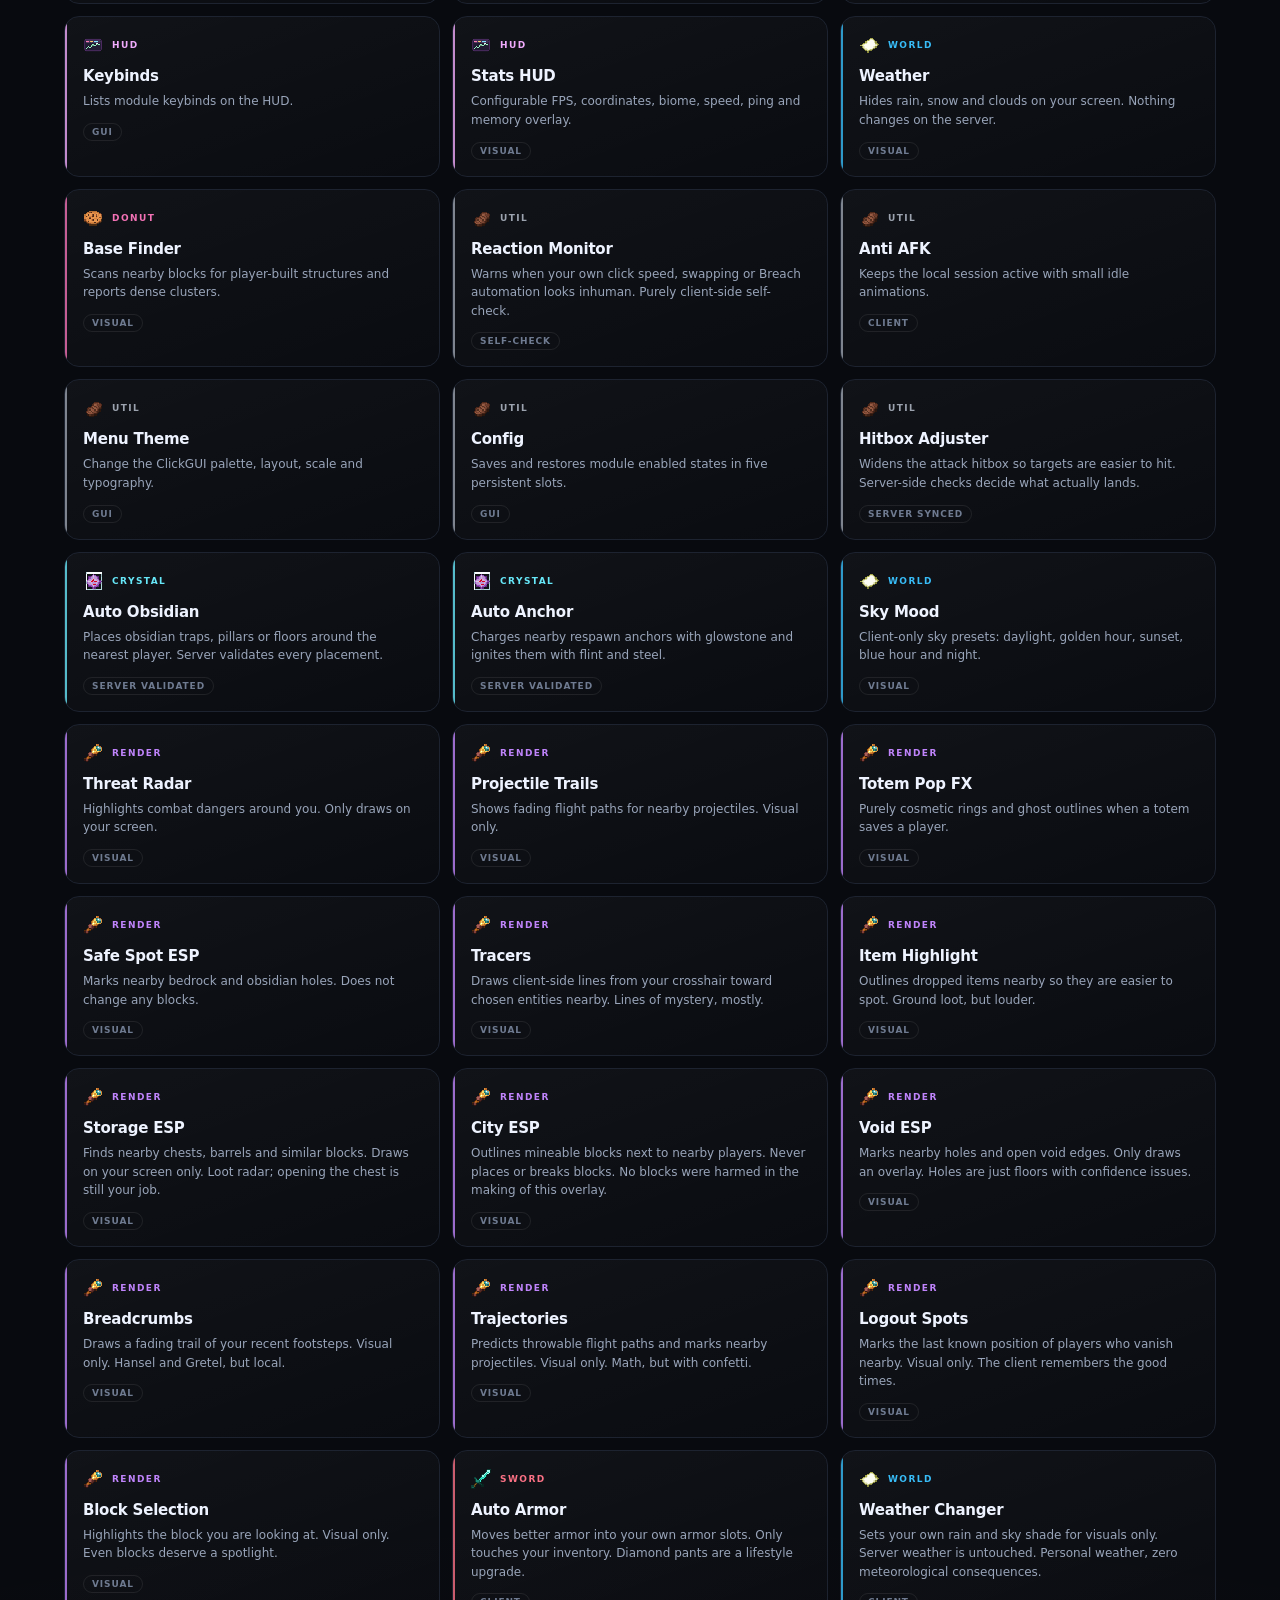
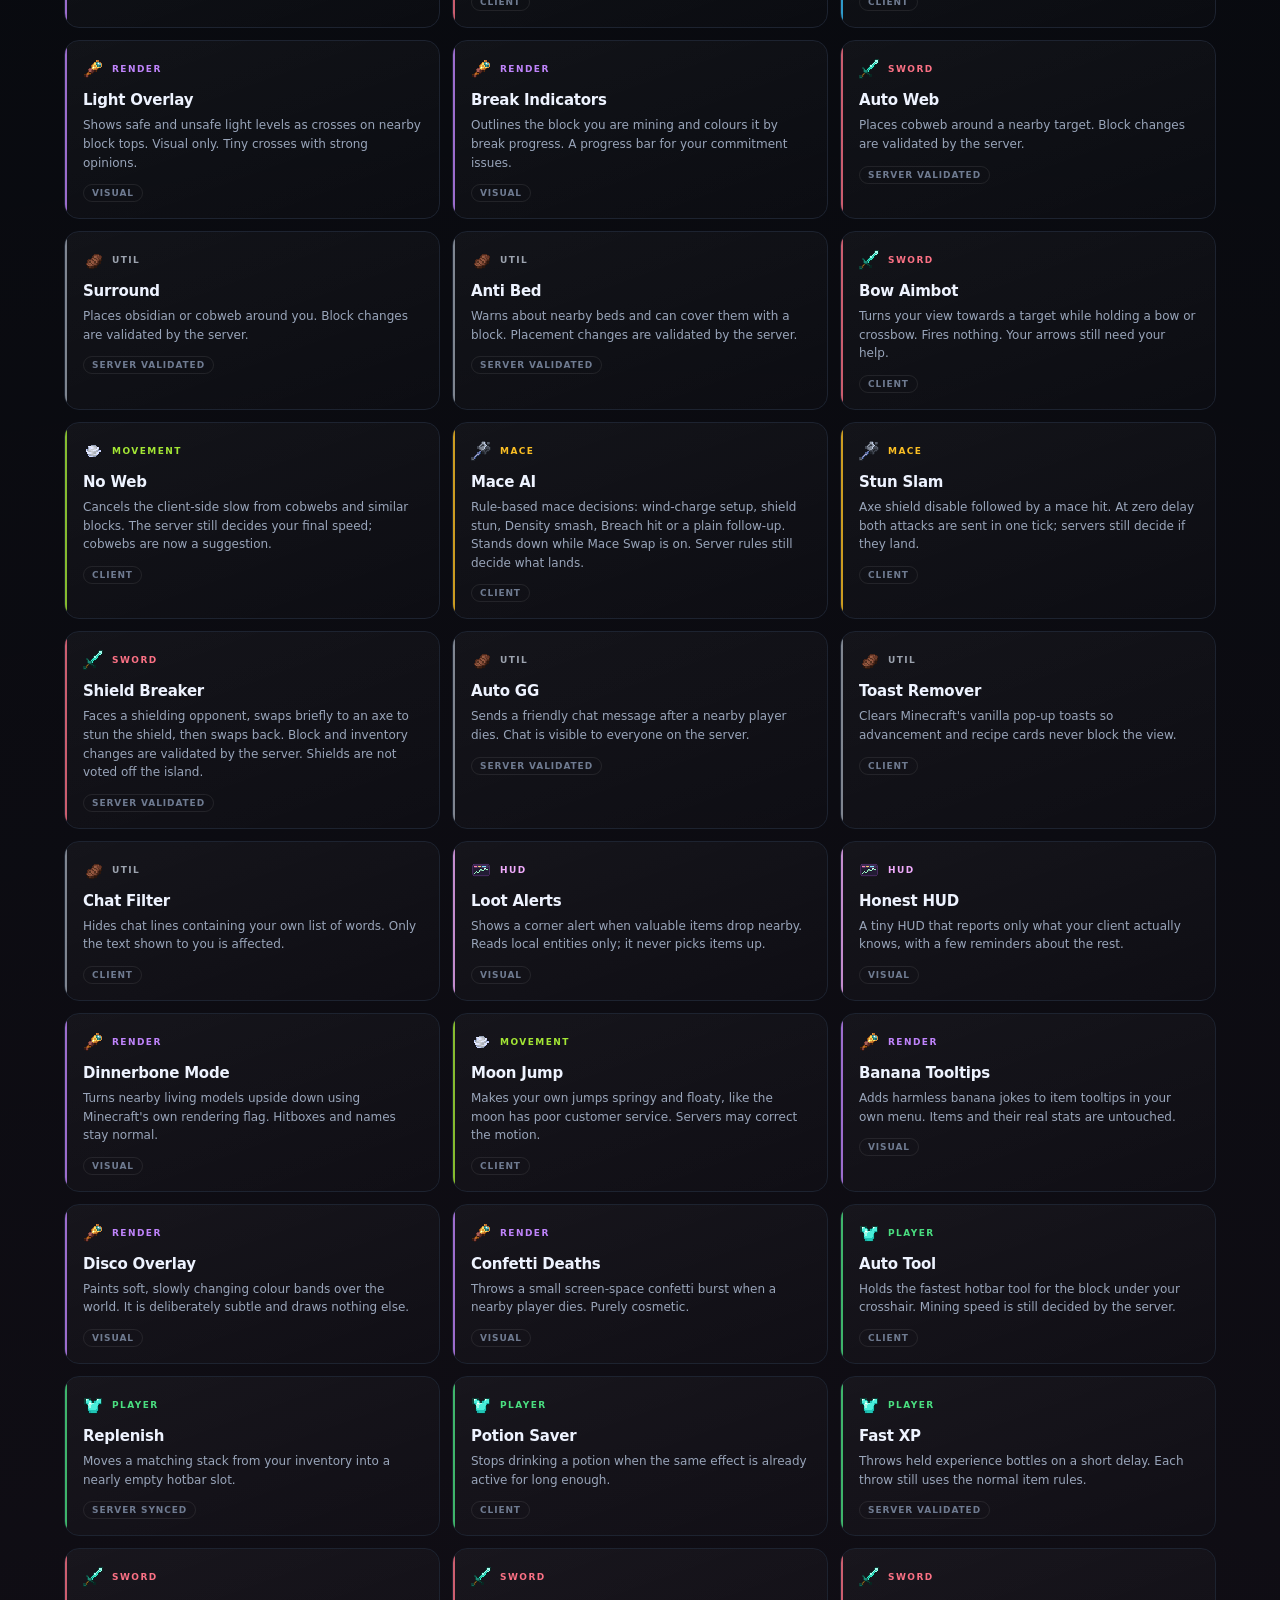
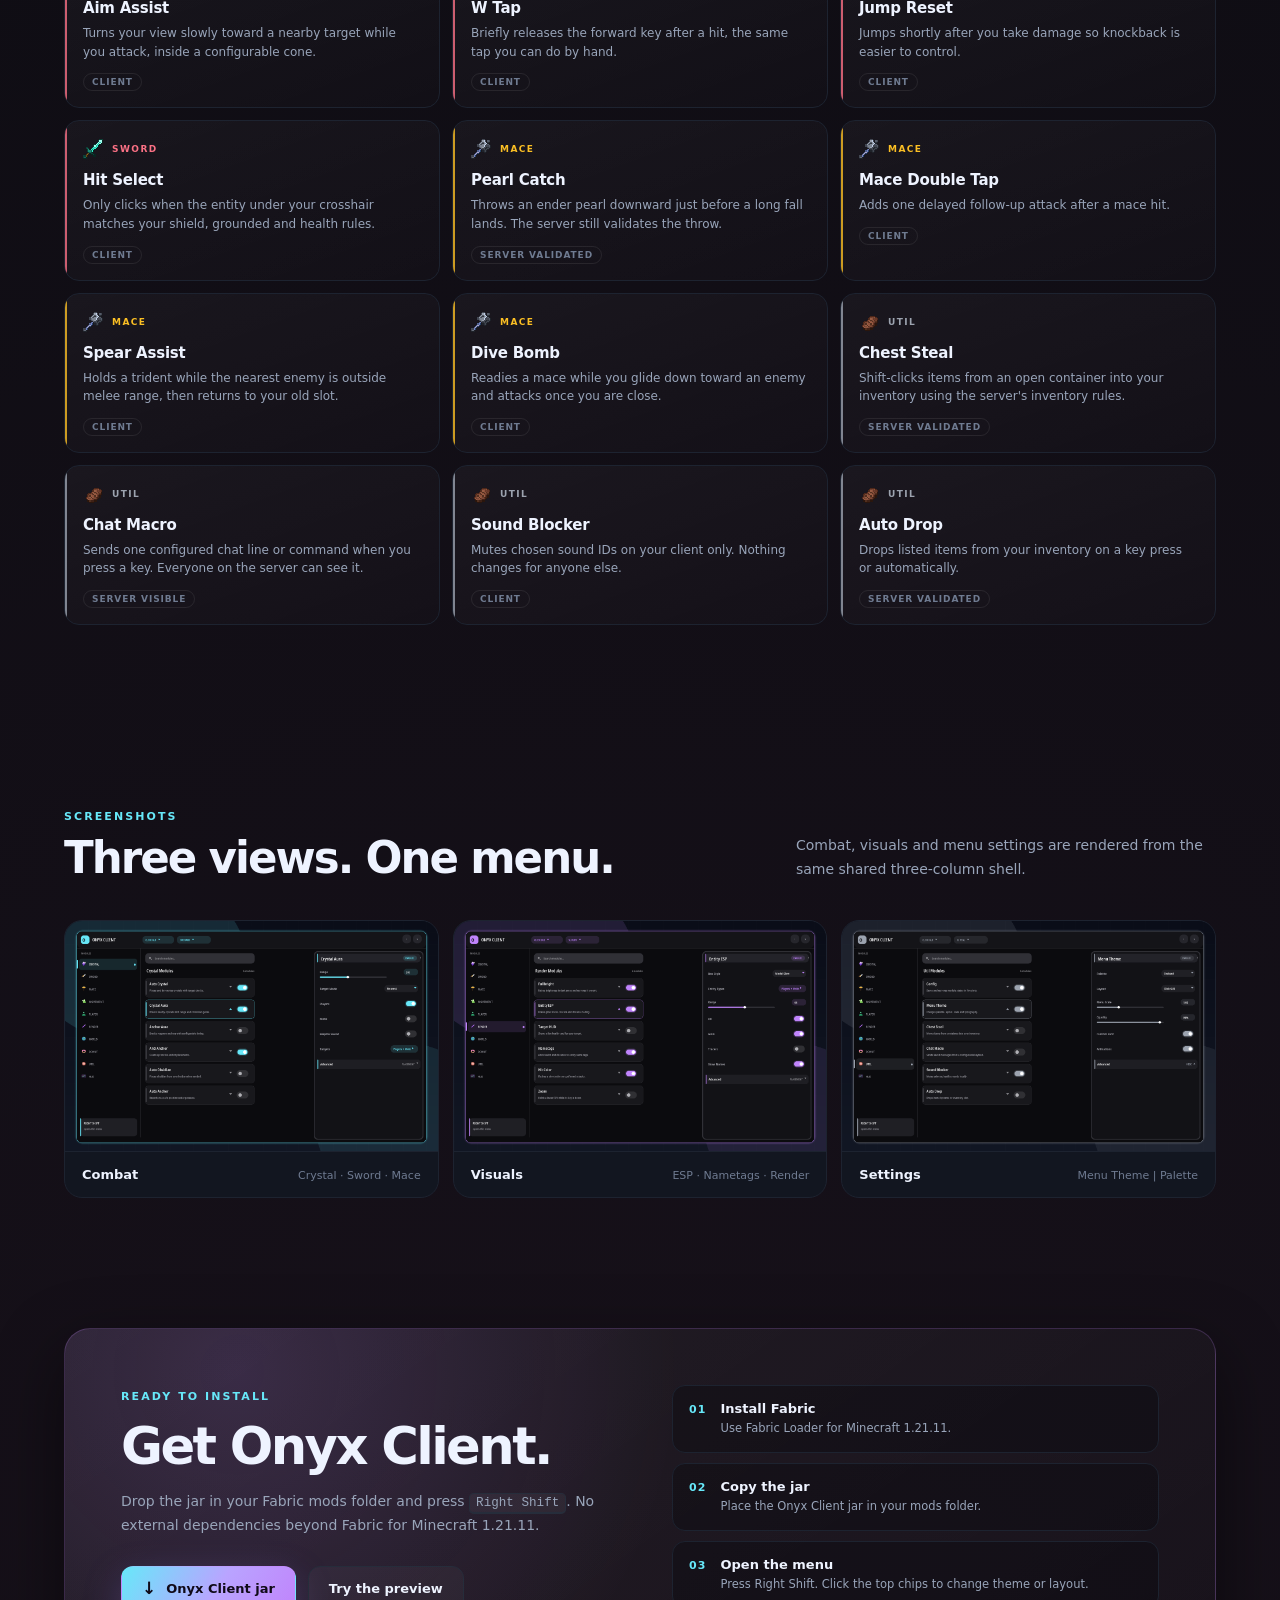
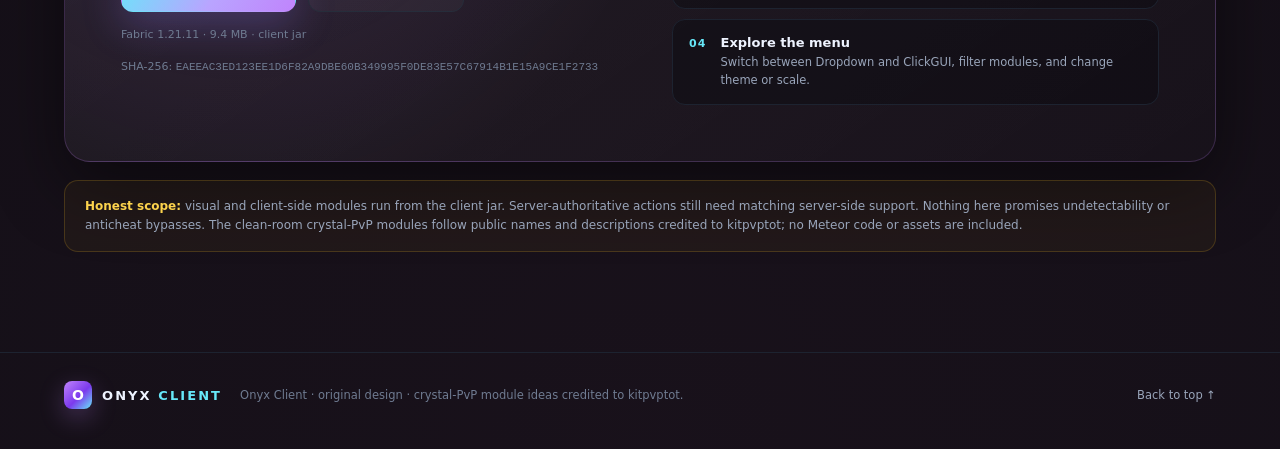
==== commit ed552114: "Add fresh Onyx site mockups and wire gallery to them" ====
--- a/website/index.html
+++ b/website/index.html
@@ -60,9 +60,9 @@
         <div class="screen-frame">
           <div class="screen-bar">
             <span></span><span></span><span></span>
-            <em>UTILMOD / CLICK GUI</em>
+            <em>ONYX / CLICK GUI</em>
           </div>
-          <img src="assets/img/mockups/clickgui-flux-combat.png?v=750dfce" alt="Onyx Client ClickGUI combat category preview">
+          <img src="assets/img/mockups/onyx-combat.png" alt="Onyx Client ClickGUI combat category preview">
         </div>
         <div class="float-chip chip-a">CRYS · SWORD · MACE</div>
         <div class="float-chip chip-b">111 modules loaded</div>
@@ -140,21 +140,21 @@
           <span class="kicker">SCREENSHOTS</span>
           <h2>Three views. One menu.</h2>
         </div>
-        <p>Combat, visuals and advanced HUD settings are rendered from the same shared three-column shell.</p>
+        <p>Combat, visuals and menu settings are rendered from the same shared three-column shell.</p>
       </div>
 
       <div class="gallery-grid">
         <figure>
-          <img src="assets/img/mockups/clickgui-flux-combat.png?v=750dfce" alt="Combat modules in Onyx Client" loading="lazy">
+          <img src="assets/img/mockups/onyx-combat.png" alt="Combat modules in Onyx Client" loading="lazy">
           <figcaption><b>Combat</b><span>Crystal · Sword · Mace</span></figcaption>
         </figure>
         <figure>
-          <img src="assets/img/mockups/clickgui-flux-visuals-esp.png?v=750dfce" alt="Visual modules and ESP in Onyx Client" loading="lazy">
+          <img src="assets/img/mockups/onyx-visuals.png" alt="Visual modules and ESP in Onyx Client" loading="lazy">
           <figcaption><b>Visuals</b><span>ESP · Nametags · Render</span></figcaption>
         </figure>
         <figure>
-          <img src="assets/img/mockups/clickgui-flux-hud-advanced.png?v=750dfce" alt="Donut Base Finder settings in Onyx Client" loading="lazy">
-          <figcaption><b>Donut</b><span>Base Finder · Light Detector</span></figcaption>
+          <img src="assets/img/mockups/onyx-settings.png" alt="Menu Theme settings in Onyx Client" loading="lazy">
+          <figcaption><b>Settings</b><span>Menu Theme | Palette</span></figcaption>
         </figure>
       </div>
     </section>
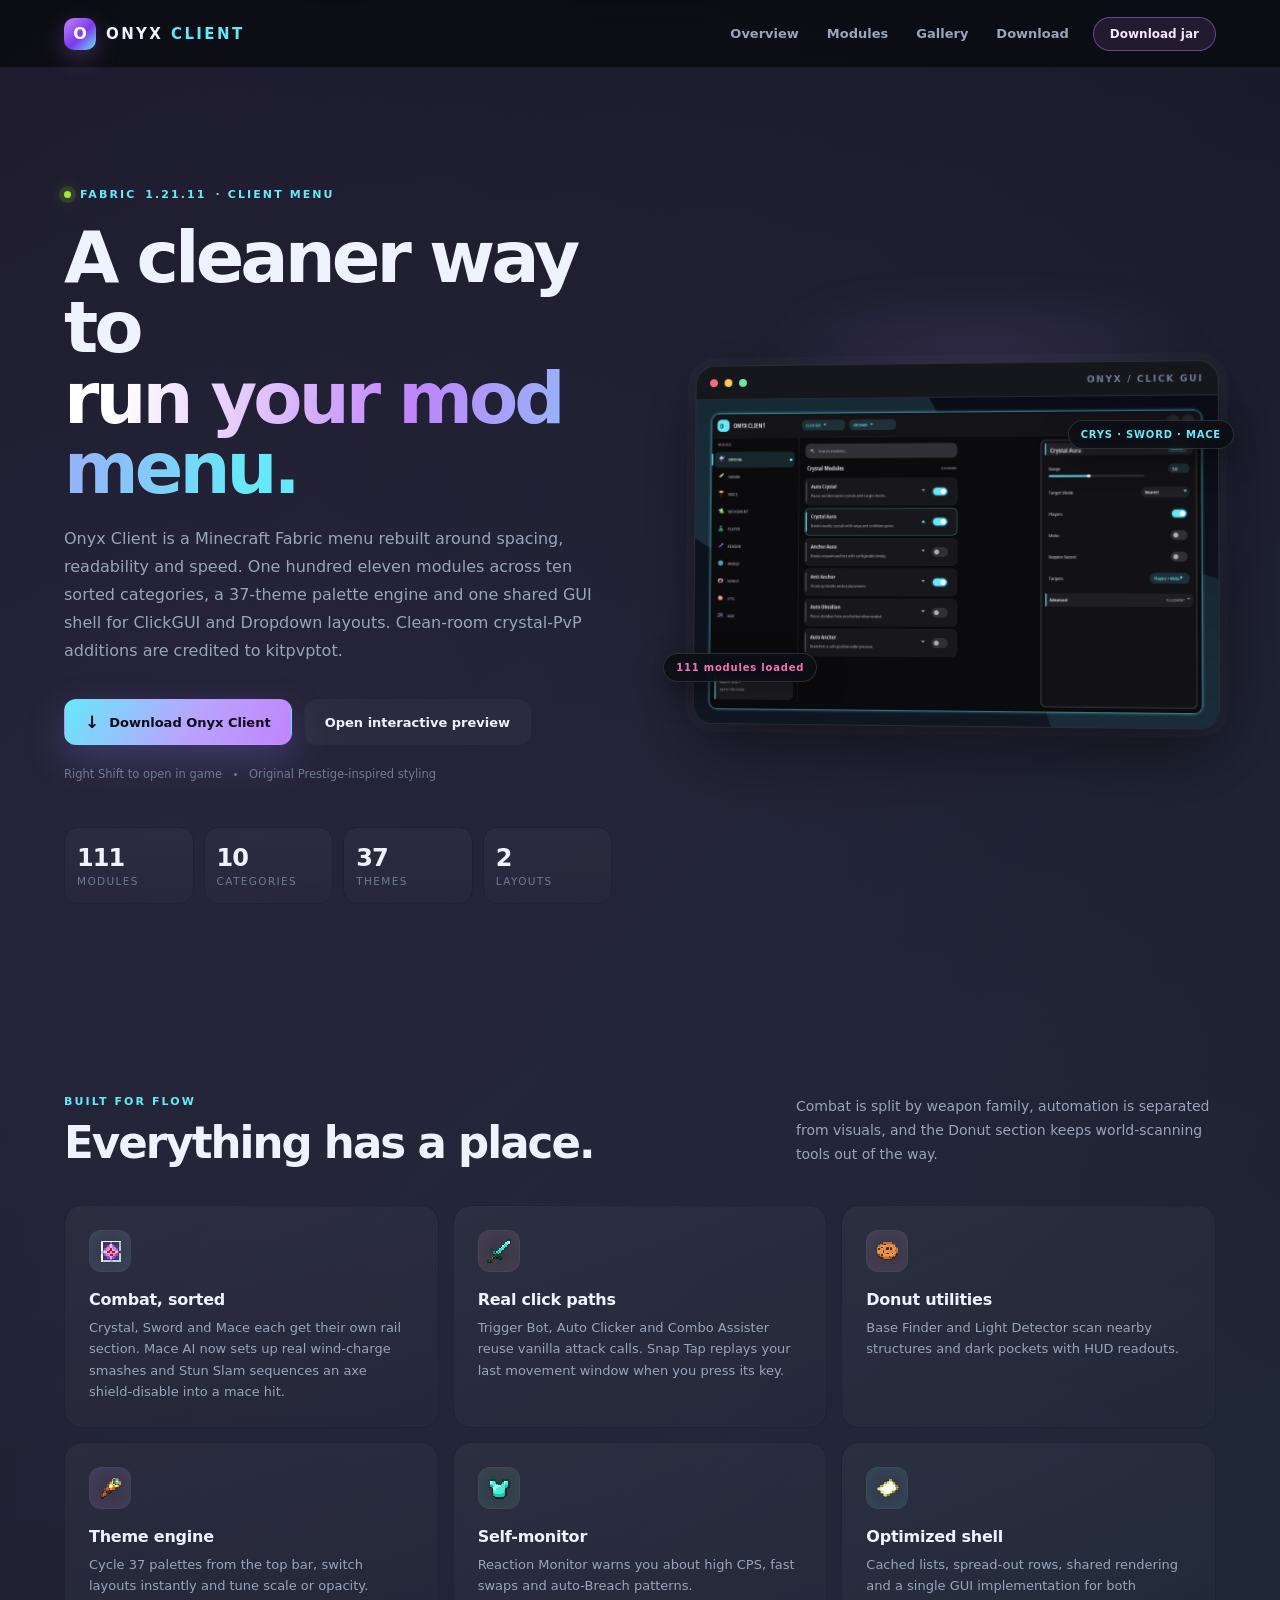
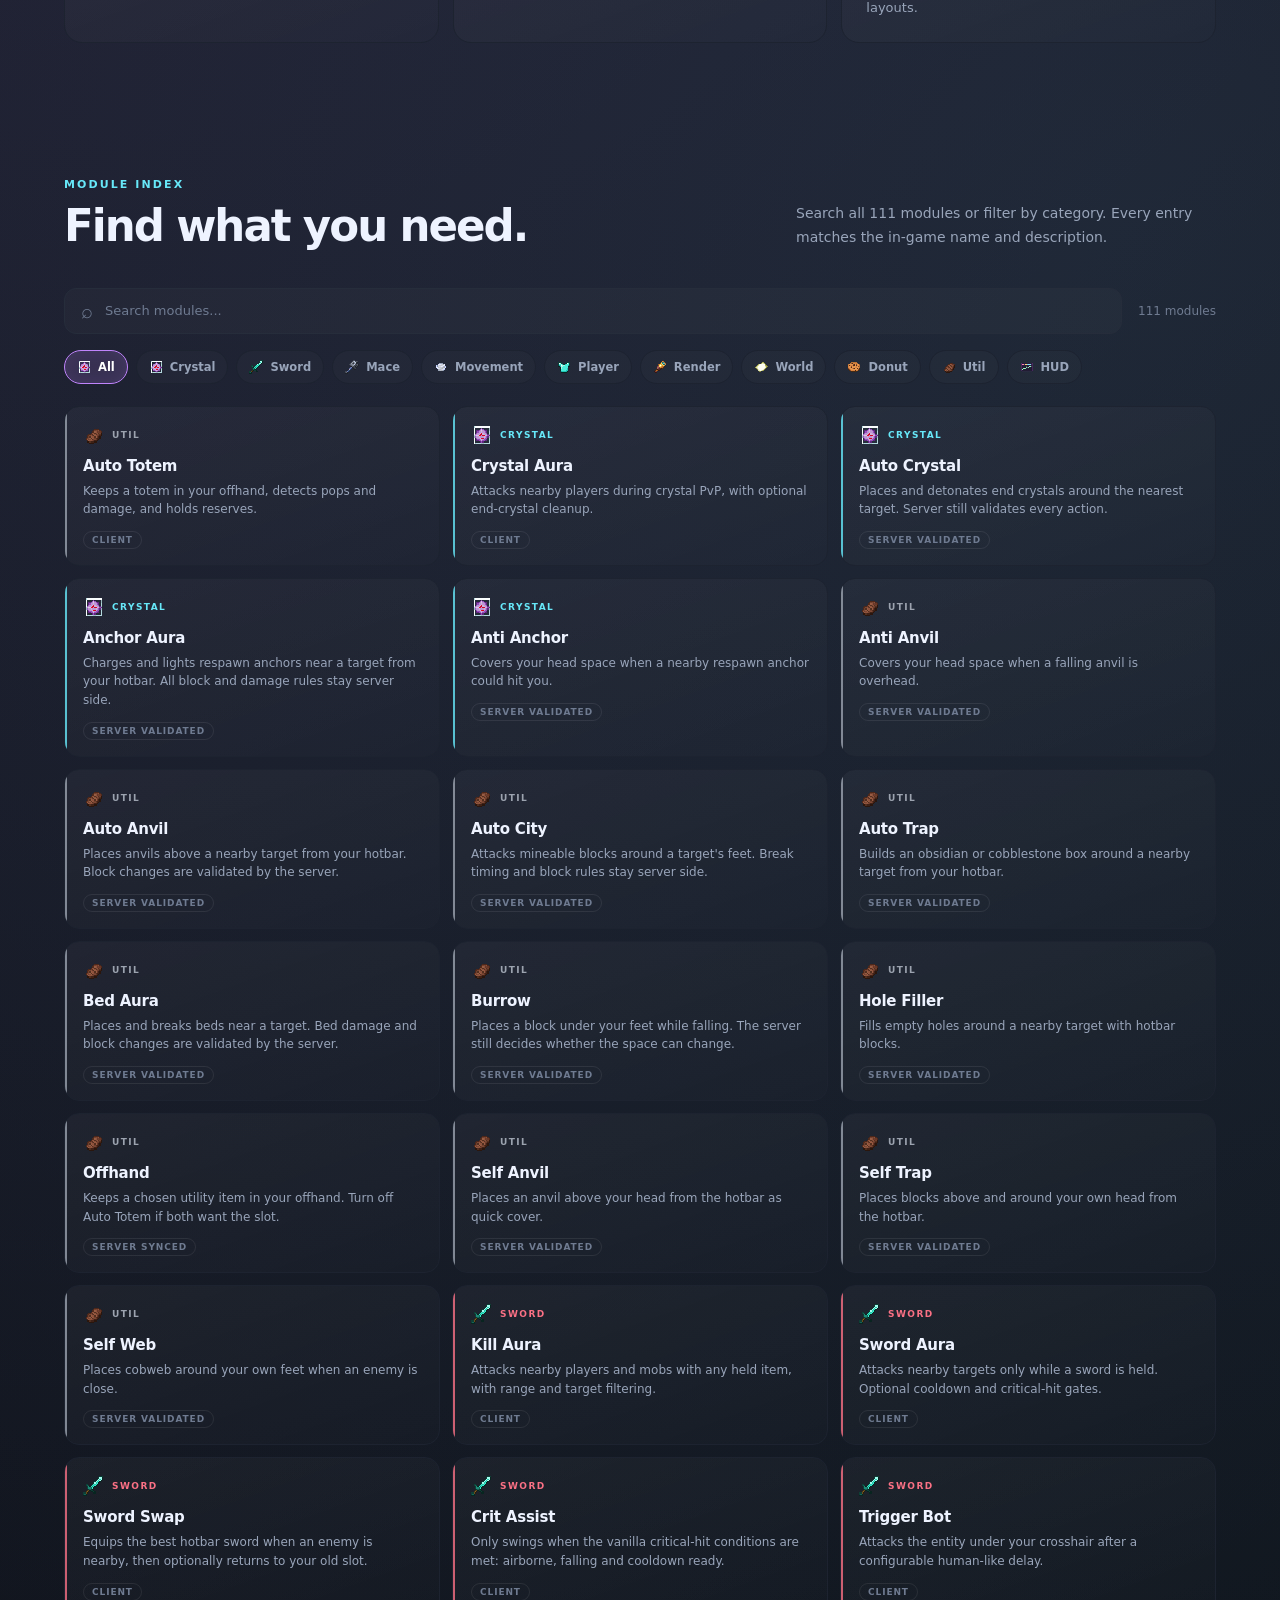
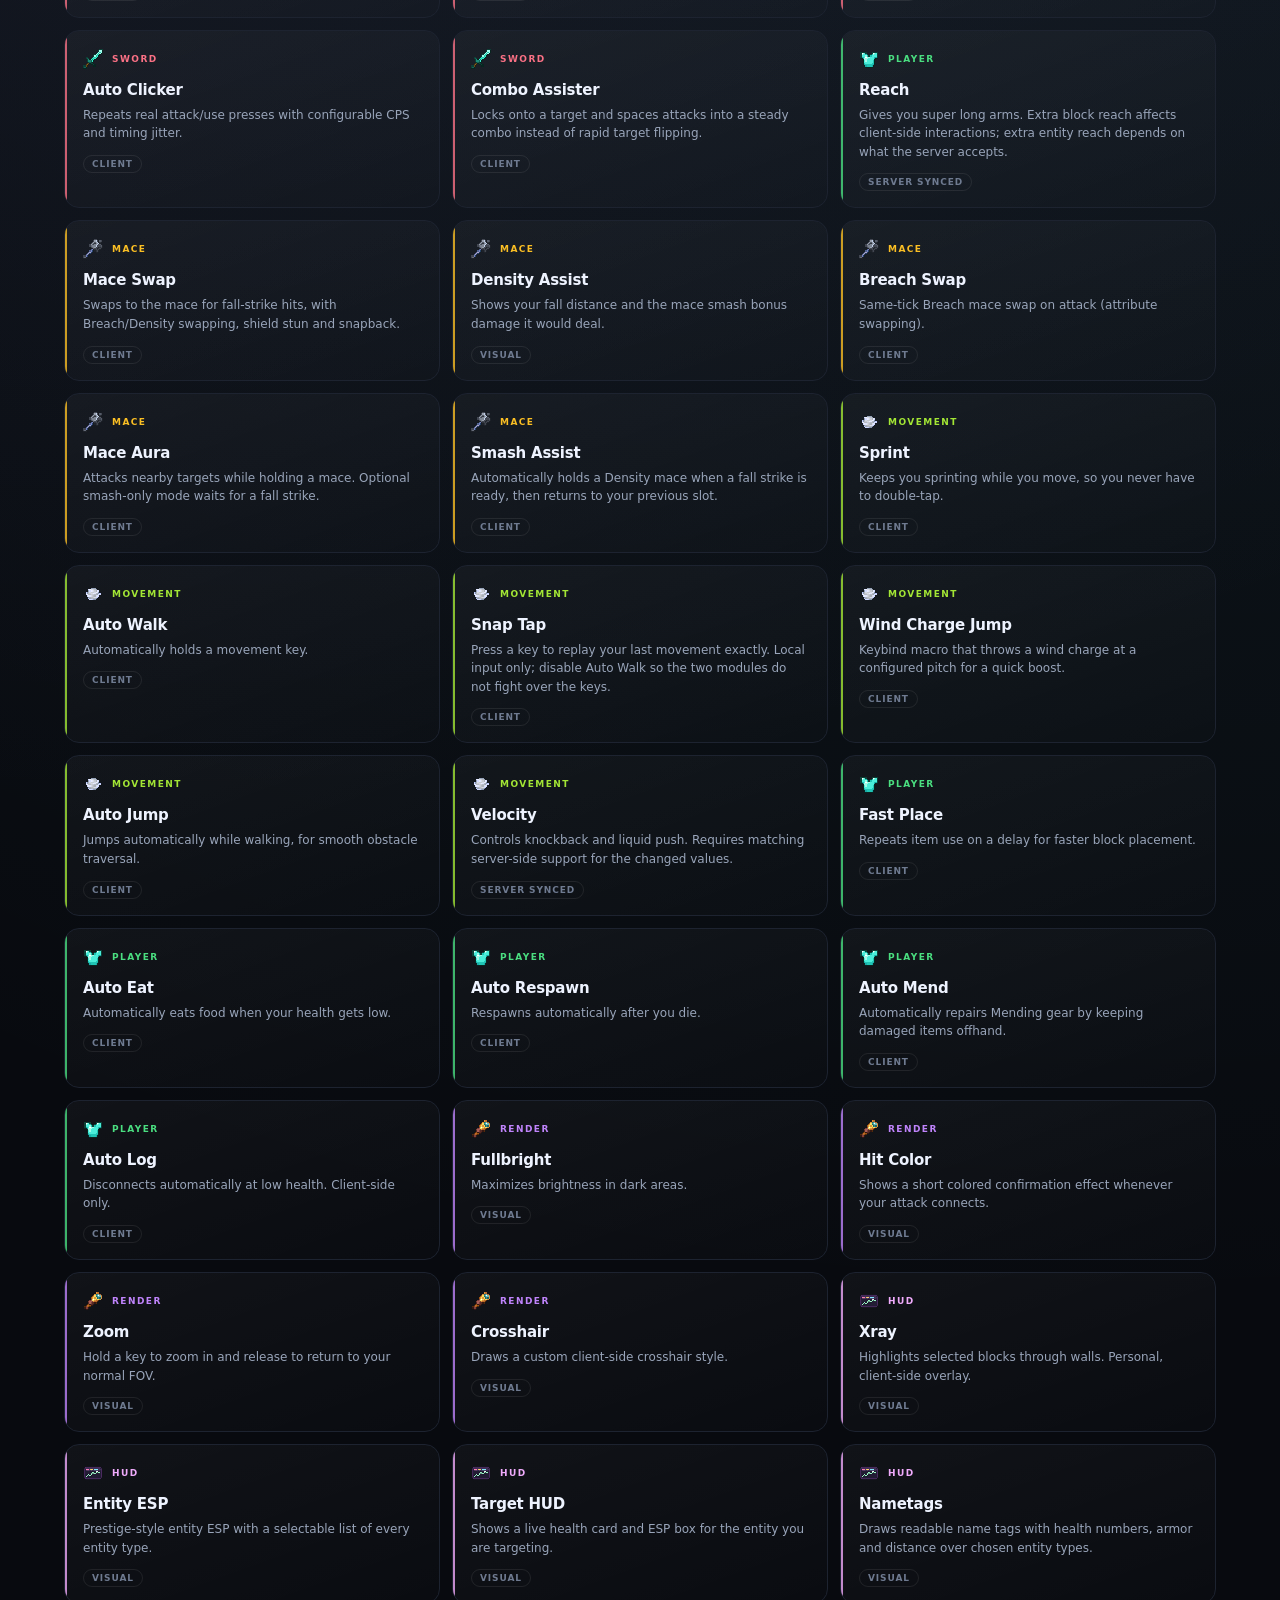
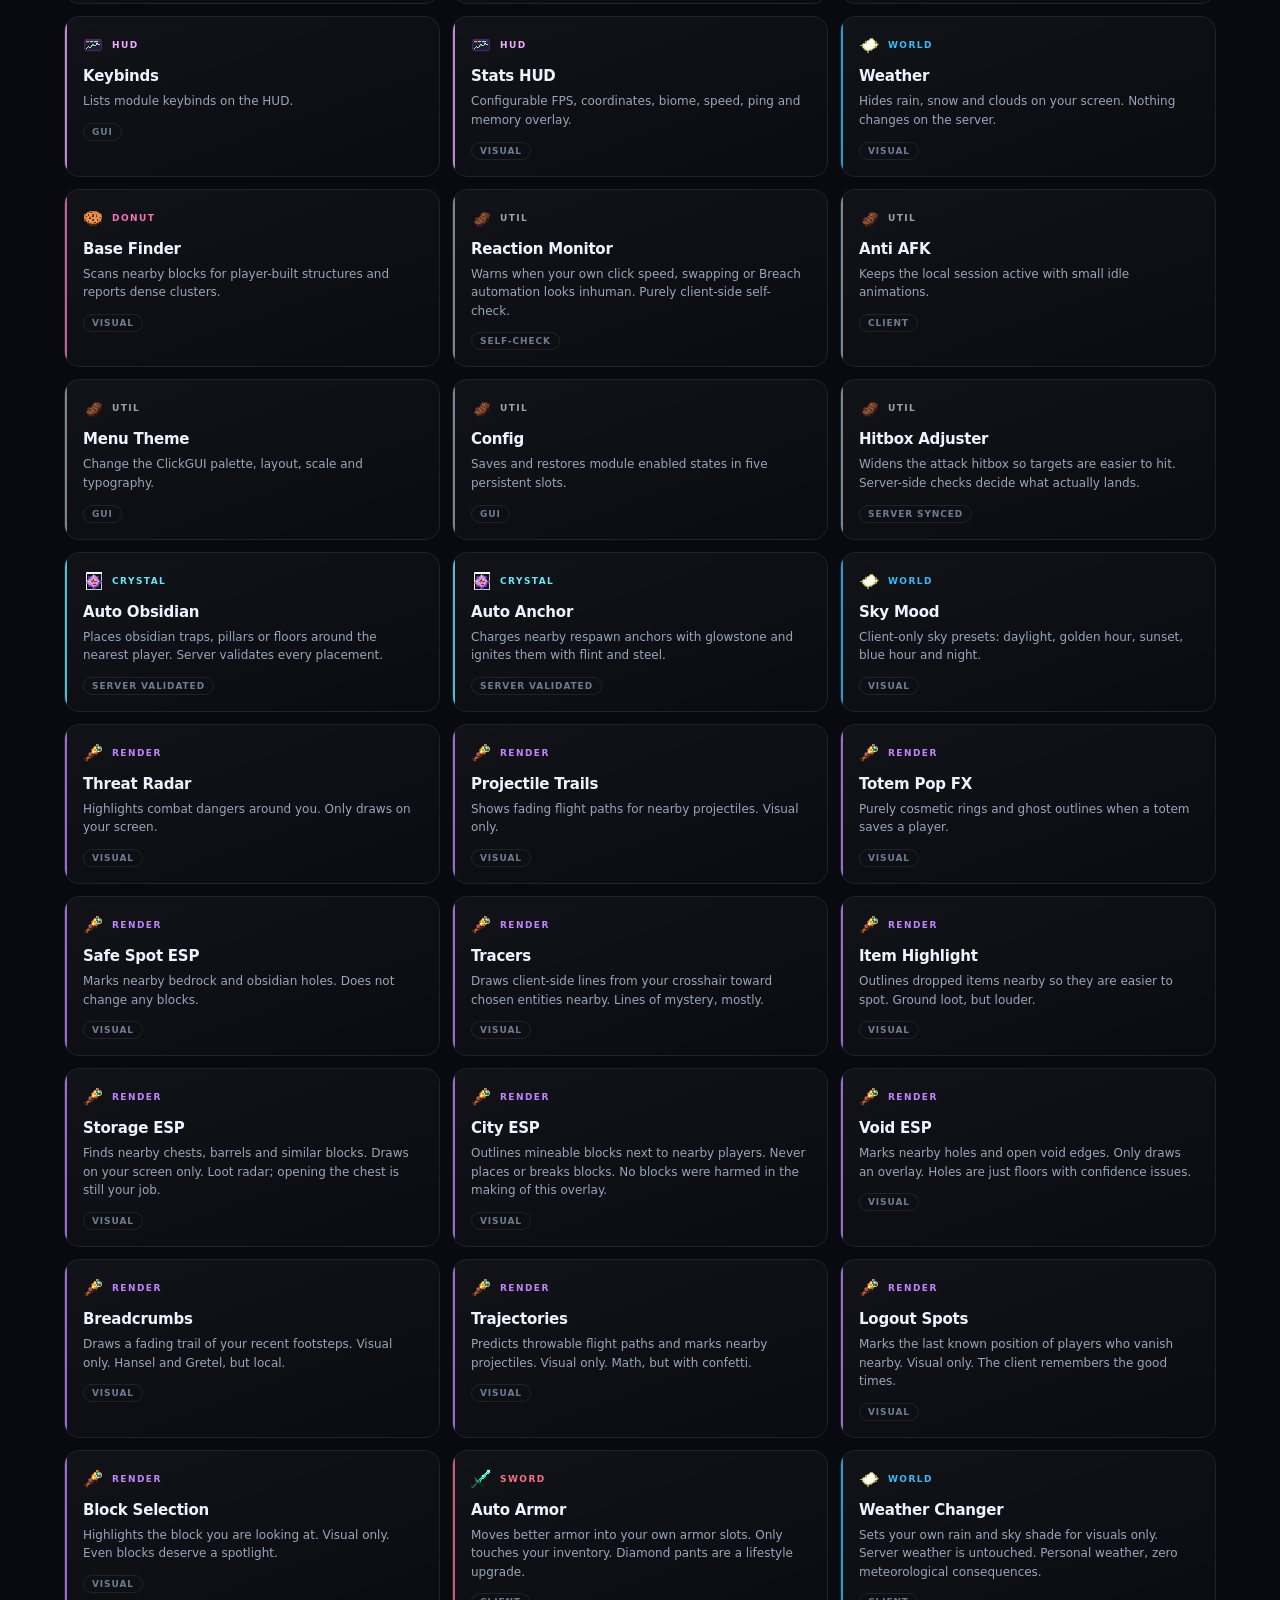
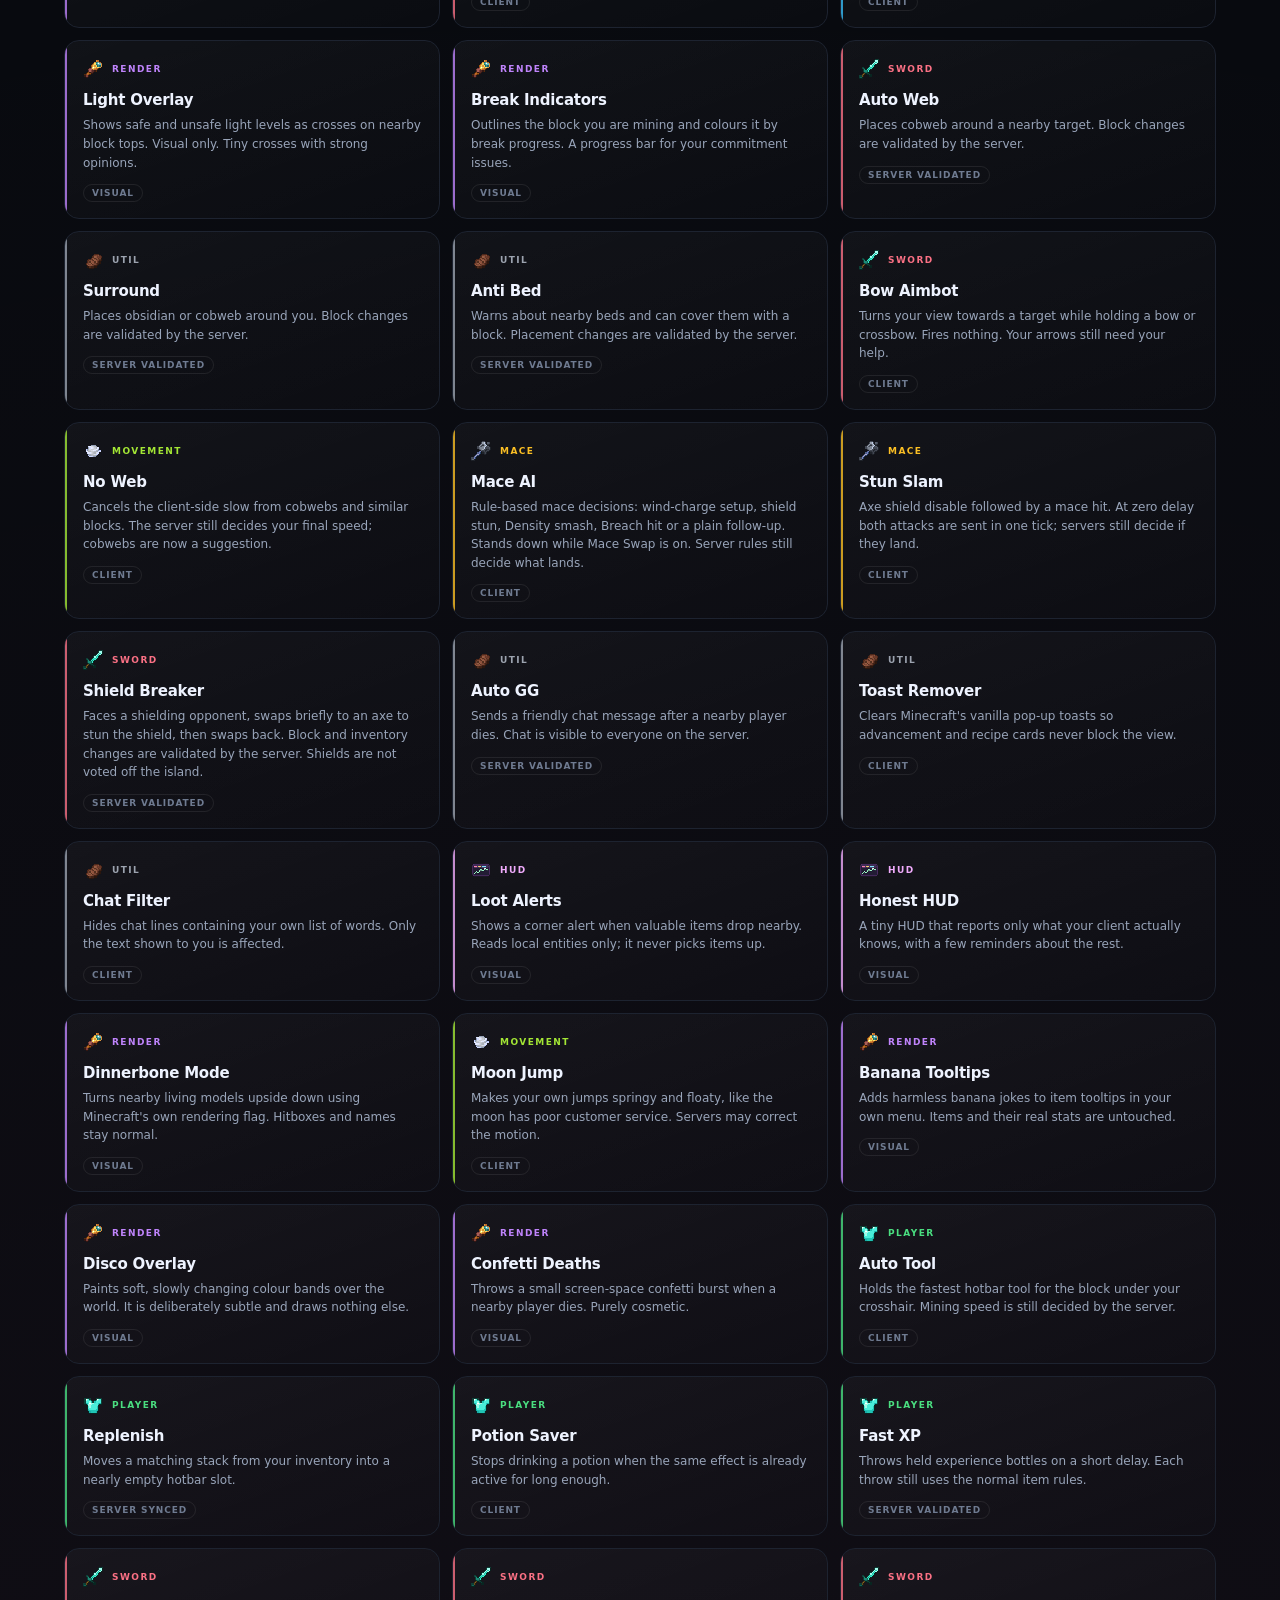
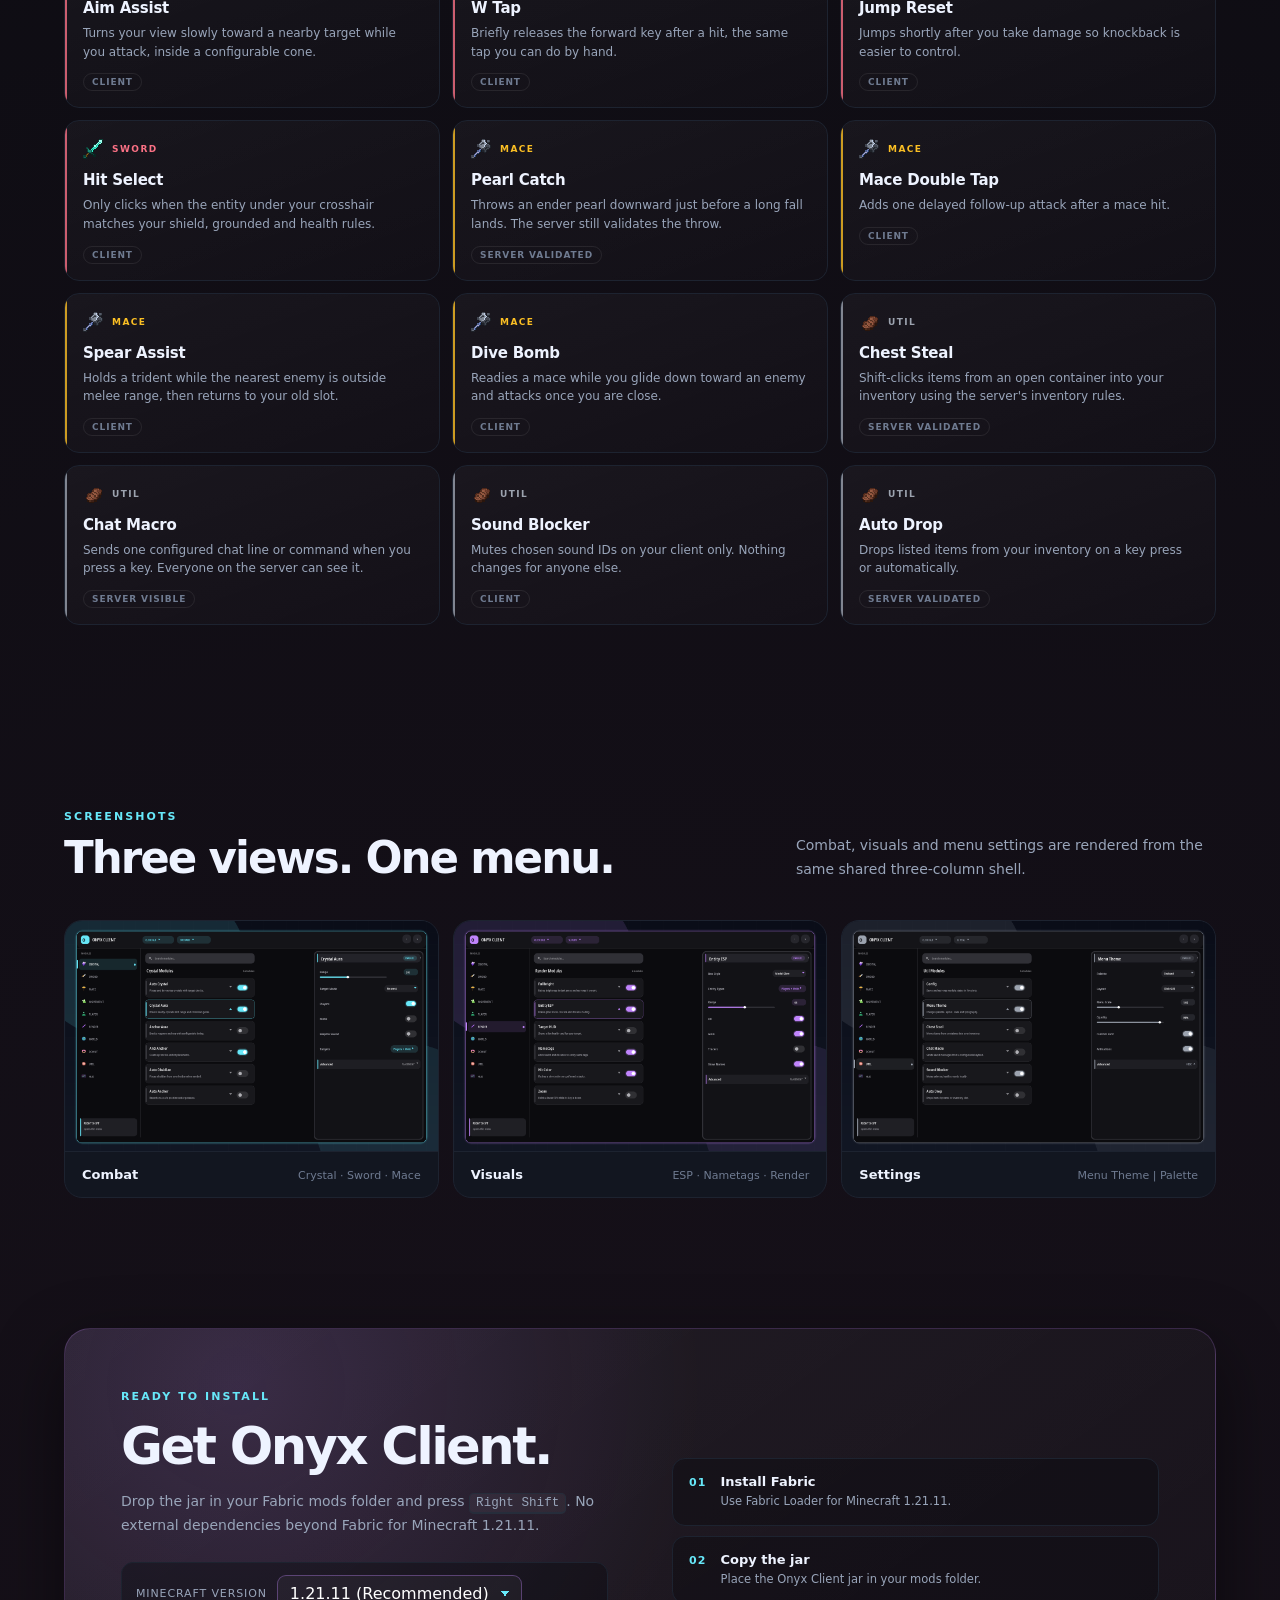
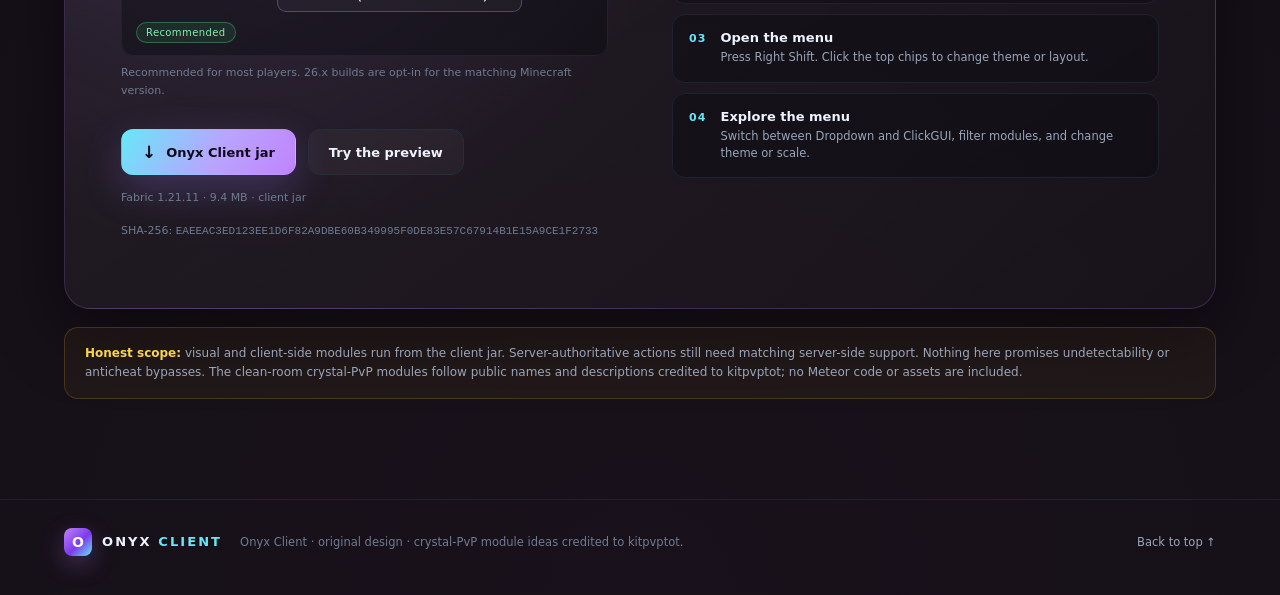
==== commit 07de0cff: "Add 26.x build profiles and site version picker" ====
--- a/website/index.html
+++ b/website/index.html
@@ -22,13 +22,13 @@
       <a href="#gallery">Gallery</a>
       <a href="#download">Download</a>
     </nav>
-    <a class="nav-cta" href="downloads/flux-2.0.jar" download>Download jar</a>
+    <a class="nav-cta" href="downloads/flux-2.0.jar" download data-version-download>Download jar</a>
   </header>
 
   <main id="top">
     <section class="hero" id="overview">
       <div class="hero-copy">
-        <div class="eyebrow"><span class="pulse"></span> Fabric 1.21.11 · Client menu</div>
+        <div class="eyebrow"><span class="pulse"></span> Fabric <span id="heroVersion">1.21.11</span> · Client menu</div>
         <h1>A cleaner way to<br><span>run your mod menu.</span></h1>
         <p class="lead">
           Onyx Client is a Minecraft Fabric menu rebuilt around spacing, readability and speed.
@@ -36,7 +36,7 @@
           GUI shell for ClickGUI and Dropdown layouts. Clean-room crystal-PvP additions are credited to kitpvptot.
         </p>
         <div class="hero-actions">
-          <a class="btn primary" href="downloads/flux-2.0.jar" download>
+          <a class="btn primary" href="downloads/flux-2.0.jar" download data-version-download>
             <span class="btn-icon">↓</span> Download Onyx Client
           </a>
           <a class="btn ghost" href="preview.html">Open interactive preview</a>
@@ -164,19 +164,30 @@
         <div class="download-copy">
           <span class="kicker">READY TO INSTALL</span>
           <h2>Get Onyx Client.</h2>
-          <p>Drop the jar in your Fabric mods folder and press <kbd>Right Shift</kbd>. No external dependencies beyond Fabric for Minecraft 1.21.11.</p>
+          <p>Drop the jar in your Fabric mods folder and press <kbd>Right Shift</kbd>. No external dependencies beyond Fabric for Minecraft <span id="installVersion">1.21.11</span>.</p>
+          <div class="version-picker">
+            <label for="versionSelect">Minecraft version</label>
+            <select id="versionSelect">
+              <option value="1.21.11">1.21.11 (Recommended)</option>
+              <option value="26.1">26.1</option>
+              <option value="26.2">26.2</option>
+              <option value="26.3">26.3</option>
+            </select>
+            <span class="version-badge" id="versionBadge">Recommended</span>
+          </div>
+          <p class="version-hint" id="versionHint">1.21.11 is the recommended build. 26.x builds are opt-in for the matching Minecraft version.</p>
           <div class="download-actions">
-            <a class="btn primary" href="downloads/flux-2.0.jar" download>
+            <a class="btn primary" href="downloads/flux-2.0.jar" download data-version-download>
               <span class="btn-icon">↓</span> Onyx Client jar
             </a>
             <a class="btn ghost" href="preview.html">Try the preview</a>
           </div>
-          <p class="file-note">Fabric 1.21.11 · 9.4 MB · client jar</p>
-          <p class="file-note">SHA-256: <code>EAEEAC3ED123EE1D6F82A9DBE60B349995F0DE83E57C67914B1E15A9CE1F2733</code></p>
+          <p class="file-note" id="fileNote">Fabric 1.21.11 · 9.4 MB · client jar</p>
+          <p class="file-note">SHA-256: <code id="hashValue">EAEEAC3ED123EE1D6F82A9DBE60B349995F0DE83E57C67914B1E15A9CE1F2733</code></p>
         </div>
 
         <ol class="steps">
-          <li><span>01</span><div><b>Install Fabric</b><small>Use Fabric Loader for Minecraft 1.21.11.</small></div></li>
+          <li><span>01</span><div><b>Install Fabric</b><small id="fabricVersionStep">Use Fabric Loader for Minecraft 1.21.11.</small></div></li>
           <li><span>02</span><div><b>Copy the jar</b><small>Place the Onyx Client jar in your mods folder.</small></div></li>
           <li><span>03</span><div><b>Open the menu</b><small>Press Right Shift. Click the top chips to change theme or layout.</small></div></li>
           <li><span>04</span><div><b>Explore the menu</b><small>Switch between Dropdown and ClickGUI, filter modules, and change theme or scale.</small></div></li>
--- a/website/assets/css/style.css
+++ b/website/assets/css/style.css
@@ -32,7 +32,7 @@
 }
 img { display: block; max-width: 100%; }
 a { color: inherit; text-decoration: none; }
-button, input { font: inherit; }
+button, input, select { font: inherit; }
 [hidden] { display: none !important; }
 
 .noise {
@@ -404,6 +404,47 @@
 }
 .download-copy h2 { margin: 12px 0 14px; font-size: clamp(32px, 4vw, 52px); letter-spacing: -.05em; }
 .download-copy > p { color: var(--muted); font-size: 14px; line-height: 1.7; max-width: 500px; }
+.version-picker {
+  display: flex;
+  flex-wrap: wrap;
+  align-items: center;
+  gap: 10px;
+  margin-top: 24px;
+  padding: 12px 14px;
+  border: 1px solid var(--line-soft);
+  border-radius: 12px;
+  background: rgba(8,10,15,.42);
+}
+.version-picker label { color: var(--muted); font-size: 11px; letter-spacing: .08em; text-transform: uppercase; }
+.version-picker select {
+  appearance: none;
+  min-width: 160px;
+  padding: 8px 32px 8px 12px;
+  border: 1px solid rgba(192,132,252,.35);
+  border-radius: 9px;
+  background:
+    linear-gradient(45deg, transparent 50%, var(--accent-2) 50%) calc(100% - 16px) 15px / 5px 5px no-repeat,
+    linear-gradient(135deg, var(--accent-2) 50%, transparent 50%) calc(100% - 11px) 15px / 5px 5px no-repeat,
+    rgba(255,255,255,.04);
+  color: #fff;
+  cursor: pointer;
+}
+.version-picker select:focus-visible { outline: 2px solid var(--accent); outline-offset: 2px; }
+.version-badge {
+  padding: 4px 9px;
+  border: 1px solid rgba(74,222,128,.35);
+  border-radius: 999px;
+  background: rgba(74,222,128,.1);
+  color: #86efac;
+  font-size: 10px;
+  letter-spacing: .04em;
+}
+.version-badge.optin {
+  border-color: rgba(192,132,252,.35);
+  background: rgba(192,132,252,.1);
+  color: var(--accent-2);
+}
+.version-hint { margin-top: 8px !important; color: var(--muted-2) !important; font-size: 11px !important; }
 .download-actions { display: flex; flex-wrap: wrap; gap: 12px; margin-top: 28px; }
 .file-note { margin-top: 14px !important; color: var(--muted-2) !important; font-size: 11px !important; }
 kbd {
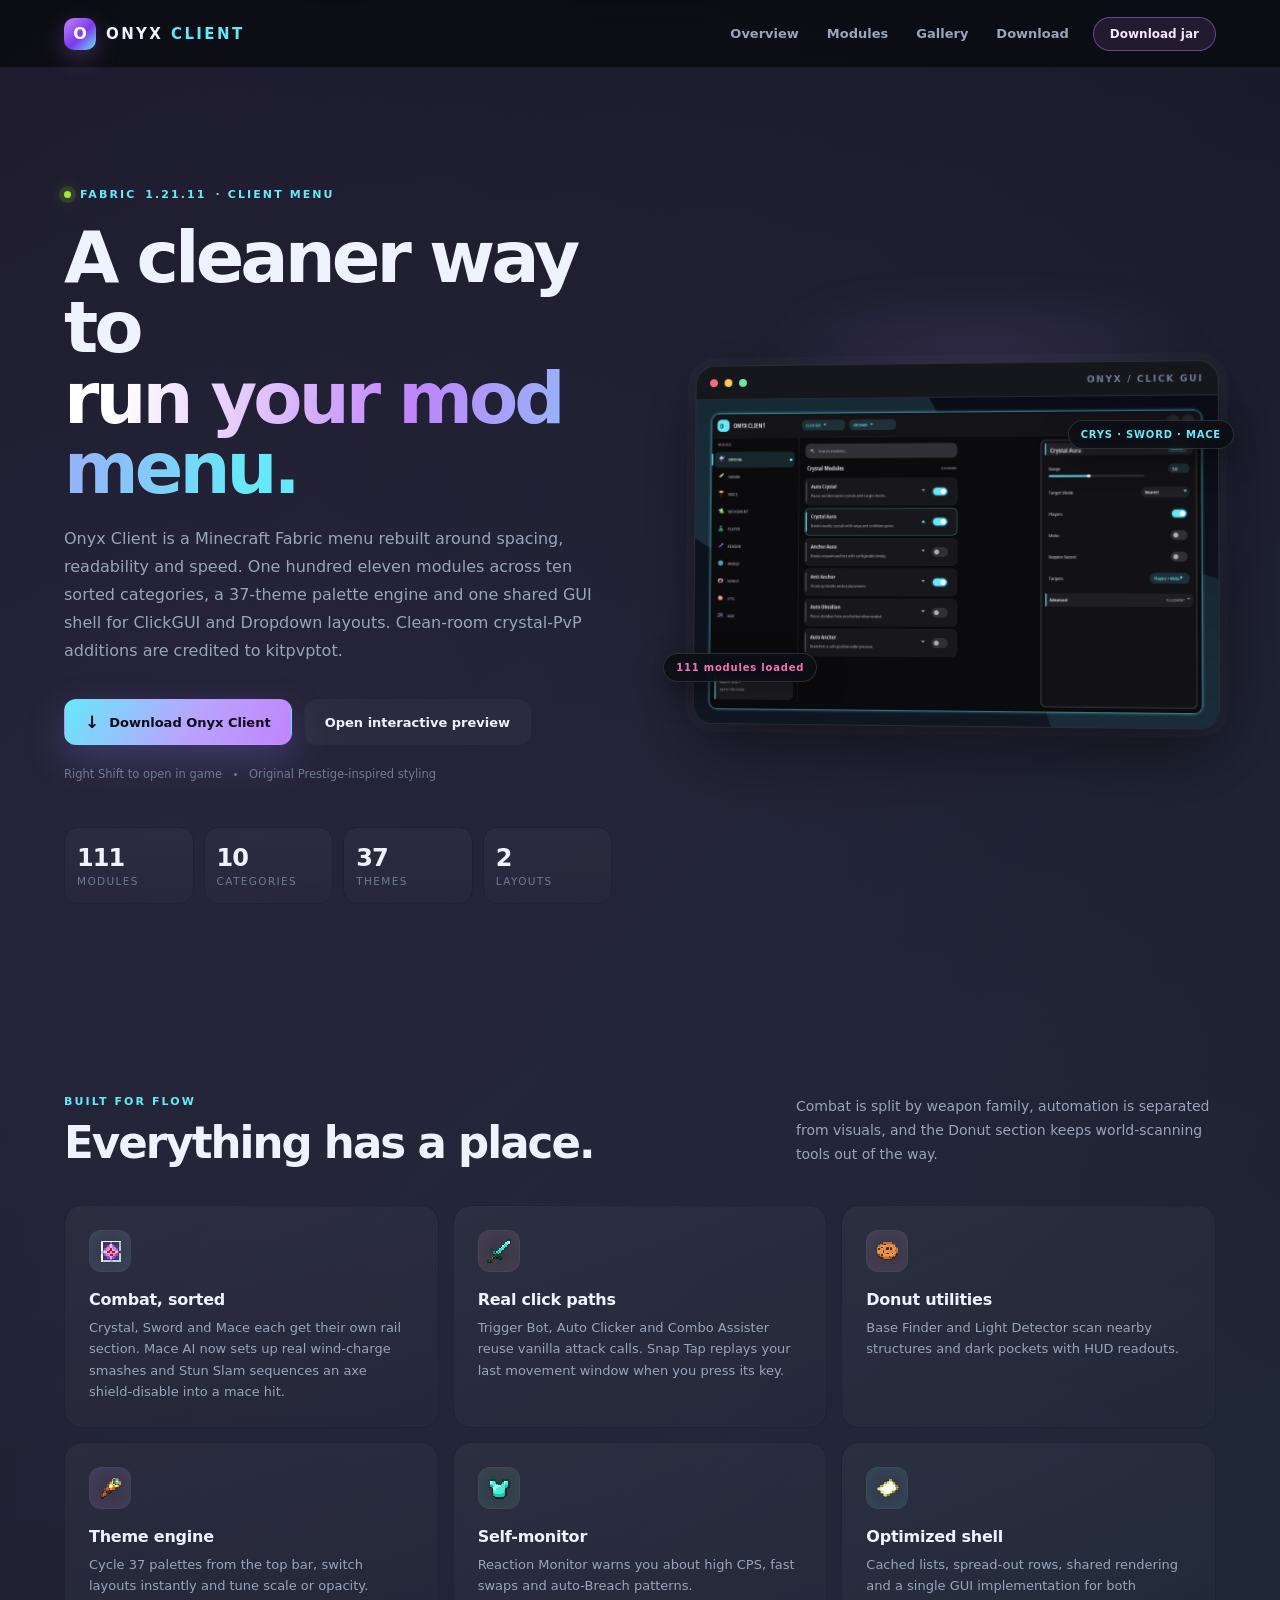
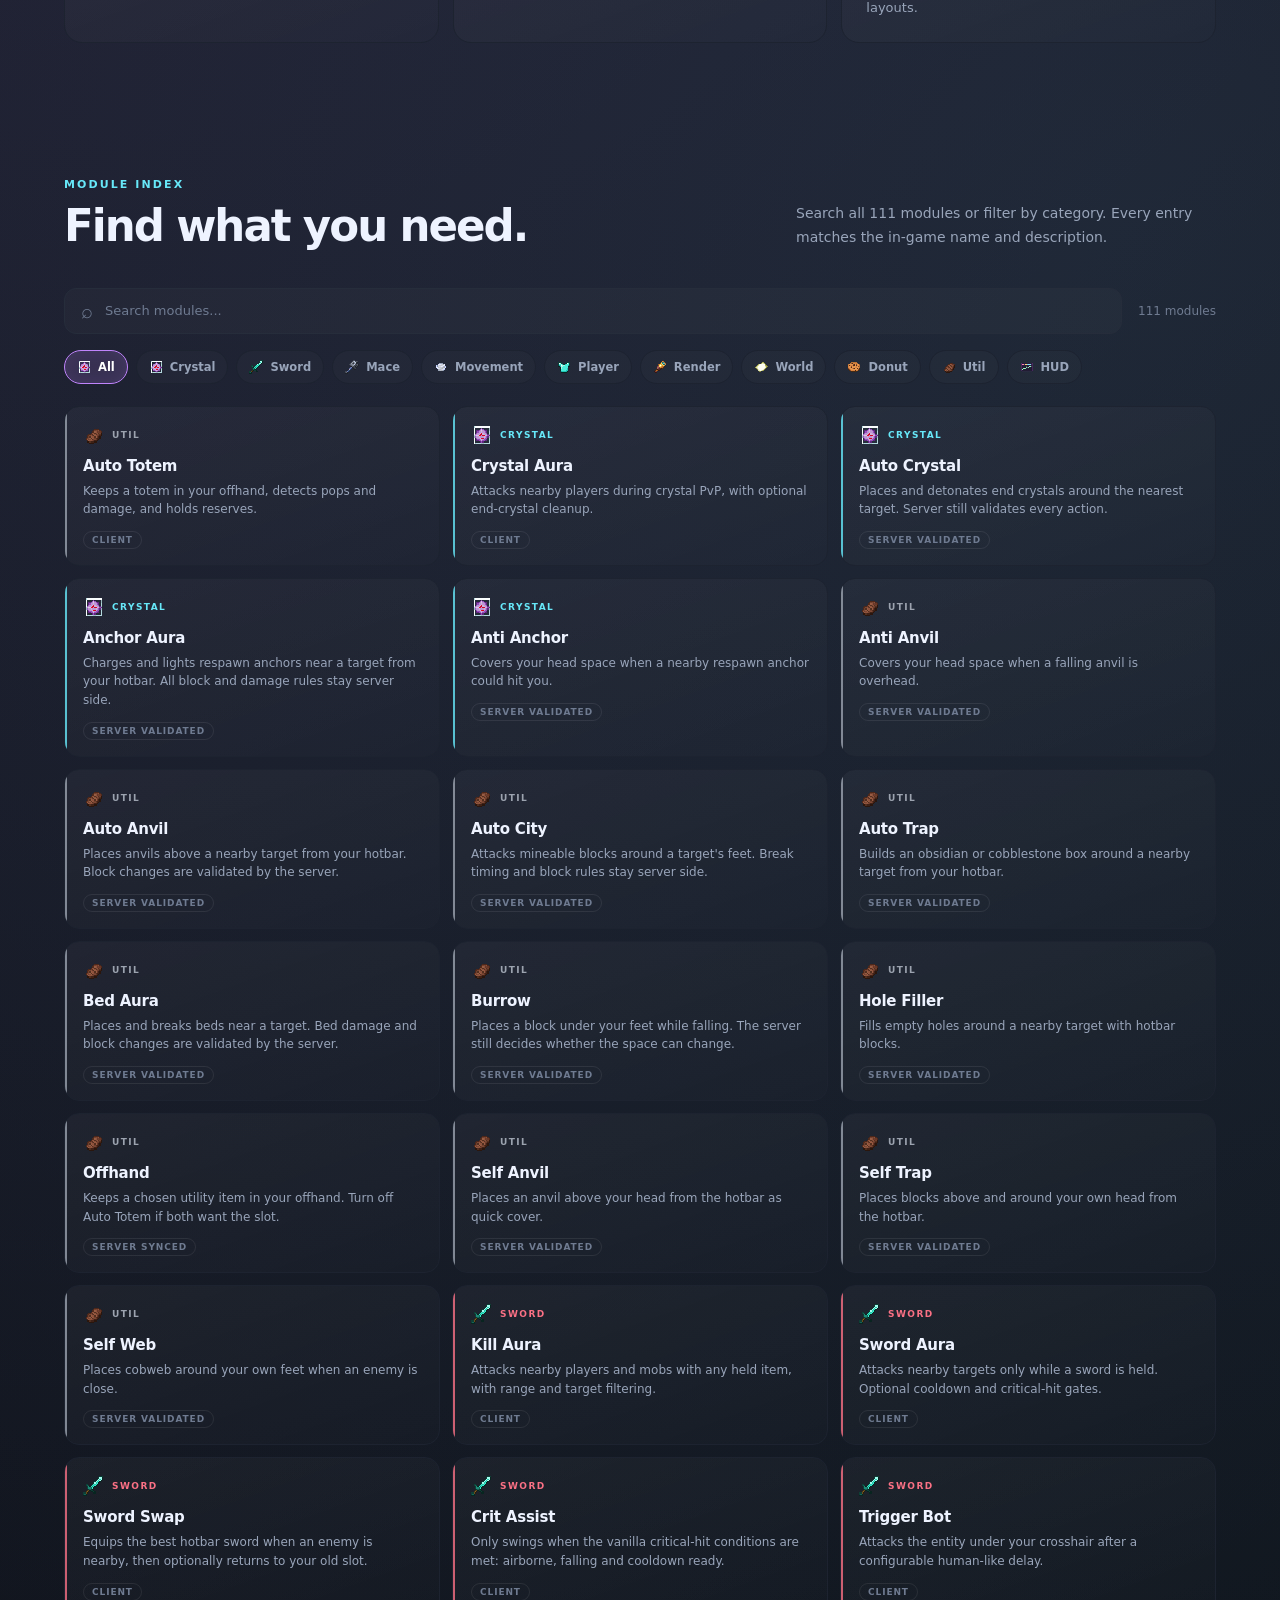
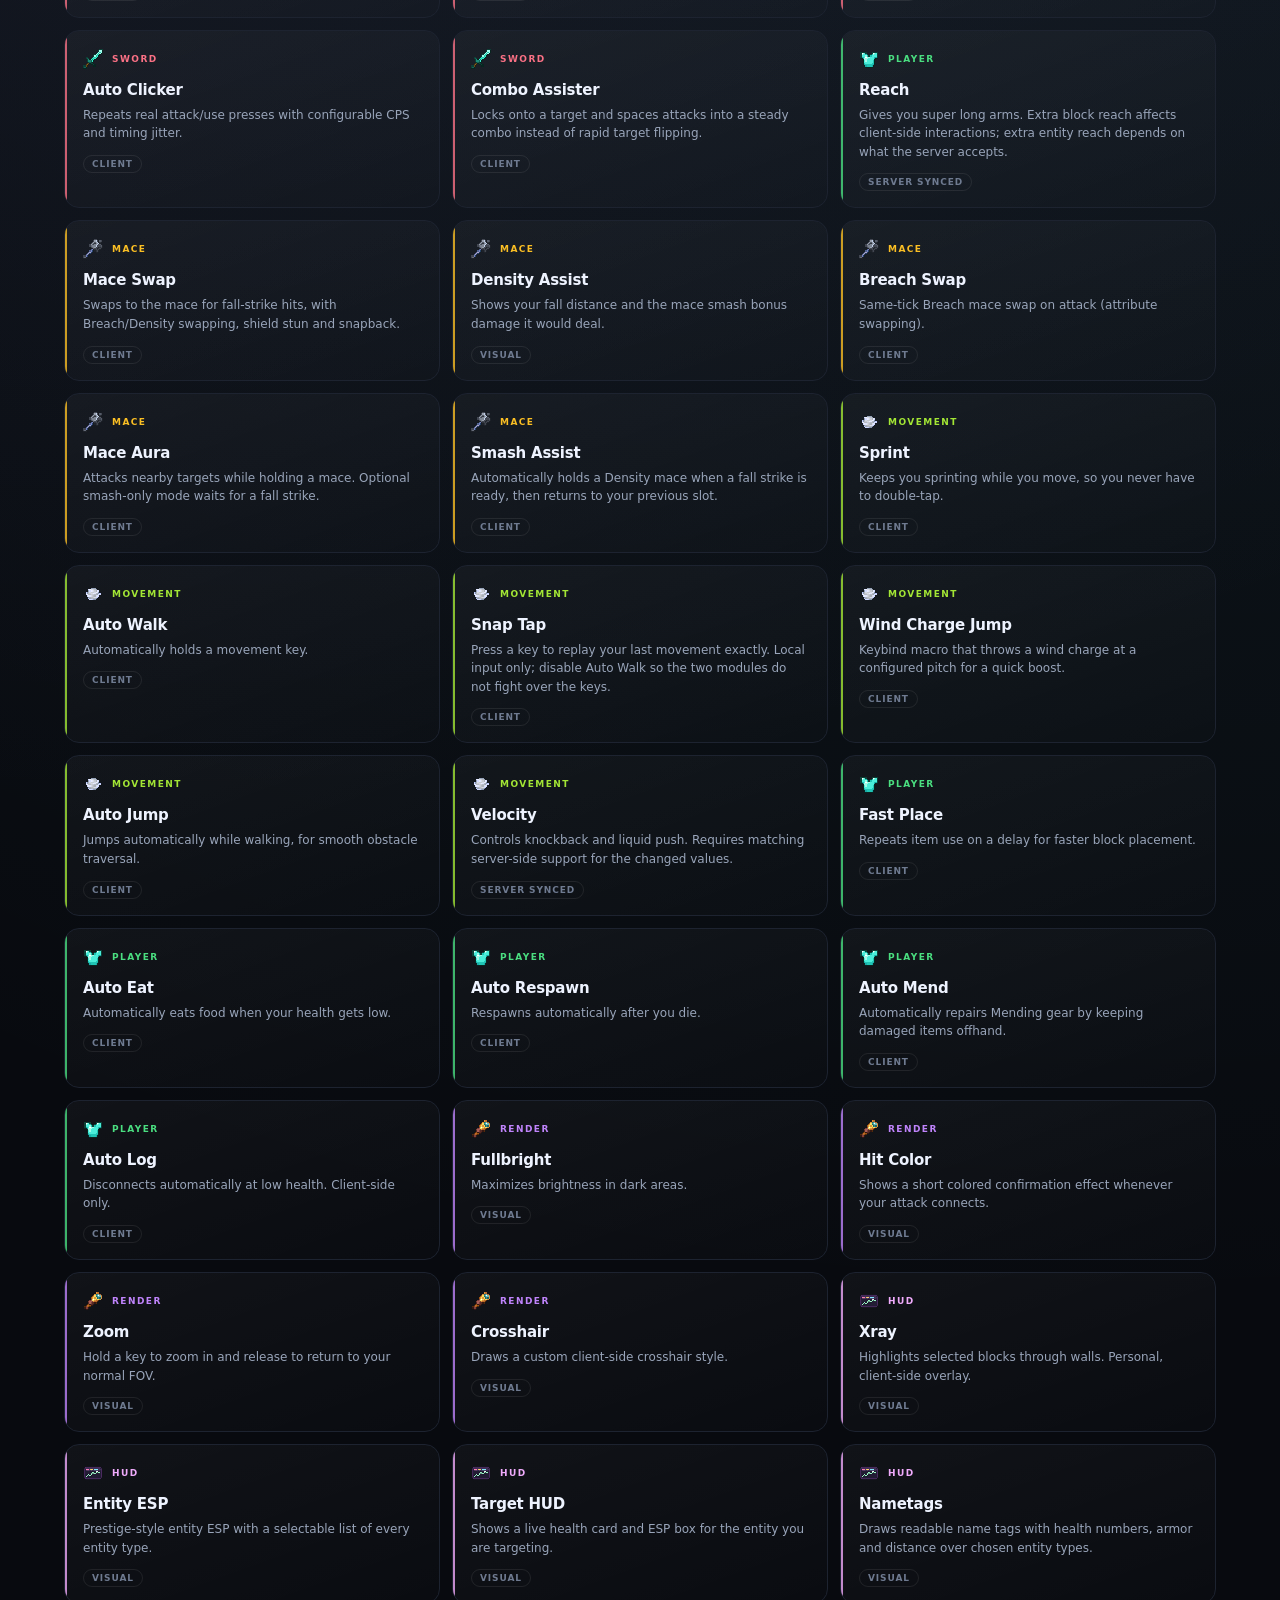
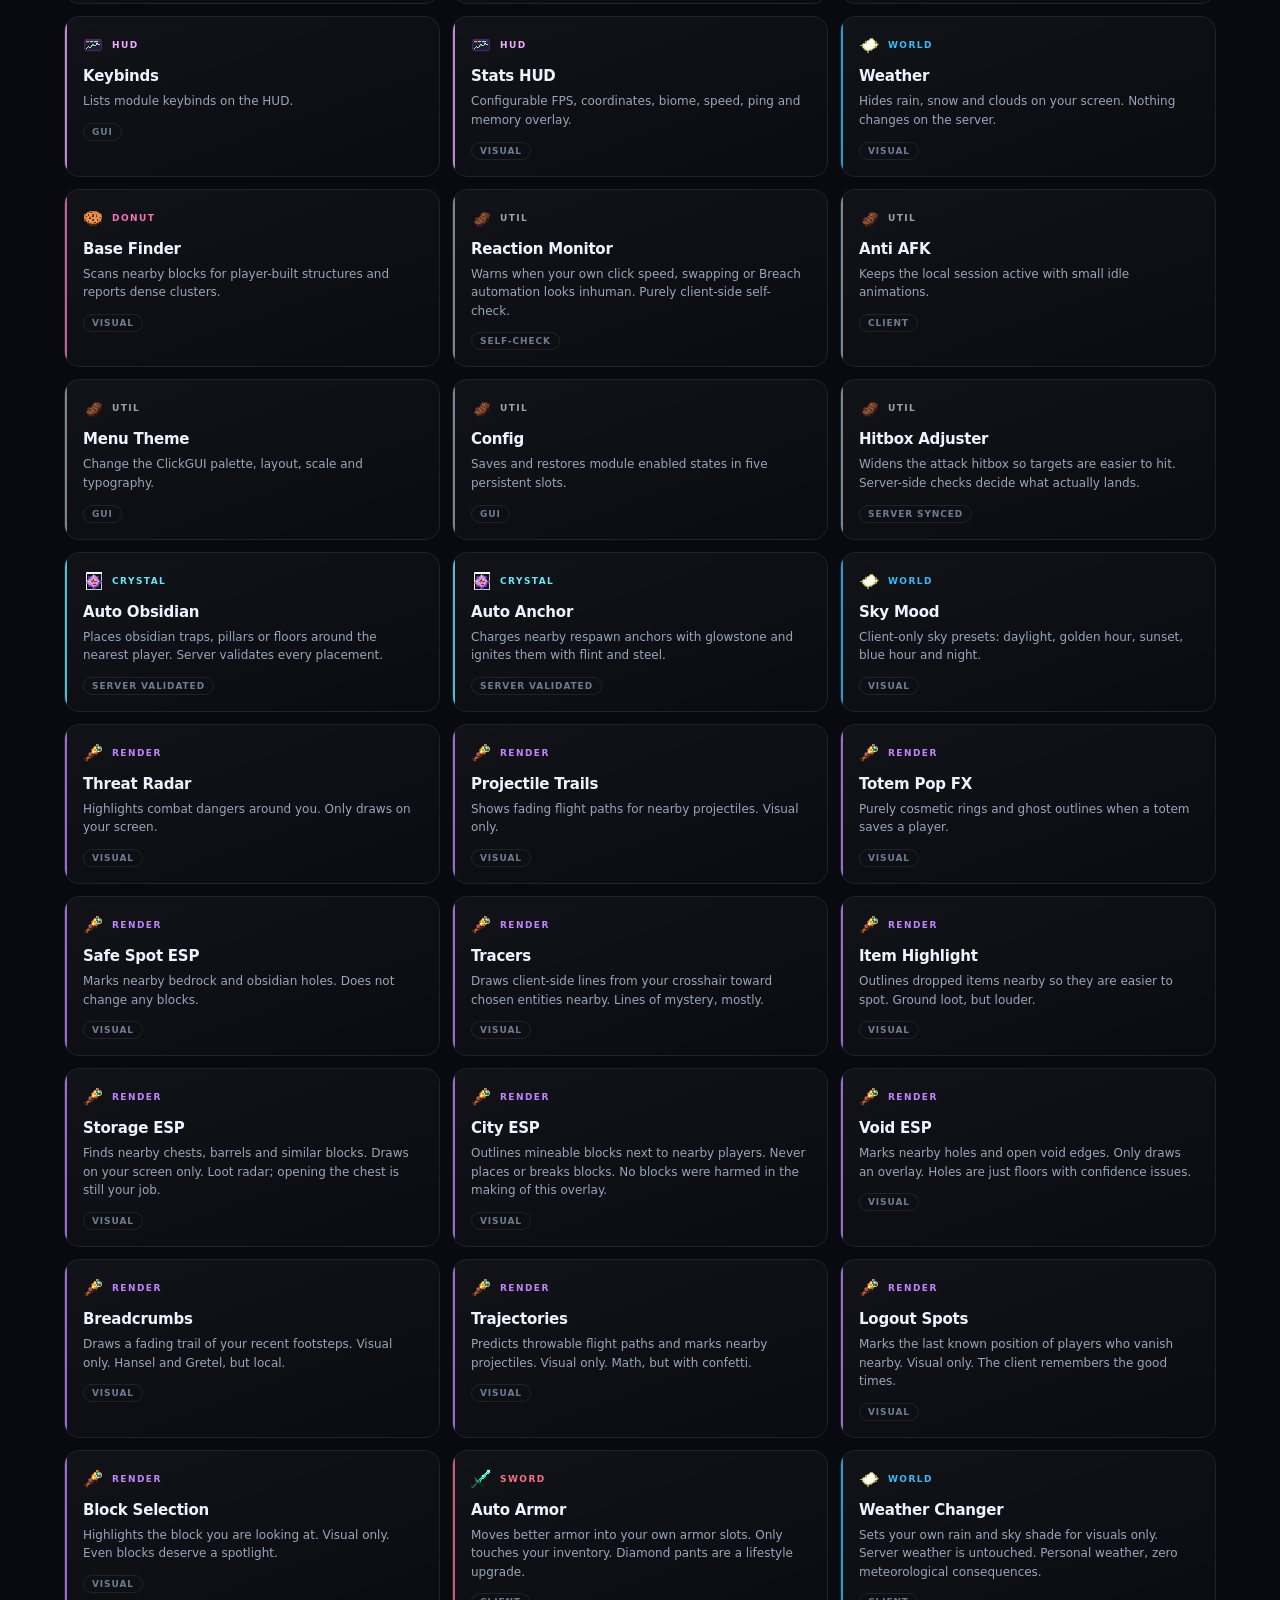
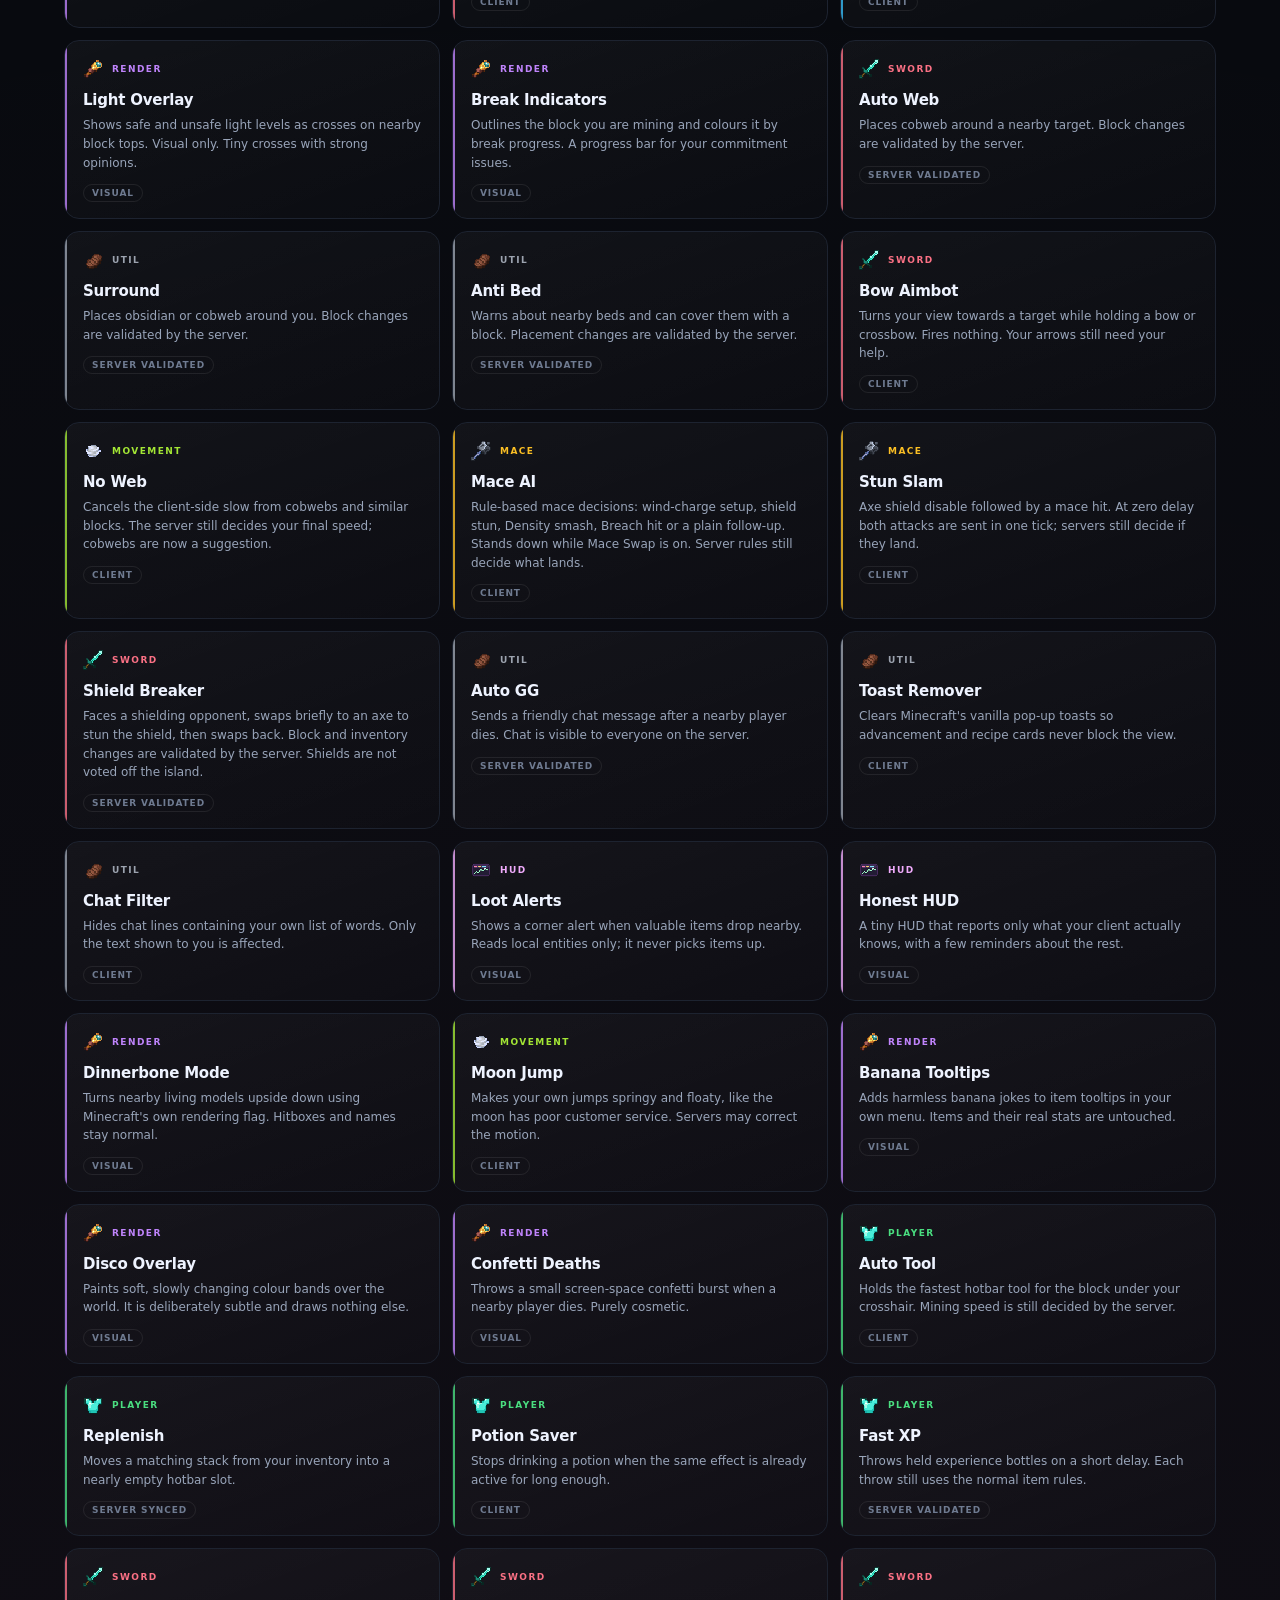
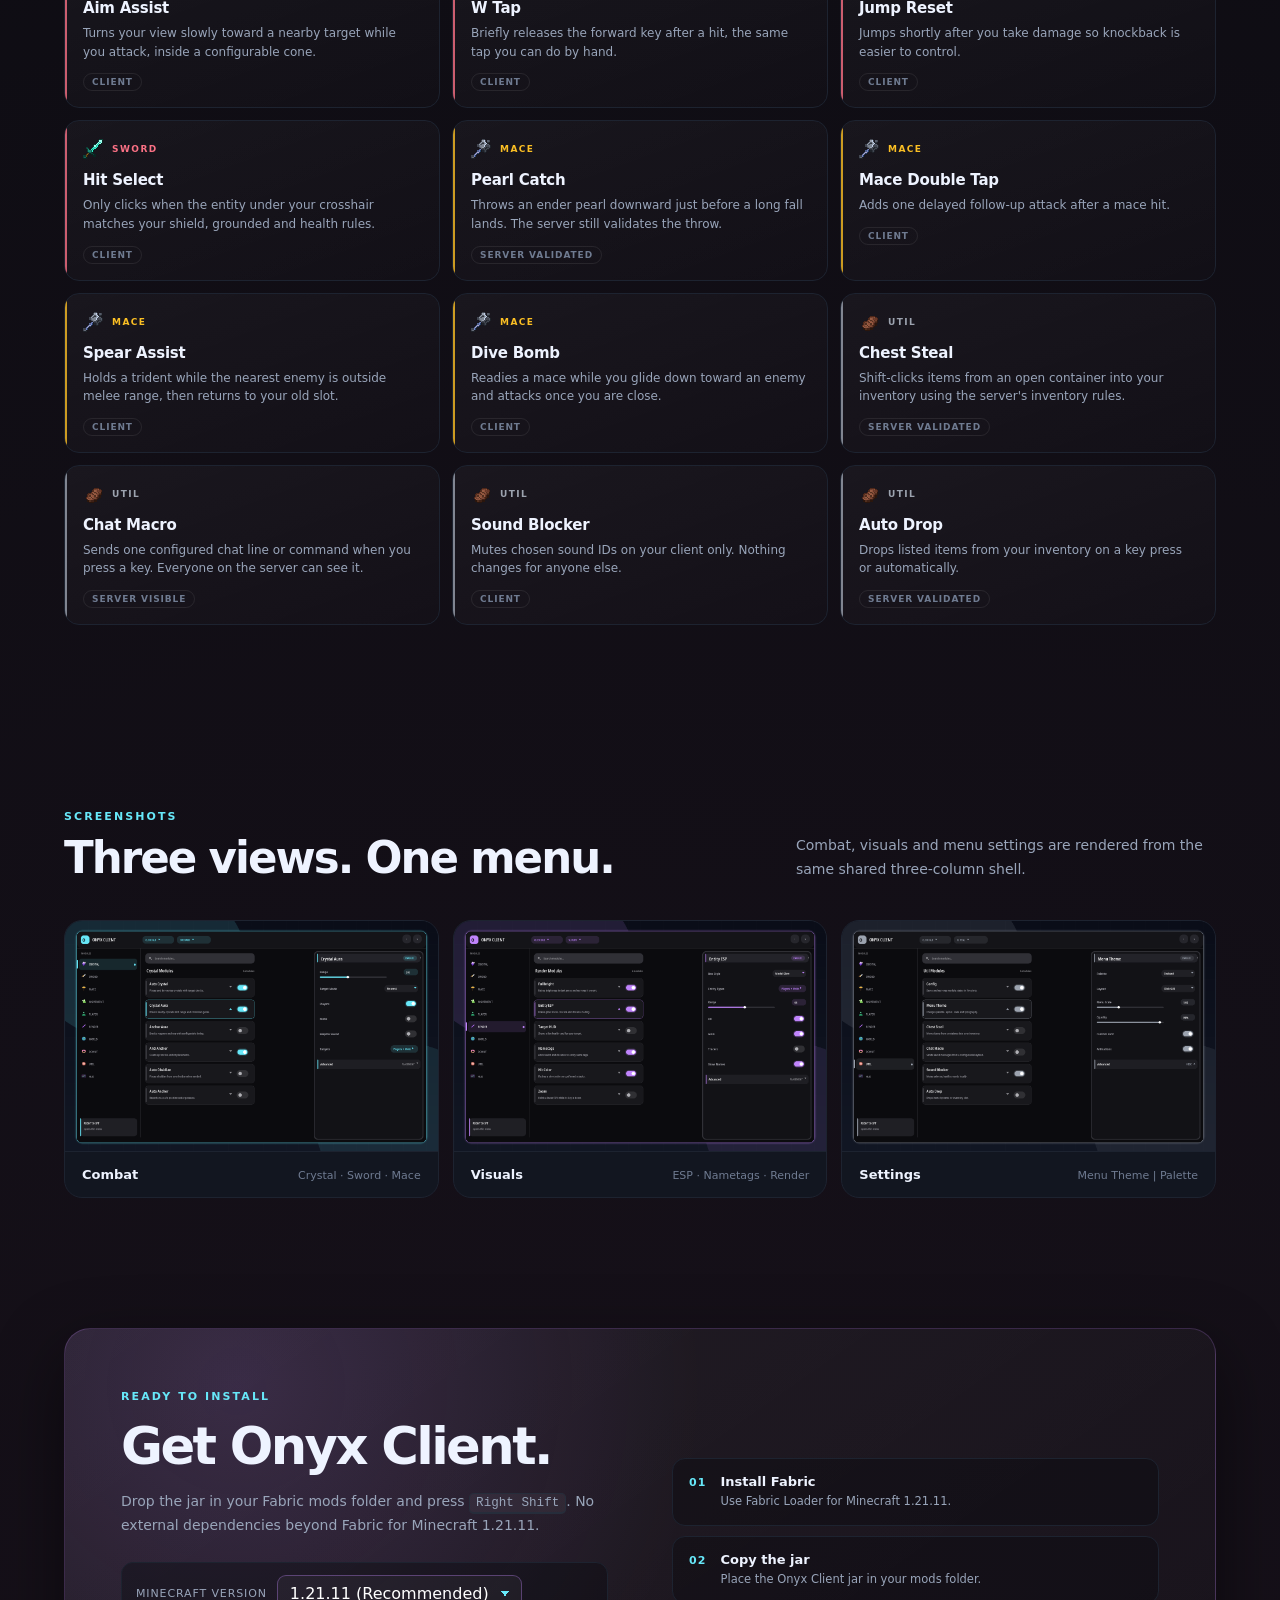
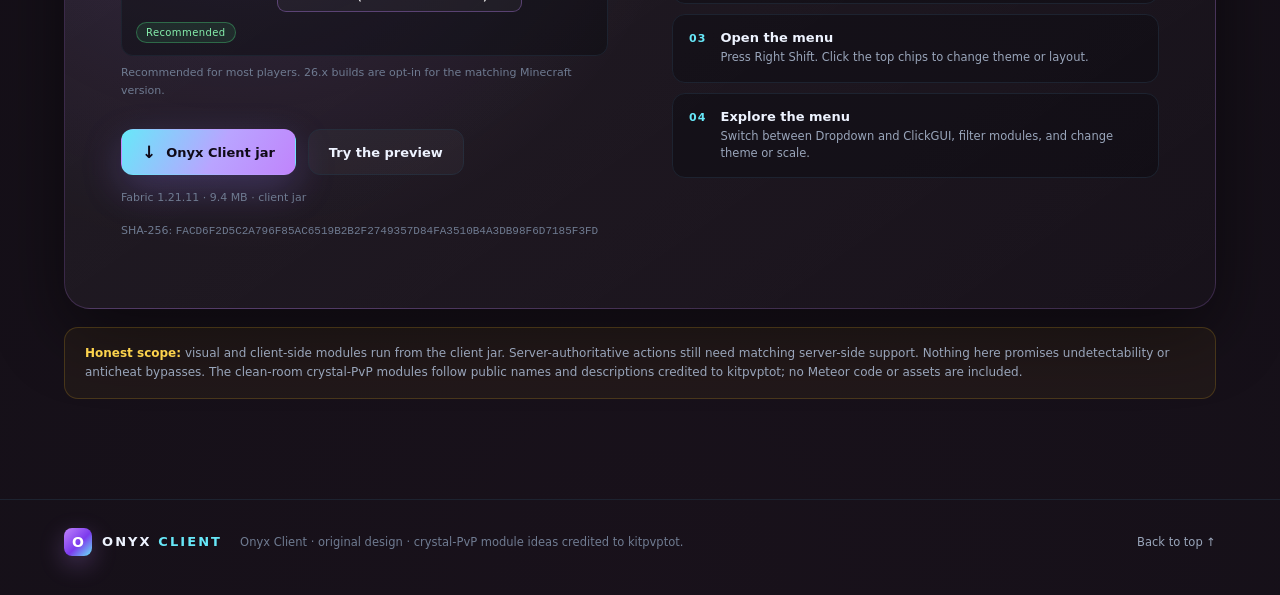
==== commit 1b29e655: "Fix Dropdown text contrast on light themes" ====
--- a/website/index.html
+++ b/website/index.html
@@ -183,7 +183,7 @@
             <a class="btn ghost" href="preview.html">Try the preview</a>
           </div>
           <p class="file-note" id="fileNote">Fabric 1.21.11 · 9.4 MB · client jar</p>
-          <p class="file-note">SHA-256: <code id="hashValue">EAEEAC3ED123EE1D6F82A9DBE60B349995F0DE83E57C67914B1E15A9CE1F2733</code></p>
+          <p class="file-note">SHA-256: <code id="hashValue">FACD6F2D5C2A796F85AC6519B2B2F2749357D84FA3510B4A3DB98F6D7185F3FD</code></p>
         </div>
 
         <ol class="steps">
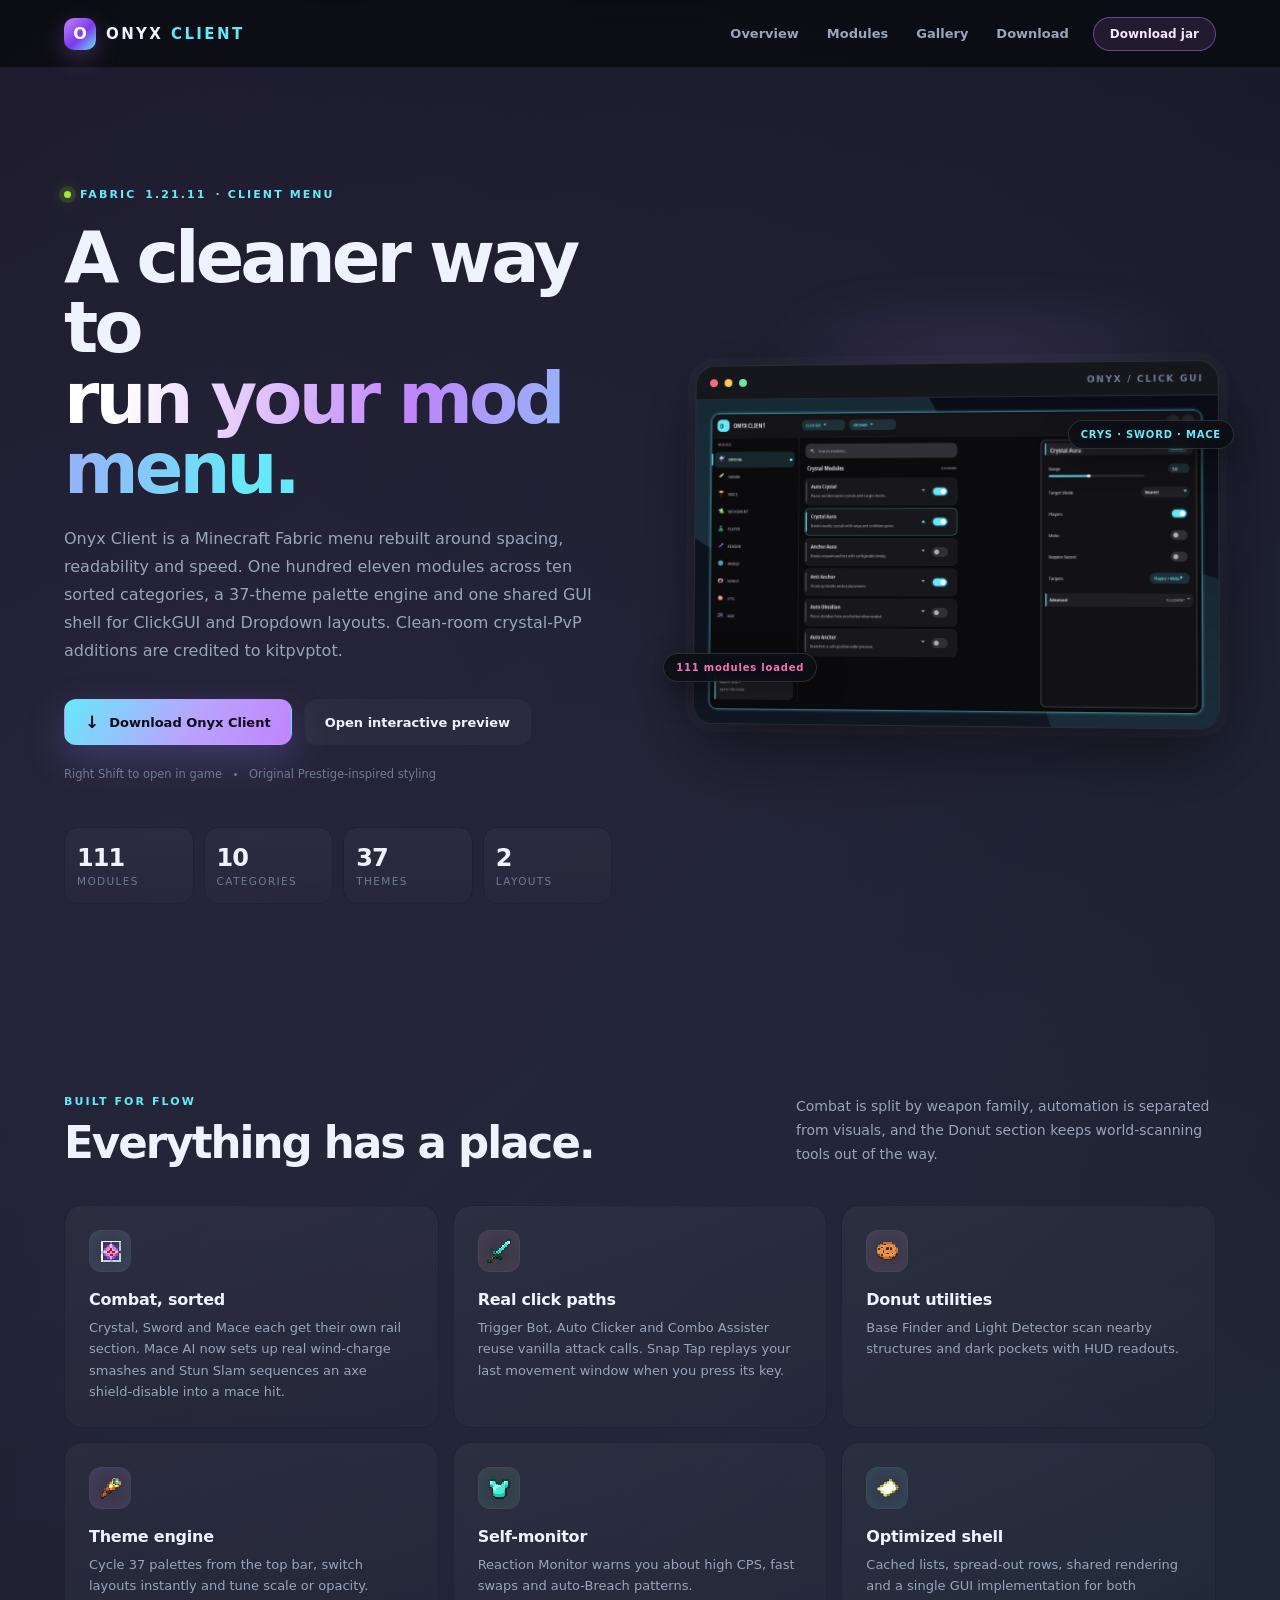
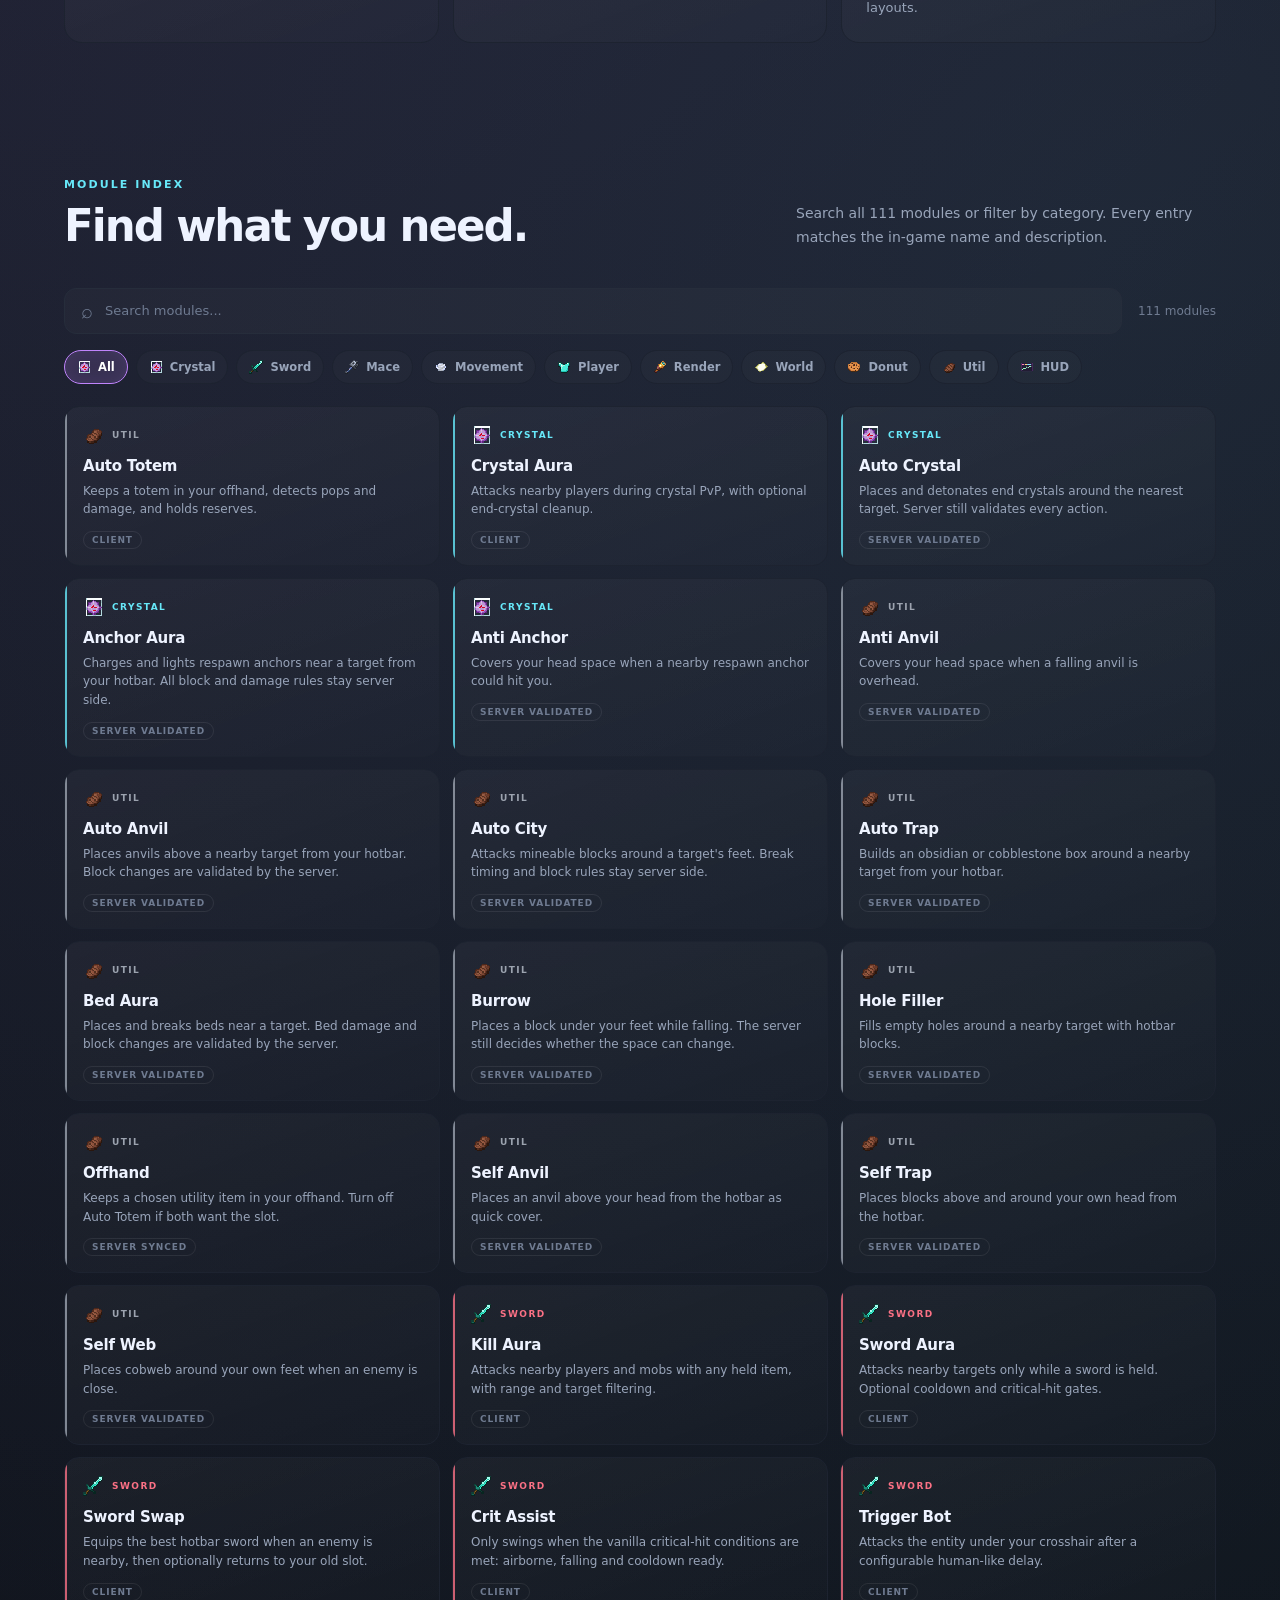
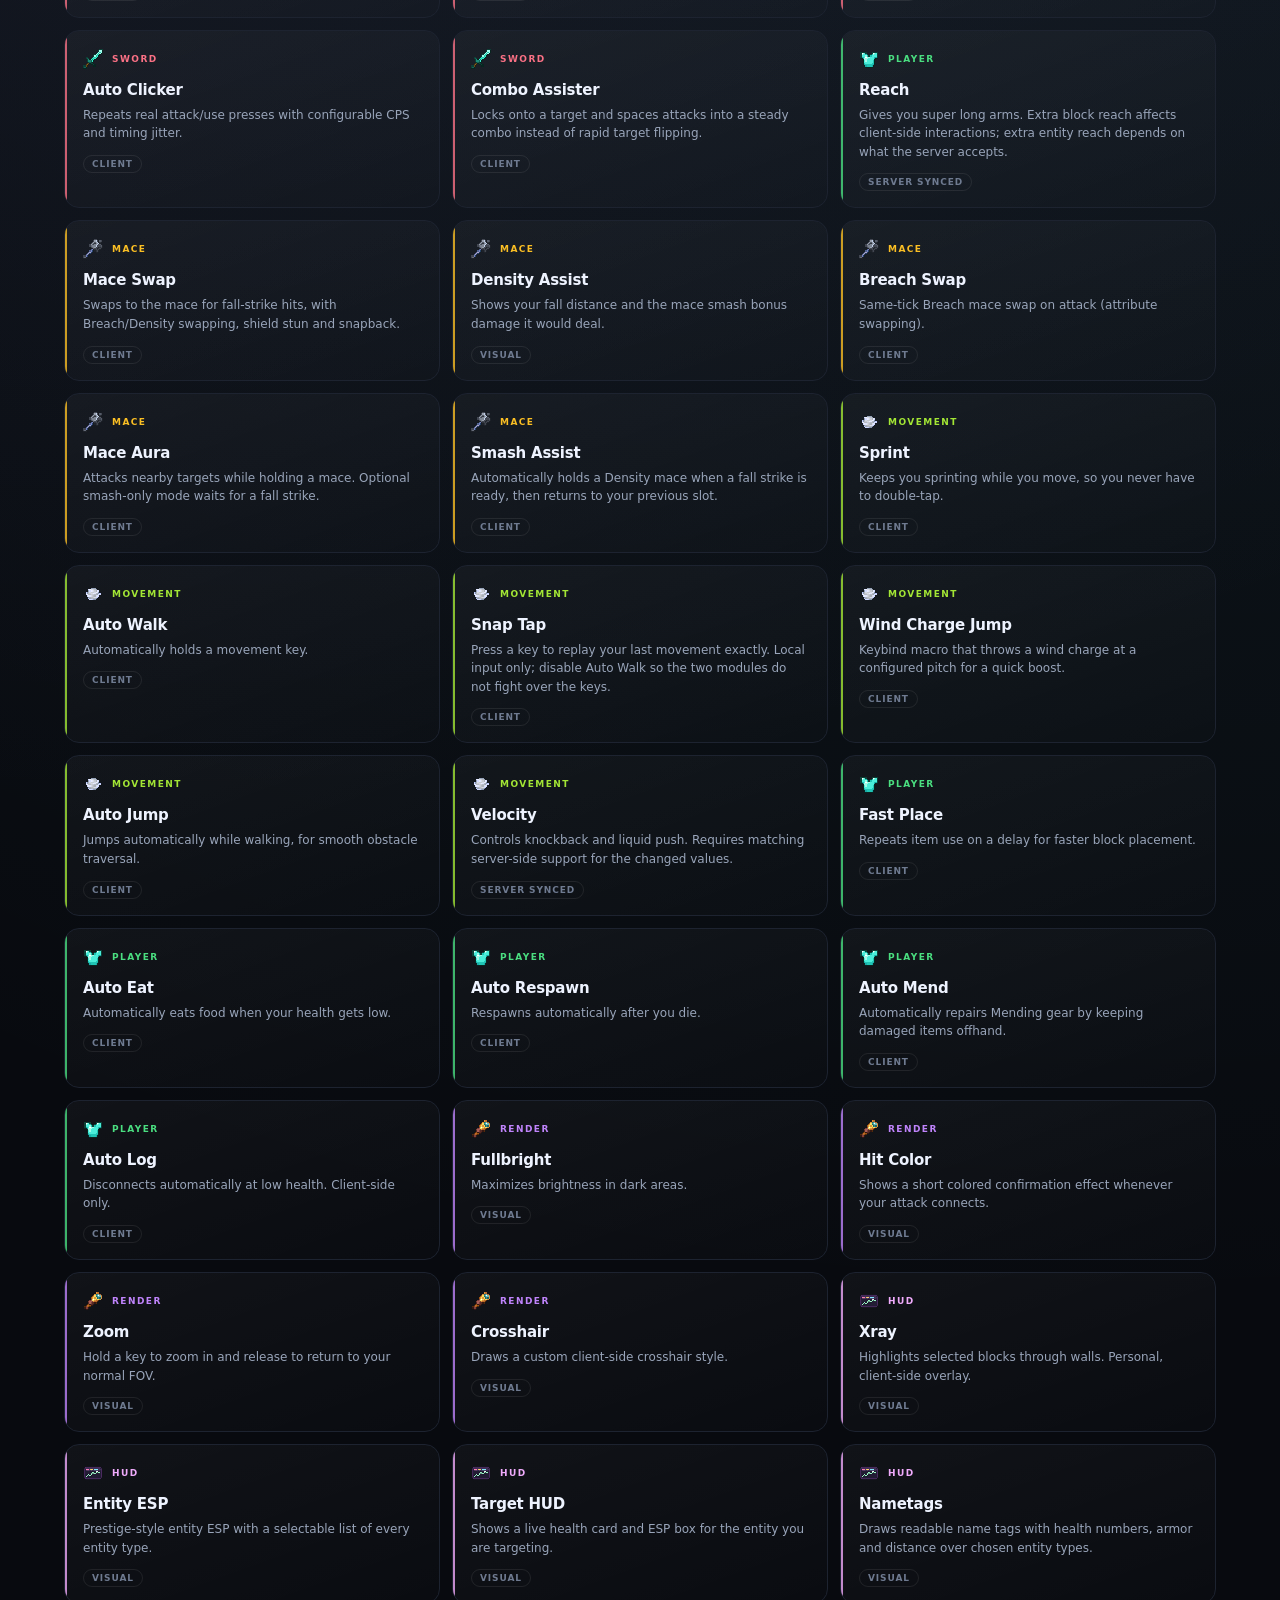
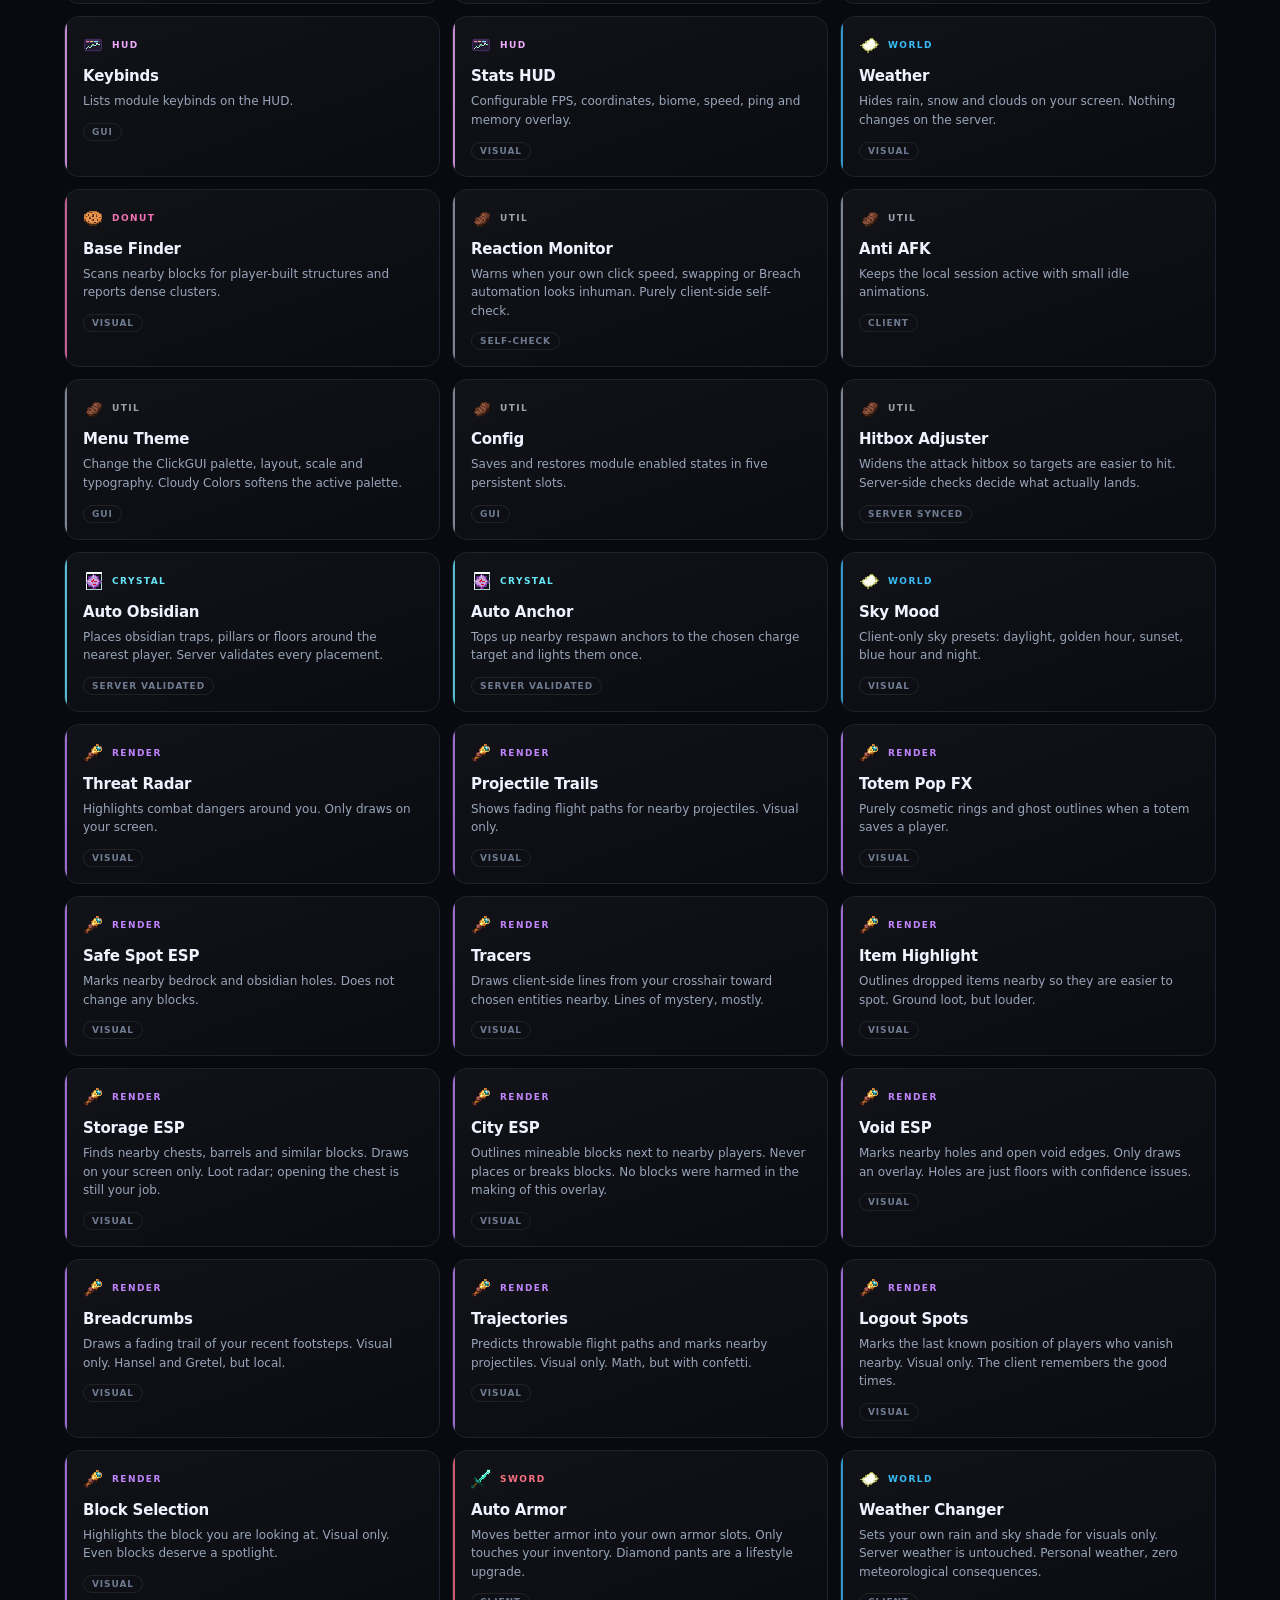
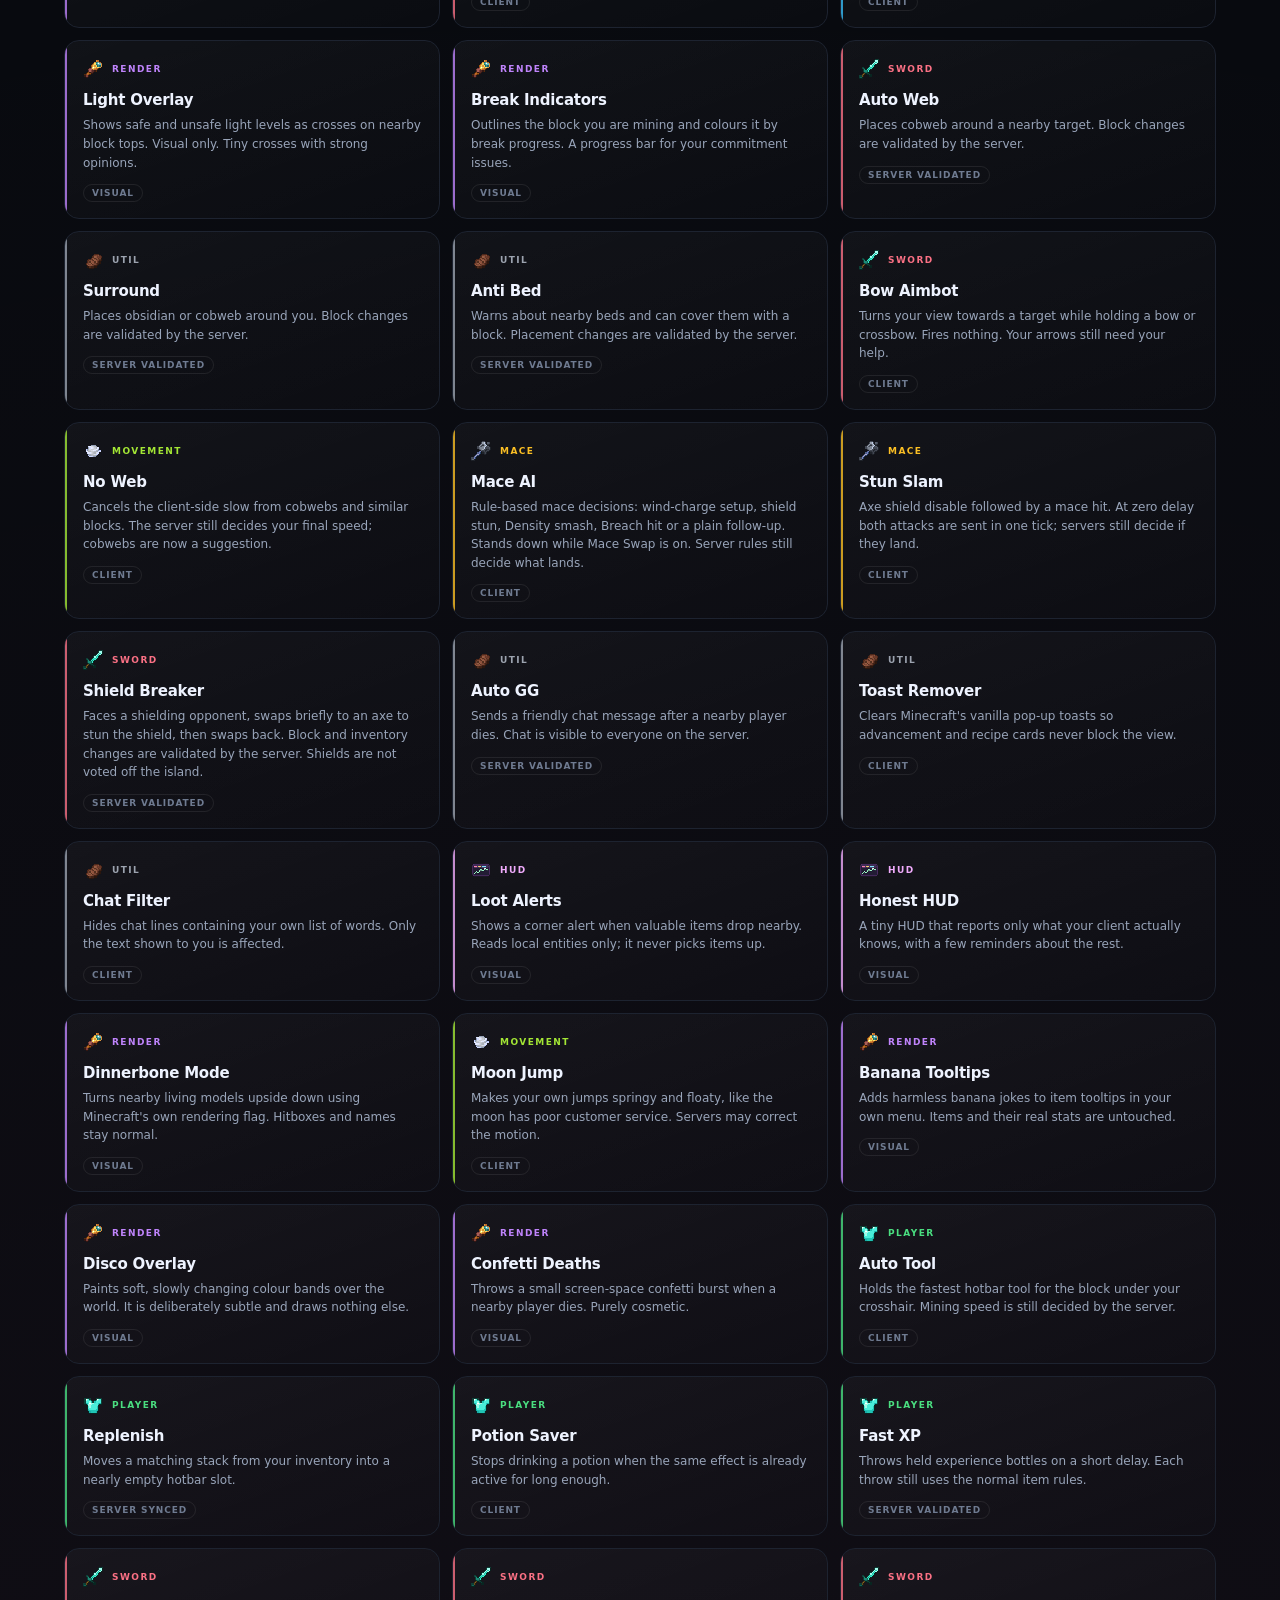
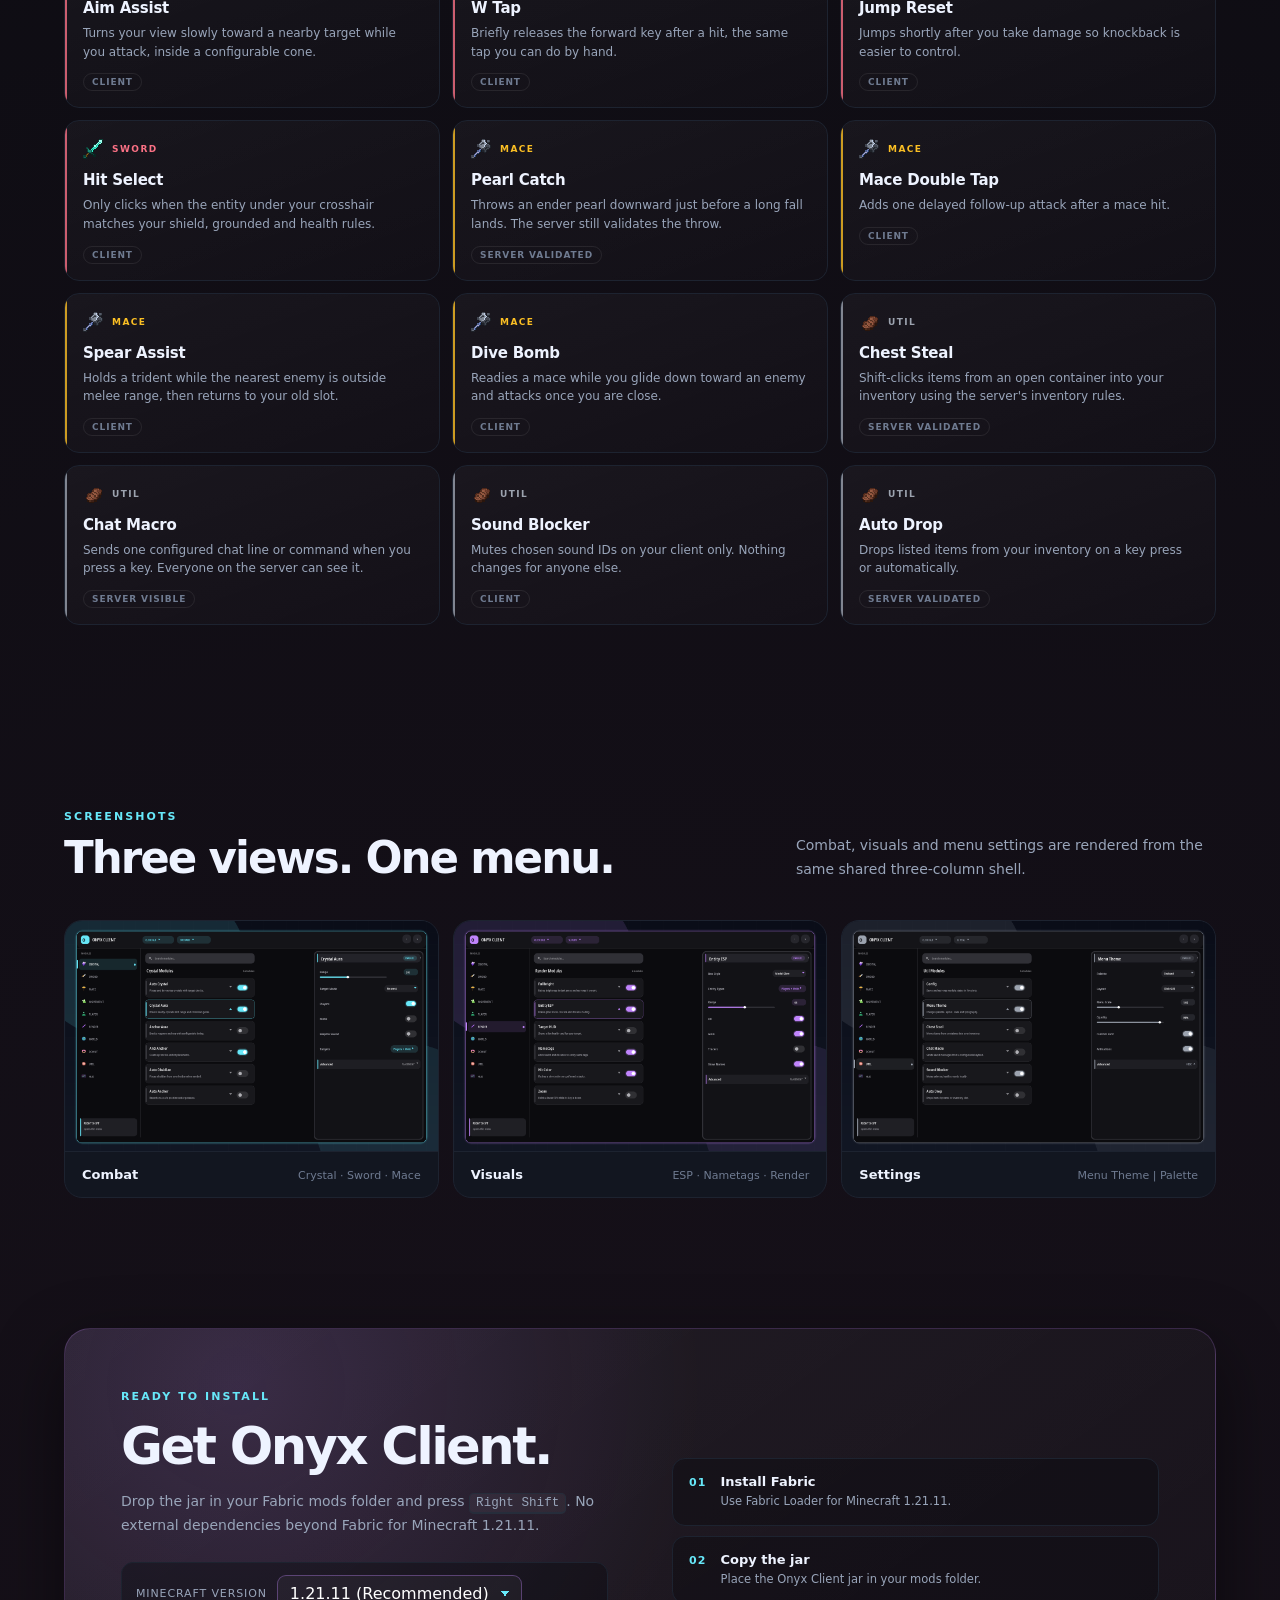
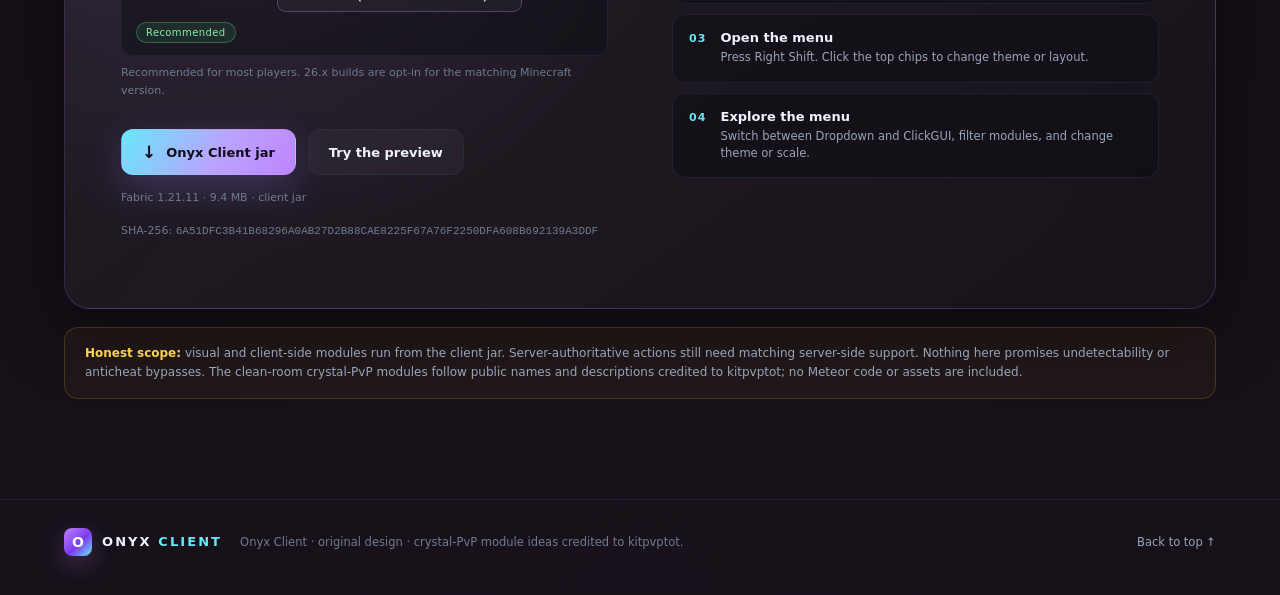
==== commit 537f7ed2: "Add Cloudy Colors, fix Auto Anchor top-ups and Aim Assist toggle" ====
--- a/website/index.html
+++ b/website/index.html
@@ -183,7 +183,7 @@
             <a class="btn ghost" href="preview.html">Try the preview</a>
           </div>
           <p class="file-note" id="fileNote">Fabric 1.21.11 · 9.4 MB · client jar</p>
-          <p class="file-note">SHA-256: <code id="hashValue">FACD6F2D5C2A796F85AC6519B2B2F2749357D84FA3510B4A3DB98F6D7185F3FD</code></p>
+          <p class="file-note">SHA-256: <code id="hashValue">6A51DFC3B41B68296A0AB27D2B88CAE8225F67A76F2250DFA608B692139A3DDF</code></p>
         </div>
 
         <ol class="steps">
